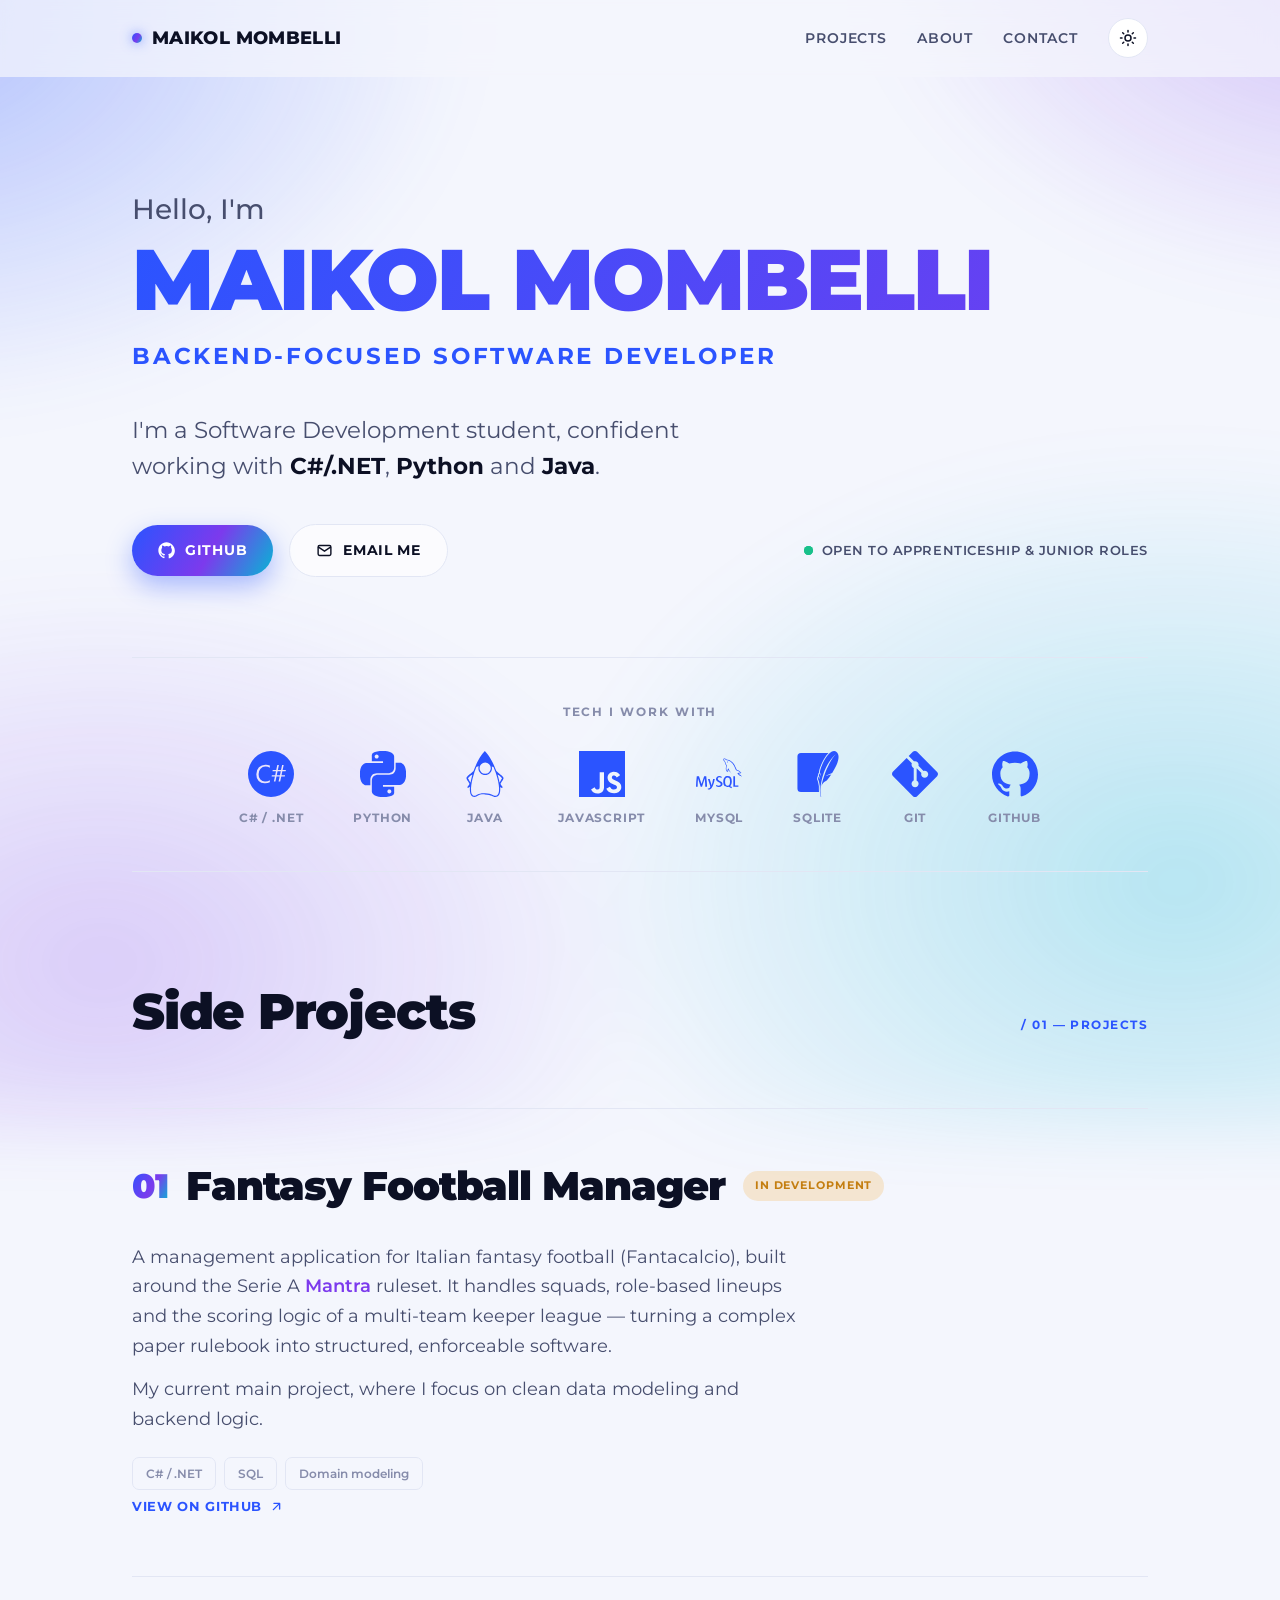
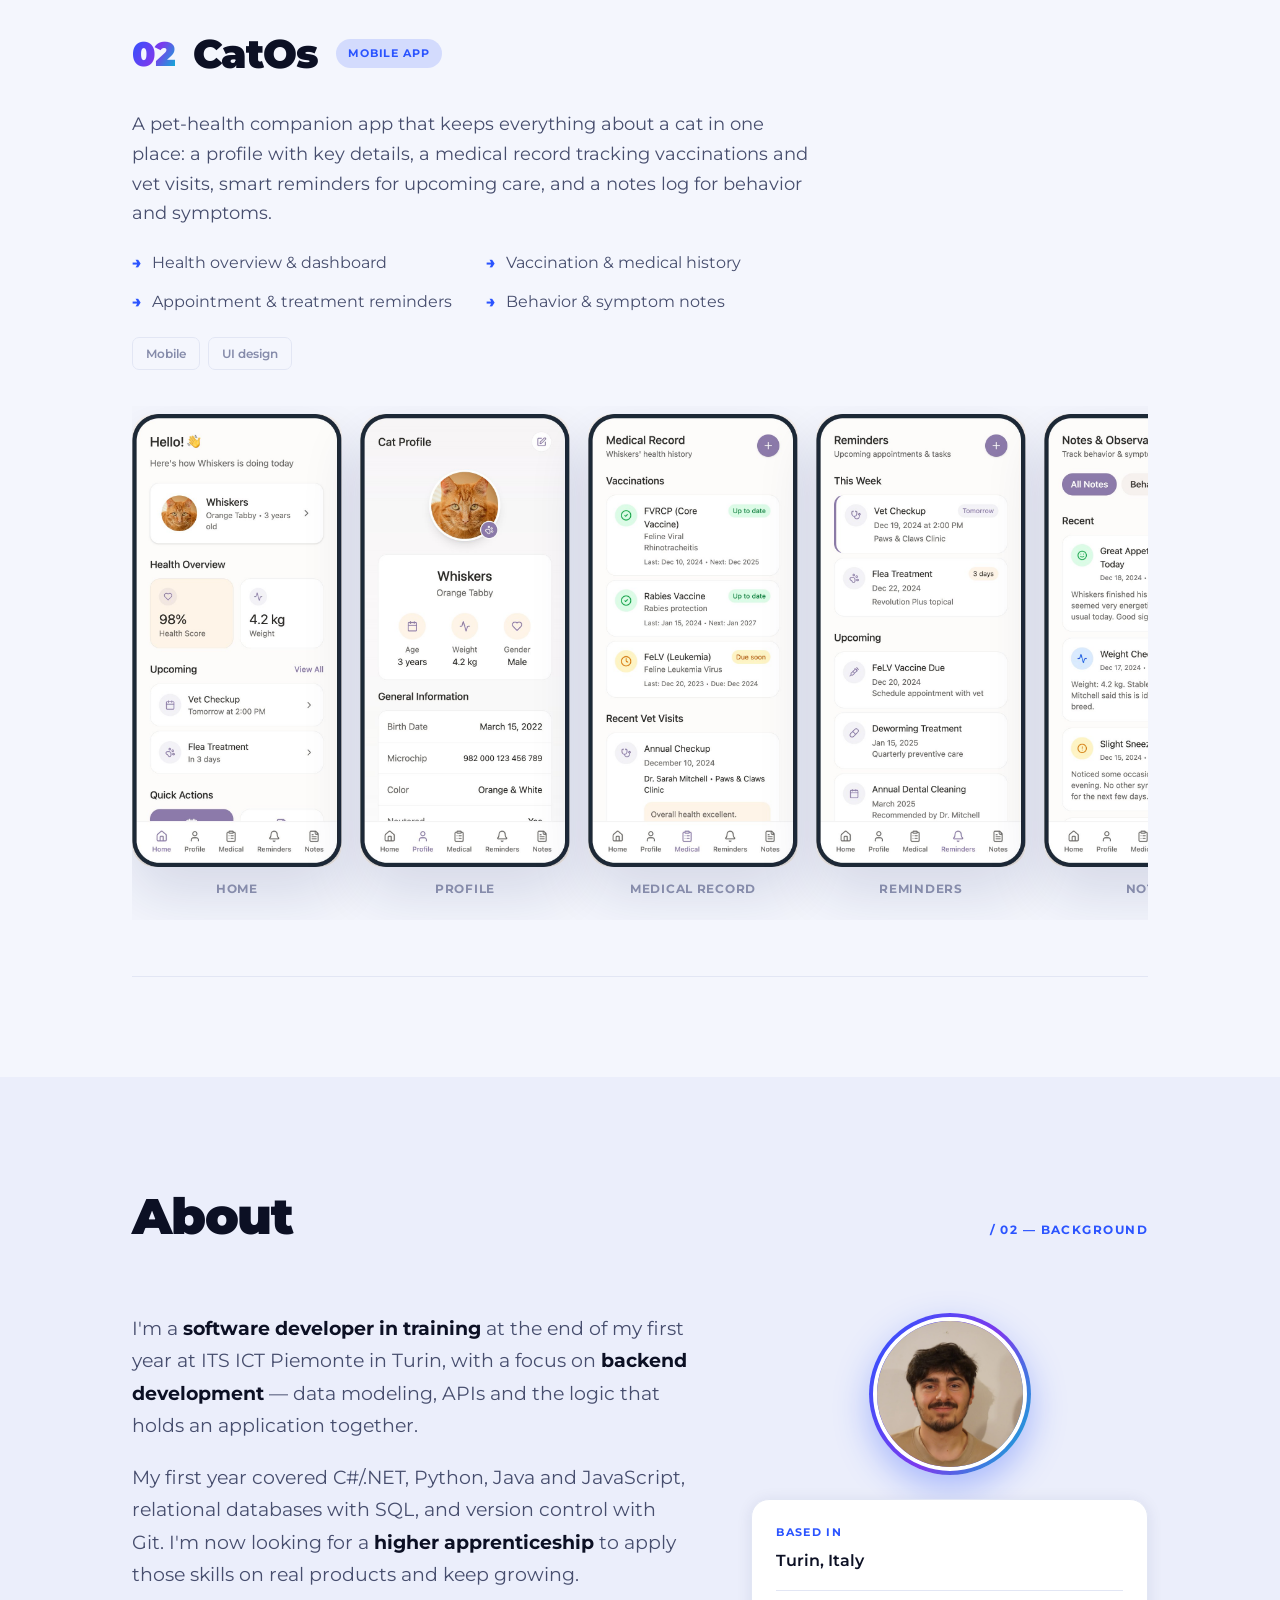
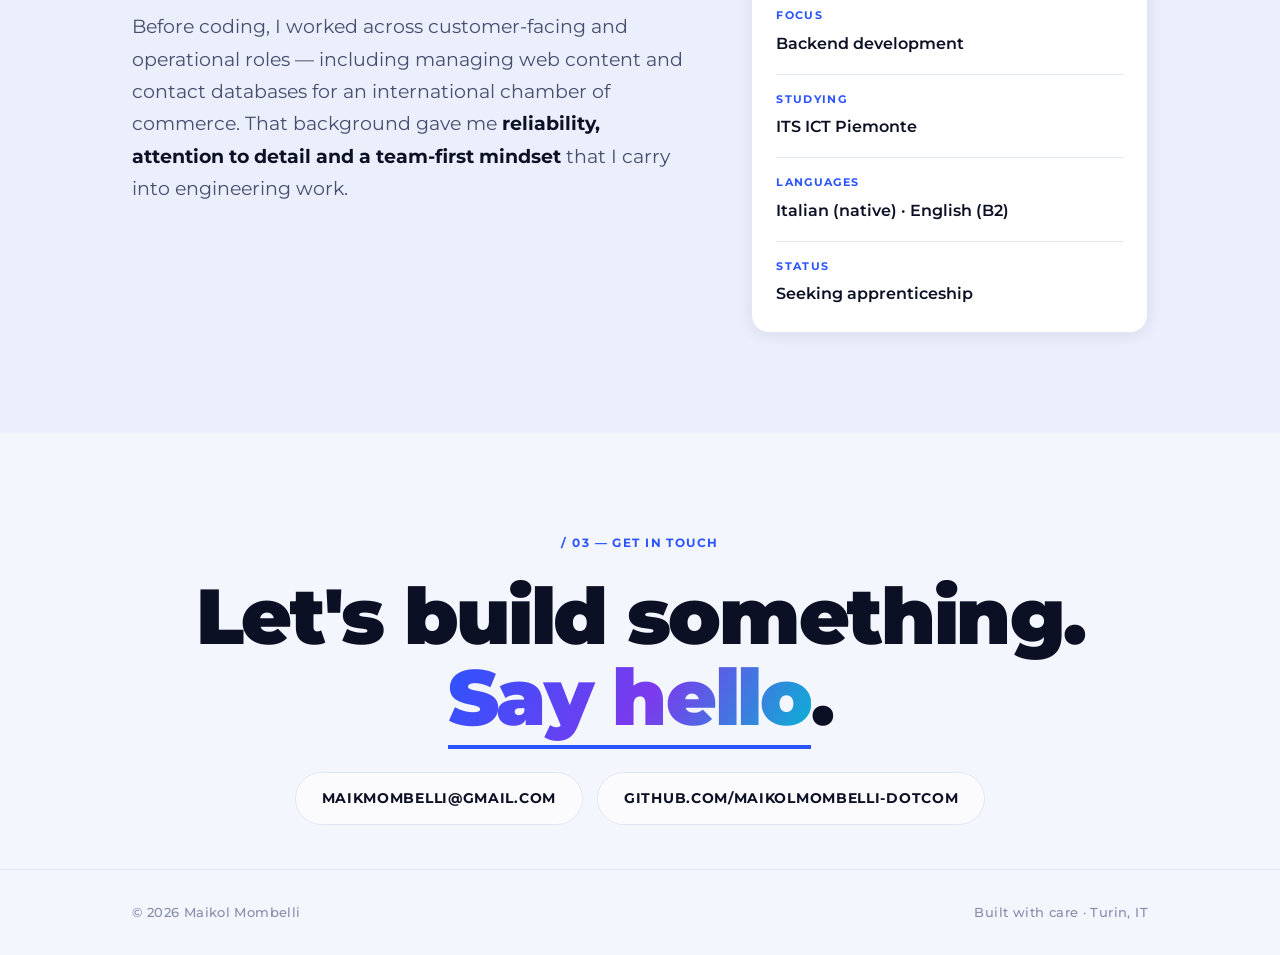
==== index.html @ 7348055e "Pagina Personale Divisione FIle" ====
<!DOCTYPE html>
<html lang="en" data-theme="light">
<head>
<meta charset="UTF-8">
<meta name="viewport" content="width=device-width, initial-scale=1.0">
<title>Maikol Mombelli — Software Developer</title>
<meta name="description" content="Maikol Mombelli — software development student focused on backend, working with C#/.NET, Python and Java.">
<link rel="preconnect" href="https://fonts.googleapis.com">
<link rel="preconnect" href="https://fonts.gstatic.com" crossorigin>
<link href="https://fonts.googleapis.com/css2?family=Montserrat:ital,wght@0,300;0,400;0,500;0,600;0,700;0,800;0,900;1,400&display=swap" rel="stylesheet">
<link rel="stylesheet" href="style.css">
<script src="script.js"></script>
</head>
<body>
<div class="atmosphere"></div>

<nav id="nav">
  <div class="nav-inner">
    <a href="#top" class="brand"><span class="dot"></span>Maikol Mombelli</a>
    <div class="nav-links">
      <a href="#work" class="menu-link">Projects</a>
      <a href="#about" class="menu-link">About</a>
      <a href="#contact" class="menu-link">Contact</a>
      <button class="toggle" id="themeToggle" aria-label="Toggle theme">
        <svg class="icon-sun" viewBox="0 0 24 24" fill="none" stroke="currentColor" stroke-width="2" stroke-linecap="round"><circle cx="12" cy="12" r="4"/><path d="M12 2v2M12 20v2M4.9 4.9l1.4 1.4M17.7 17.7l1.4 1.4M2 12h2M20 12h2M4.9 19.1l1.4-1.4M17.7 6.3l1.4-1.4"/></svg>
        <svg class="icon-moon" viewBox="0 0 24 24" fill="none" stroke="currentColor" stroke-width="2" stroke-linecap="round"><path d="M21 12.8A9 9 0 1 1 11.2 3a7 7 0 0 0 9.8 9.8z"/></svg>
      </button>
    </div>
  </div>
</nav>

<a id="top"></a>

<header>
  <div class="wrap hero-stagger">
    <div class="hello">Hello, I'm</div>
    <h1>Maikol Mombelli</h1>
    <div class="role">Backend-Focused Software Developer</div>
    <p class="lede">I'm a Software Development student, confident working with <strong>C#/.NET</strong>, <strong>Python</strong> and <strong>Java</strong>.</p>
    <div class="cta-row">
      <a class="btn btn-primary" href="https://github.com/maikolmombelli-dotcom" target="_blank" rel="noopener">
        <svg viewBox="0 0 24 24" fill="currentColor"><path d="M12 .5C5.7.5.5 5.7.5 12c0 5.1 3.3 9.4 7.9 10.9.6.1.8-.2.8-.6v-2c-3.2.7-3.9-1.5-3.9-1.5-.5-1.3-1.3-1.7-1.3-1.7-1.1-.7.1-.7.1-.7 1.2.1 1.8 1.2 1.8 1.2 1 1.8 2.7 1.3 3.4 1 .1-.8.4-1.3.7-1.6-2.6-.3-5.3-1.3-5.3-5.8 0-1.3.5-2.3 1.2-3.1-.1-.3-.5-1.5.1-3.1 0 0 1-.3 3.3 1.2a11.5 11.5 0 0 1 6 0C17.3 4.6 18.3 5 18.3 5c.6 1.6.2 2.8.1 3.1.8.8 1.2 1.8 1.2 3.1 0 4.5-2.7 5.5-5.3 5.8.4.4.8 1.1.8 2.2v3.3c0 .4.2.7.8.6 4.6-1.5 7.9-5.8 7.9-10.9C23.5 5.7 18.3.5 12 .5z"/></svg>
        GitHub
      </a>
      <a class="btn btn-ghost" href="mailto:maikmombelli@gmail.com">
        <svg viewBox="0 0 24 24" fill="none" stroke="currentColor" stroke-width="2"><rect x="3" y="5" width="18" height="14" rx="2"/><path d="m3 7 9 6 9-6"/></svg>
        Email me
      </a>
      <span class="avail"><span class="pulse"></span>Open to apprenticeship &amp; junior roles</span>
    </div>
  </div>
</header>

<div class="wrap">
  <div class="stack reveal">
    <span class="label">Tech I work with</span>
    <div class="logos">
      <div class="logo-item"><svg viewBox="0 0 24 24" role="img" aria-label="C# / .NET"><path d="M12 0A12 12 0 000 12a12 12 0 0012 12 12 12 0 0012-12A12 12 0 0012 0zM9.426 7.12a5.55 5.55 0 011.985.38v1.181a4.5 4.5 0 00-2.25-.566 3.439 3.439 0 00-2.625 1.087 4.099 4.099 0 00-1.012 2.906 3.9 3.9 0 00.945 2.754 3.217 3.217 0 002.482 1.023 4.657 4.657 0 002.464-.634l-.004 1.08a5.543 5.543 0 01-2.625.555 4.211 4.211 0 01-3.228-1.297 4.793 4.793 0 01-1.212-3.409 5.021 5.021 0 011.365-3.663 4.631 4.631 0 013.473-1.392 5.55 5.55 0 01.12-.004 5.55 5.55 0 01.122 0zm5.863.155h.836l-.555 2.652h1.661l.567-2.652h.81l-.555 2.652 1.732-.004-.15.697H17.91l-.412 1.98h1.852l-.176.698h-1.816l-.58 2.625h-.83l.567-2.625h-1.65l-.555 2.625h-.81l.555-2.625h-1.74l.131-.698h1.748l.401-1.976h-1.826l.138-.697h1.826zm.142 3.345L15 12.6h1.673l.423-1.98z"/></svg><span>C# / .NET</span></div>
      <div class="logo-item"><svg viewBox="0 0 24 24" role="img" aria-label="Python"><path d="M14.25.18l.9.2.73.26.59.3.45.32.34.34.25.34.16.33.1.3.04.26.02.2-.01.13V8.5l-.05.63-.13.55-.21.46-.26.38-.3.31-.33.25-.35.19-.35.14-.33.1-.3.07-.26.04-.21.02H8.77l-.69.05-.59.14-.5.22-.41.27-.33.32-.27.35-.2.36-.15.37-.1.35-.07.32-.04.27-.02.21v3.06H3.17l-.21-.03-.28-.07-.32-.12-.35-.18-.36-.26-.36-.36-.35-.46-.32-.59-.28-.73-.21-.88-.14-1.05-.05-1.23.06-1.22.16-1.04.24-.87.32-.71.36-.57.4-.44.42-.33.42-.24.4-.16.36-.1.32-.05.24-.01h.16l.06.01h8.16v-.83H6.18l-.01-2.75-.02-.37.05-.34.11-.31.17-.28.25-.26.31-.23.38-.2.44-.18.51-.15.58-.12.64-.1.71-.06.77-.04.84-.02 1.27.05zm-6.3 1.98l-.23.33-.08.41.08.41.23.34.33.22.41.09.41-.09.33-.22.23-.34.08-.41-.08-.41-.23-.33-.33-.22-.41-.09-.41.09zm13.09 3.95l.28.06.32.12.35.18.36.27.36.35.35.47.32.59.28.73.21.88.14 1.04.05 1.23-.06 1.23-.16 1.04-.24.86-.32.71-.36.57-.4.45-.42.33-.42.24-.4.16-.36.09-.32.05-.24.02-.16-.01h-8.22v.82h5.84l.01 2.76.02.36-.05.34-.11.31-.17.29-.25.25-.31.24-.38.2-.44.17-.51.15-.58.13-.64.09-.71.07-.77.04-.84.01-1.27-.04-1.07-.14-.9-.2-.73-.25-.59-.3-.45-.33-.34-.34-.25-.34-.16-.33-.1-.3-.04-.25-.02-.2.01-.13v-5.34l.05-.64.13-.54.21-.46.26-.38.3-.32.33-.24.35-.2.35-.14.33-.1.3-.06.26-.04.21-.02.13-.01h5.84l.69-.05.59-.14.5-.21.41-.28.33-.32.27-.35.2-.36.15-.36.1-.35.07-.32.04-.28.02-.21V6.07h2.09l.14.01zm-6.47 14.25l-.23.33-.08.41.08.41.23.33.33.23.41.08.41-.08.33-.23.23-.33.08-.41-.08-.41-.23-.33-.33-.23-.41-.08-.41.08z"/></svg><span>Python</span></div>
      <div class="logo-item"><svg viewBox="0 0 24 24" role="img" aria-label="Java"><path d="M11.915 0 11.7.215C9.515 2.4 7.47 6.39 6.046 10.483c-1.064 1.024-3.633 2.81-3.711 3.551-.093.87 1.746 2.611 1.55 3.235-.198.625-1.304 1.408-1.014 1.939.1.188.823.011 1.277-.491a13.389 13.389 0 0 0-.017 2.14c.076.906.27 1.668.643 2.232.372.563.956.911 1.667.911.397 0 .727-.114 1.024-.264.298-.149.571-.33.91-.5.68-.34 1.634-.666 3.53-.604 1.903.062 2.872.39 3.559.704.687.314 1.15.664 1.925.664.767 0 1.395-.336 1.807-.9.412-.563.631-1.33.72-2.24.06-.623.055-1.32 0-2.066.454.45 1.117.604 1.213.424.29-.53-.816-1.314-1.013-1.937-.198-.624 1.642-2.366 1.549-3.236-.08-.748-2.707-2.568-3.748-3.586C16.428 6.374 14.308 2.394 12.13.215zm.175 6.038a2.95 2.95 0 0 1 2.943 2.942 2.95 2.95 0 0 1-2.943 2.943A2.95 2.95 0 0 1 9.148 8.98a2.95 2.95 0 0 1 2.942-2.942zM8.685 7.983a3.515 3.515 0 0 0-.145.997c0 1.951 1.6 3.55 3.55 3.55 1.95 0 3.55-1.598 3.55-3.55 0-.329-.046-.648-.132-.951.334.095.64.208.915.336a42.699 42.699 0 0 1 2.042 5.829c.678 2.545 1.01 4.92.846 6.607-.082.844-.29 1.51-.606 1.94-.315.431-.713.651-1.315.651-.593 0-.932-.27-1.673-.61-.741-.338-1.825-.694-3.792-.758-1.974-.064-3.073.293-3.821.669-.375.188-.659.373-.911.5s-.466.2-.752.2c-.53 0-.876-.209-1.16-.64-.285-.43-.474-1.101-.545-1.948-.141-1.693.176-4.069.823-6.614a43.155 43.155 0 0 1 1.934-5.783c.348-.167.749-.31 1.192-.425zm-3.382 4.362a.216.216 0 0 1 .13.031c-.166.56-.323 1.116-.463 1.665a33.849 33.849 0 0 0-.547 2.555 3.9 3.9 0 0 0-.2-.39c-.58-1.012-.914-1.642-1.16-2.08.315-.24 1.679-1.755 2.24-1.781zm13.394.01c.562.027 1.926 1.543 2.24 1.783-.246.438-.58 1.068-1.16 2.08a4.428 4.428 0 0 0-.163.309 32.354 32.354 0 0 0-.562-2.49 40.579 40.579 0 0 0-.482-1.652.216.216 0 0 1 .127-.03z"/></svg><span>Java</span></div>
      <div class="logo-item"><svg viewBox="0 0 24 24" role="img" aria-label="JavaScript"><path d="M0 0h24v24H0V0zm22.034 18.276c-.175-1.095-.888-2.015-3.003-2.873-.736-.345-1.554-.585-1.797-1.14-.091-.33-.105-.51-.046-.705.15-.646.915-.84 1.515-.66.39.12.75.42.976.9 1.034-.676 1.034-.676 1.755-1.125-.27-.42-.404-.601-.586-.78-.63-.705-1.469-1.065-2.834-1.034l-.705.089c-.676.165-1.32.525-1.71 1.005-1.14 1.291-.811 3.541.569 4.471 1.365 1.02 3.361 1.244 3.616 2.205.24 1.17-.87 1.545-1.966 1.41-.811-.18-1.26-.586-1.755-1.336l-1.83 1.051c.21.48.45.689.81 1.109 1.74 1.756 6.09 1.666 6.871-1.004.029-.09.24-.705.074-1.65l.046.067zm-8.983-7.245h-2.248c0 1.938-.009 3.864-.009 5.805 0 1.232.063 2.363-.138 2.711-.33.689-1.18.601-1.566.48-.396-.196-.597-.466-.83-.855-.063-.105-.11-.196-.127-.196l-1.825 1.125c.305.63.75 1.172 1.324 1.517.855.51 2.004.675 3.207.405.783-.226 1.458-.691 1.811-1.411.51-.93.402-2.07.397-3.346.012-2.054 0-4.109 0-6.179l.004-.056z"/></svg><span>JavaScript</span></div>
      <div class="logo-item"><svg viewBox="0 0 24 24" role="img" aria-label="MySQL"><path d="M16.405 5.501c-.115 0-.193.014-.274.033v.013h.014c.054.104.146.18.214.273.054.107.1.214.154.32l.014-.015c.094-.066.14-.172.14-.333-.04-.047-.046-.094-.08-.14-.04-.067-.126-.1-.18-.153zM5.77 18.695h-.927a50.854 50.854 0 00-.27-4.41h-.008l-1.41 4.41H2.45l-1.4-4.41h-.01a72.892 72.892 0 00-.195 4.41H0c.055-1.966.192-3.81.41-5.53h1.15l1.335 4.064h.008l1.347-4.064h1.095c.242 2.015.384 3.86.428 5.53zm4.017-4.08c-.378 2.045-.876 3.533-1.492 4.46-.482.716-1.01 1.073-1.583 1.073-.153 0-.34-.046-.566-.138v-.494c.11.017.24.026.386.026.268 0 .483-.075.647-.222.197-.18.295-.382.295-.605 0-.155-.077-.47-.23-.944L6.23 14.615h.91l.727 2.36c.164.536.233.91.205 1.123.4-1.064.678-2.227.835-3.483zm12.325 4.08h-2.63v-5.53h.885v4.85h1.745zm-3.32.135l-1.016-.5c.09-.076.177-.158.255-.25.433-.506.648-1.258.648-2.253 0-1.83-.718-2.746-2.155-2.746-.704 0-1.254.232-1.65.697-.43.508-.646 1.256-.646 2.245 0 .972.19 1.686.574 2.14.35.41.877.615 1.583.615.264 0 .506-.033.725-.098l1.325.772.36-.622zM15.5 17.588c-.225-.36-.337-.94-.337-1.736 0-1.393.424-2.09 1.27-2.09.443 0 .77.167.977.5.224.362.336.936.336 1.723 0 1.404-.424 2.108-1.27 2.108-.445 0-.77-.167-.978-.5zm-1.658-.425c0 .47-.172.856-.516 1.156-.344.3-.803.45-1.384.45-.543 0-1.064-.172-1.573-.515l.237-.476c.438.22.833.328 1.19.328.332 0 .593-.073.783-.22a.754.754 0 00.3-.615c0-.33-.23-.61-.648-.845-.388-.213-1.163-.657-1.163-.657-.422-.307-.632-.636-.632-1.177 0-.45.157-.81.47-1.085.315-.278.72-.415 1.22-.415.512 0 .98.136 1.4.41l-.213.476a2.726 2.726 0 00-1.064-.23c-.283 0-.502.068-.654.206a.685.685 0 00-.248.524c0 .328.234.61.666.85.393.215 1.187.67 1.187.67.433.305.648.63.648 1.168zm9.382-5.852c-.535-.014-.95.04-1.297.188-.1.04-.26.04-.274.167.055.053.063.14.11.214.08.134.218.313.346.407.14.11.28.216.427.31.26.16.555.255.81.416.145.094.293.213.44.313.073.05.12.14.214.172v-.02c-.046-.06-.06-.147-.105-.214-.067-.067-.134-.127-.2-.193a3.223 3.223 0 00-.695-.675c-.214-.146-.682-.35-.77-.595l-.013-.014c.146-.013.32-.066.46-.106.227-.06.435-.047.67-.106.106-.027.213-.06.32-.094v-.06c-.12-.12-.21-.283-.334-.395a8.867 8.867 0 00-1.104-.823c-.21-.134-.476-.22-.697-.334-.08-.04-.214-.06-.26-.127-.12-.146-.19-.34-.275-.514a17.69 17.69 0 01-.547-1.163c-.12-.262-.193-.523-.34-.763-.69-1.137-1.437-1.826-2.586-2.5-.247-.14-.543-.2-.856-.274-.167-.008-.334-.02-.5-.027-.11-.047-.216-.174-.31-.235-.38-.24-1.364-.76-1.644-.072-.18.434.267.862.422 1.082.115.153.26.328.34.5.047.116.06.235.107.356.106.294.207.622.347.897.073.14.153.287.247.413.054.073.146.107.167.227-.094.136-.1.334-.154.5-.24.757-.146 1.693.194 2.25.107.166.362.534.703.393.3-.12.234-.5.32-.835.02-.08.007-.133.048-.187v.015c.094.188.188.367.274.555.206.328.566.668.867.895.16.12.287.328.487.402v-.02h-.015c-.043-.058-.1-.086-.154-.133a3.445 3.445 0 01-.35-.4 8.76 8.76 0 01-.747-1.218c-.11-.21-.202-.436-.29-.643-.04-.08-.04-.2-.107-.24-.1.146-.247.273-.32.453-.127.288-.14.642-.188 1.01-.027.007-.014 0-.027.014-.214-.052-.287-.274-.367-.46-.2-.475-.233-1.238-.06-1.785.047-.14.247-.582.167-.716-.042-.127-.174-.2-.247-.303a2.478 2.478 0 01-.24-.427c-.16-.374-.24-.788-.414-1.162-.08-.173-.22-.354-.334-.513-.127-.18-.267-.307-.368-.52-.033-.073-.08-.194-.027-.274.014-.054.042-.075.094-.09.088-.072.335.022.422.062.247.1.455.194.662.334.094.066.195.193.315.226h.14c.214.047.455.014.655.073.355.114.675.28.962.46a5.953 5.953 0 012.085 2.286c.08.154.115.295.188.455.14.33.313.663.455.982.14.315.275.636.476.897.1.14.502.213.682.286.133.06.34.115.46.188.23.14.454.3.67.454.11.076.443.243.463.378z"/></svg><span>MySQL</span></div>
      <div class="logo-item"><svg viewBox="0 0 24 24" role="img" aria-label="SQLite"><path d="M21.678.521c-1.032-.92-2.28-.55-3.513.544a8.71 8.71 0 0 0-.547.535c-2.109 2.237-4.066 6.38-4.674 9.544.237.48.422 1.093.544 1.561a13.044 13.044 0 0 1 .164.703s-.019-.071-.096-.296l-.05-.146a1.689 1.689 0 0 0-.033-.08c-.138-.32-.518-.995-.686-1.289-.143.423-.27.818-.376 1.176.484.884.778 2.4.778 2.4s-.025-.099-.147-.442c-.107-.303-.644-1.244-.772-1.464-.217.804-.304 1.346-.226 1.478.152.256.296.698.422 1.186.286 1.1.485 2.44.485 2.44l.017.224a22.41 22.41 0 0 0 .056 2.748c.095 1.146.273 2.13.5 2.657l.155-.084c-.334-1.038-.47-2.399-.41-3.967.09-2.398.642-5.29 1.661-8.304 1.723-4.55 4.113-8.201 6.3-9.945-1.993 1.8-4.692 7.63-5.5 9.788-.904 2.416-1.545 4.684-1.931 6.857.666-2.037 2.821-2.912 2.821-2.912s1.057-1.304 2.292-3.166c-.74.169-1.955.458-2.362.629-.6.251-.762.337-.762.337s1.945-1.184 3.613-1.72C21.695 7.9 24.195 2.767 21.678.521m-18.573.543A1.842 1.842 0 0 0 1.27 2.9v16.608a1.84 1.84 0 0 0 1.835 1.834h9.418a22.953 22.953 0 0 1-.052-2.707c-.006-.062-.011-.141-.016-.2a27.01 27.01 0 0 0-.473-2.378c-.121-.47-.275-.898-.369-1.057-.116-.197-.098-.31-.097-.432 0-.12.015-.245.037-.386a9.98 9.98 0 0 1 .234-1.045l.217-.028c-.017-.035-.014-.065-.031-.097l-.041-.381a32.8 32.8 0 0 1 .382-1.194l.2-.019c-.008-.016-.01-.038-.018-.053l-.043-.316c.63-3.28 2.587-7.443 4.8-9.791.066-.069.133-.128.198-.194Z"/></svg><span>SQLite</span></div>
      <div class="logo-item"><svg viewBox="0 0 24 24" role="img" aria-label="Git"><path d="M23.546 10.93L13.067.452c-.604-.603-1.582-.603-2.188 0L8.708 2.627l2.76 2.76c.645-.215 1.379-.07 1.889.441.516.515.658 1.258.438 1.9l2.658 2.66c.645-.223 1.387-.078 1.9.435.721.72.721 1.884 0 2.604-.719.719-1.881.719-2.6 0-.539-.541-.674-1.337-.404-1.996L12.86 8.955v6.525c.176.086.342.203.488.348.713.721.713 1.883 0 2.6-.719.721-1.889.721-2.609 0-.719-.719-.719-1.879 0-2.598.182-.18.387-.316.605-.406V8.835c-.217-.091-.424-.222-.6-.401-.545-.545-.676-1.342-.396-2.009L7.636 3.7.45 10.881c-.6.605-.6 1.584 0 2.189l10.48 10.477c.604.604 1.582.604 2.186 0l10.43-10.43c.605-.603.605-1.582 0-2.187"/></svg><span>Git</span></div>
      <div class="logo-item"><svg viewBox="0 0 24 24" role="img" aria-label="GitHub"><path d="M12 .297c-6.63 0-12 5.373-12 12 0 5.303 3.438 9.8 8.205 11.385.6.113.82-.258.82-.577 0-.285-.01-1.04-.015-2.04-3.338.724-4.042-1.61-4.042-1.61C4.422 18.07 3.633 17.7 3.633 17.7c-1.087-.744.084-.729.084-.729 1.205.084 1.838 1.236 1.838 1.236 1.07 1.835 2.809 1.305 3.495.998.108-.776.417-1.305.76-1.605-2.665-.3-5.466-1.332-5.466-5.93 0-1.31.465-2.38 1.235-3.22-.135-.303-.54-1.523.105-3.176 0 0 1.005-.322 3.3 1.23.96-.267 1.98-.399 3-.405 1.02.006 2.04.138 3 .405 2.28-1.552 3.285-1.23 3.285-1.23.645 1.653.24 2.873.12 3.176.765.84 1.23 1.91 1.23 3.22 0 4.61-2.805 5.625-5.475 5.92.42.36.81 1.096.81 2.22 0 1.606-.015 2.896-.015 3.286 0 .315.21.69.825.57C20.565 22.092 24 17.592 24 12.297c0-6.627-5.373-12-12-12"/></svg><span>GitHub</span></div>
    </div>
  </div>
</div>

<section id="work">
  <div class="wrap">
    <div class="sec-head reveal">
      <h2 class="sec-title">Side Projects</h2>
      <span class="sec-num">/ 01 — projects</span>
    </div>

    <div class="project reveal">
      <div>
        <div class="proj-head">
          <span class="proj-index">01</span>
          <h3 class="proj-title">Fantasy Football Manager</h3>
          <span class="proj-status status-wip">In development</span>
        </div>
      </div>
      <div>
        <p class="proj-desc">A management application for Italian fantasy football (Fantacalcio), built around the Serie A <em>Mantra</em> ruleset. It handles squads, role-based lineups and the scoring logic of a multi-team keeper league — turning a complex paper rulebook into structured, enforceable software.</p>
        <p class="proj-desc">My current main project, where I focus on clean data modeling and backend logic.</p>
        <div class="proj-meta">
          <div class="proj-tags">
            <span class="tag">C# / .NET</span>
            <span class="tag">SQL</span>
            <span class="tag">Domain modeling</span>
          </div>
        </div>
        <a class="proj-link" href="https://github.com/maikolmombelli-dotcom" target="_blank" rel="noopener">View on GitHub
          <svg viewBox="0 0 24 24" fill="none" stroke="currentColor" stroke-width="2.2" stroke-linecap="round" stroke-linejoin="round"><path d="M7 17 17 7M8 7h9v9"/></svg>
        </a>
      </div>
    </div>

    <div class="project reveal">
      <div>
        <div class="proj-head">
          <span class="proj-index">02</span>
          <h3 class="proj-title">CatOs</h3>
          <span class="proj-status status-done">Mobile app</span>
        </div>
      </div>
      <div>
        <p class="proj-desc">A pet-health companion app that keeps everything about a cat in one place: a profile with key details, a medical record tracking vaccinations and vet visits, smart reminders for upcoming care, and a notes log for behavior and symptoms.</p>
        <ul class="feature-list">
          <li>Health overview &amp; dashboard</li>
          <li>Vaccination &amp; medical history</li>
          <li>Appointment &amp; treatment reminders</li>
          <li>Behavior &amp; symptom notes</li>
        </ul>
        <div class="proj-meta">
          <div class="proj-tags">
            <span class="tag">Mobile</span>
            <span class="tag">UI design</span>
          </div>
        </div>
      </div>
      <div class="gallery" aria-label="CatOs app screens">
        <figure class="shot"><img src="assets/images/catos-home.jpg" alt="CatOs home screen with health overview"><figcaption class="cap">Home</figcaption></figure>
        <figure class="shot"><img src="assets/images/catos-profile.jpg" alt="CatOs cat profile screen"><figcaption class="cap">Profile</figcaption></figure>
        <figure class="shot"><img src="assets/images/catos-medical.jpg" alt="CatOs medical record screen"><figcaption class="cap">Medical Record</figcaption></figure>
        <figure class="shot"><img src="assets/images/catos-reminders.jpg" alt="CatOs reminders screen"><figcaption class="cap">Reminders</figcaption></figure>
        <figure class="shot"><img src="assets/images/catos-notes.jpg" alt="CatOs notes and observations screen"><figcaption class="cap">Notes</figcaption></figure>
      </div>
    </div>
  </div>
</section>

<section id="about">
  <div class="wrap">
    <div class="sec-head reveal">
      <h2 class="sec-title">About</h2>
      <span class="sec-num">/ 02 — background</span>
    </div>
    <div class="about-grid">
      <div class="about-body reveal">
        <p>I'm a <strong>software developer in training</strong> at the end of my first year at ITS ICT Piemonte in Turin, with a focus on <strong>backend development</strong> — data modeling, APIs and the logic that holds an application together.</p>
        <p>My first year covered C#/.NET, Python, Java and JavaScript, relational databases with SQL, and version control with Git. I'm now looking for a <strong>higher apprenticeship</strong> to apply those skills on real products and keep growing.</p>
        <p>Before coding, I worked across customer-facing and operational roles — including managing web content and contact databases for an international chamber of commerce. That background gave me <strong>reliability, attention to detail and a team-first mindset</strong> that I carry into engineering work.</p>
      </div>
      <div class="about-col reveal">
        <div class="avatar-ring"><img src="assets/images/maikol-portrait.jpg" alt="Maikol Mombelli — portrait"></div>
        <div class="about-side">
        <div class="row"><span class="k">Based in</span><span class="v">Turin, Italy</span></div>
        <div class="row"><span class="k">Focus</span><span class="v">Backend development</span></div>
        <div class="row"><span class="k">Studying</span><span class="v">ITS ICT Piemonte</span></div>
        <div class="row"><span class="k">Languages</span><span class="v">Italian (native) · English (B2)</span></div>
        <div class="row"><span class="k">Status</span><span class="v">Seeking apprenticeship</span></div>
        </div>
      </div>
    </div>
  </div>
</section>

<section id="contact" class="contact">
  <div class="wrap">
    <span class="sec-num reveal contact-eyebrow">/ 03 — get in touch</span>
    <p class="big reveal">Let's build something. <a href="mailto:maikmombelli@gmail.com">Say hello</a>.</p>
    <div class="social-row reveal">
      <a class="btn btn-ghost" href="mailto:maikmombelli@gmail.com">maikmombelli@gmail.com</a>
      <a class="btn btn-ghost" href="https://github.com/maikolmombelli-dotcom" target="_blank" rel="noopener">github.com/maikolmombelli-dotcom</a>
    </div>
  </div>
</section>

<footer>
  <div class="wrap foot-inner">
    <span>© 2026 Maikol Mombelli</span>
    <span>Built with care · Turin, IT</span>
  </div>
</footer>

<div class="lightbox" id="lightbox"><button class="close" id="lbClose" aria-label="Close">×</button><img id="lbImg" src="" alt=""></div>

</body>
</html>
---- style.css ----
:root {
    --bg: #f4f6fd;
    --surface: #ffffff;
    --panel: #ebeefb;
    --card: #ffffff;
    --ink: #0c1024;
    --ink-soft: #474e6e;
    --ink-faint: #868cab;
    --line: #e2e6f4;
    --accent: #2b54ff;
    --accent-2: #7c3aed;
    --accent-3: #06b6d4;
    --grad: linear-gradient(120deg, #2b54ff 0%, #7c3aed 55%, #06b6d4 100%);
    --blob: .55;
    --shadow: 0 26px 60px rgba(24, 36, 92, 0.14);
    --shadow-sm: 0 2px 16px rgba(24, 36, 92, 0.09);
  }
  [data-theme="dark"] {
    --bg: #070a16;
    --surface: #10142a;
    --panel: #0b0f20;
    --card: #11162e;
    --ink: #eef1ff;
    --ink-soft: #a6acce;
    --ink-faint: #6c7298;
    --line: #1f254a;
    --accent: #5274ff;
    --accent-2: #9d6bff;
    --accent-3: #2cd4ee;
    --grad: linear-gradient(120deg, #5274ff 0%, #9d6bff 55%, #2cd4ee 100%);
    --blob: .75;
    --shadow: 0 26px 70px rgba(0, 0, 0, 0.55);
    --shadow-sm: 0 2px 18px rgba(0, 0, 0, 0.45);
  }

  * { margin: 0; padding: 0; box-sizing: border-box; }
  html { scroll-behavior: smooth; }
  body {
    background: var(--bg);
    color: var(--ink);
    font-family: 'Montserrat', sans-serif;
    font-size: 18px; line-height: 1.6;
    -webkit-font-smoothing: antialiased;
    transition: background .5s ease, color .5s ease;
    overflow-x: hidden; position: relative;
  }

  /* colorful animated atmosphere */
  .atmosphere {
    position: fixed; inset: -25%; z-index: 0; pointer-events: none; opacity: var(--blob);
    background:
      radial-gradient(42% 42% at 12% 18%, color-mix(in srgb, var(--accent) 60%, transparent), transparent 70%),
      radial-gradient(38% 38% at 88% 12%, color-mix(in srgb, var(--accent-2) 55%, transparent), transparent 70%),
      radial-gradient(46% 46% at 78% 82%, color-mix(in srgb, var(--accent-3) 48%, transparent), transparent 70%),
      radial-gradient(40% 40% at 22% 88%, color-mix(in srgb, var(--accent-2) 40%, transparent), transparent 72%);
    filter: blur(36px);
    animation: drift 24s ease-in-out infinite alternate;
    transition: opacity .5s ease;
  }
  @keyframes drift {
    0%   { transform: translate(0,0) scale(1); }
    100% { transform: translate(-3%, 2.5%) scale(1.1); }
  }

  .wrap { max-width: 1080px; margin: 0 auto; padding: 0 32px; position: relative; z-index: 2; }
  a { color: inherit; text-decoration: none; }
  ::selection { background: var(--accent); color: #fff; }

  /* ---------- NAV ---------- */
  nav {
    position: sticky; top: 0; z-index: 50;
    backdrop-filter: blur(14px);
    background: color-mix(in srgb, var(--bg) 72%, transparent);
    border-bottom: 1px solid transparent;
    transition: border-color .3s ease, background .5s ease;
  }
  nav.scrolled { border-bottom-color: var(--line); }
  .nav-inner { max-width: 1080px; margin: 0 auto; padding: 18px 32px; display: flex; align-items: center; justify-content: space-between; }
  .brand { font-weight: 800; font-size: 18px; letter-spacing: .02em; display: flex; align-items: center; gap: 10px; text-transform: uppercase; }
  .brand .dot { width: 10px; height: 10px; border-radius: 50%; background: var(--grad); display: inline-block; box-shadow: 0 0 12px color-mix(in srgb, var(--accent) 60%, transparent); }
  .nav-links { display: flex; align-items: center; gap: 30px; }
  .nav-links a { font-size: 14px; color: var(--ink-soft); font-weight: 600; text-transform: uppercase; letter-spacing: .06em; position: relative; transition: color .25s ease; }
  .nav-links a:hover { color: var(--ink); }
  .nav-links a::after { content: ""; position: absolute; left: 0; bottom: -4px; height: 2px; width: 0; background: var(--grad); transition: width .3s ease; }
  .nav-links a:hover::after { width: 100%; }
  .toggle { width: 40px; height: 40px; border-radius: 50%; border: 1px solid var(--line); background: var(--surface); cursor: pointer; display: grid; place-items: center; color: var(--ink); transition: transform .4s cubic-bezier(.34,1.56,.64,1), border-color .3s, box-shadow .3s; }
  .toggle:hover { transform: rotate(20deg); border-color: var(--accent); box-shadow: 0 0 0 4px color-mix(in srgb, var(--accent) 14%, transparent); }
  .toggle svg { width: 18px; height: 18px; }
  .icon-moon { display: none; }
  [data-theme="dark"] .icon-sun { display: none; }
  [data-theme="dark"] .icon-moon { display: block; }

  /* ---------- HERO ---------- */
  header { padding: 110px 0 80px; }
  .hello { font-size: clamp(18px, 2.6vw, 28px); font-weight: 500; color: var(--ink-soft); margin-bottom: 6px; }
  h1 {
    font-weight: 900; text-transform: uppercase;
    font-size: clamp(42px, 8.5vw, 86px); line-height: .98; letter-spacing: -.025em;
    margin-bottom: 16px;
    background: var(--grad); background-size: 220% auto;
    -webkit-background-clip: text; background-clip: text;
    -webkit-text-fill-color: transparent; color: transparent;
    animation: shimmer 7s linear infinite;
  }
  @keyframes shimmer { to { background-position: 220% center; } }
  .role { font-size: clamp(15px, 2.3vw, 23px); font-weight: 700; letter-spacing: .12em; text-transform: uppercase; color: var(--accent); margin-bottom: 38px; }
  .lede { font-size: clamp(18px, 2.2vw, 23px); color: var(--ink-soft); max-width: 620px; line-height: 1.55; margin-bottom: 40px; font-weight: 400; }
  .lede strong { color: var(--ink); font-weight: 700; }
  .cta-row { display: flex; flex-wrap: wrap; align-items: center; gap: 16px; }
  .btn { display: inline-flex; align-items: center; gap: 10px; padding: 14px 26px; border-radius: 100px; font-size: 14px; font-weight: 700; text-transform: uppercase; letter-spacing: .05em; transition: transform .25s ease, box-shadow .25s ease, border-color .25s, color .25s; }
  .btn svg { width: 17px; height: 17px; }
  .btn-primary { background: var(--grad); color: #fff; box-shadow: 0 10px 26px color-mix(in srgb, var(--accent) 38%, transparent); }
  .btn-primary:hover { transform: translateY(-3px); box-shadow: 0 16px 38px color-mix(in srgb, var(--accent) 52%, transparent); }
  .btn-ghost { border: 1.5px solid var(--line); color: var(--ink); background: color-mix(in srgb, var(--surface) 60%, transparent); }
  .btn-ghost:hover { transform: translateY(-3px); border-color: var(--accent); color: var(--accent); }
  .avail { margin-left: auto; font-size: 13px; color: var(--ink-soft); display: flex; align-items: center; gap: 9px; font-weight: 600; text-transform: uppercase; letter-spacing: .04em; }
  .pulse { width: 9px; height: 9px; border-radius: 50%; background: #18c08a; position: relative; }
  .pulse::after { content: ""; position: absolute; inset: 0; border-radius: 50%; background: #18c08a; animation: ping 1.8s ease-out infinite; }
  @keyframes ping { 0% { transform: scale(1); opacity: .7; } 100% { transform: scale(3.2); opacity: 0; } }

    /* ---------- STACK LOGOS ---------- */
  .stack { border-top: 1px solid var(--line); border-bottom: 1px solid var(--line); padding: 44px 0; }
  .stack .label { display: block; text-align: center; font-size: 12px; font-weight: 700; letter-spacing: .16em; text-transform: uppercase; color: var(--ink-faint); margin-bottom: 30px; }
  .logos { display: flex; flex-wrap: wrap; justify-content: center; gap: 34px 50px; }
  .logo-item { display: flex; flex-direction: column; align-items: center; gap: 12px; color: var(--accent); transition: transform .3s cubic-bezier(.2,.7,.3,1); }
  .logo-item svg { width: 46px; height: 46px; fill: currentColor; transition: filter .3s ease; }
  .logo-item span { font-size: 11.5px; font-weight: 700; color: var(--ink-faint); text-transform: uppercase; letter-spacing: .07em; }
  .logo-item:hover { transform: translateY(-7px); }
  .logo-item:hover svg { filter: drop-shadow(0 8px 16px color-mix(in srgb, var(--accent) 45%, transparent)); }
  .logo-item:hover span { color: var(--accent); }
  @media (max-width: 760px) { .logos { gap: 28px 34px; } .logo-item svg { width: 40px; height: 40px; } }

  /* ---------- SECTIONS ---------- */
  section { padding: 100px 0; }
  #about { background: var(--panel); }
  .sec-head { display: flex; align-items: baseline; justify-content: space-between; margin-bottom: 56px; gap: 20px; flex-wrap: wrap; }
  .sec-title { font-weight: 900; font-size: clamp(32px, 5.5vw, 50px); letter-spacing: -.025em; }
  .sec-num { font-size: 12px; font-weight: 700; color: var(--accent); letter-spacing: .12em; text-transform: uppercase; }

  /* ---------- PROJECTS ---------- */
  .project { border-top: 1px solid var(--line); padding: 56px 0; display: grid; grid-template-columns: 1fr; gap: 36px; }
  .project:last-child { border-bottom: 1px solid var(--line); }
  .proj-head { display: flex; align-items: center; gap: 18px; flex-wrap: wrap; }
  .proj-index { font-weight: 900; font-size: 34px; line-height: 1; letter-spacing: -.03em; background: var(--grad); -webkit-background-clip: text; background-clip: text; -webkit-text-fill-color: transparent; color: transparent; }
  .proj-title { font-weight: 900; font-size: clamp(26px, 4vw, 40px); letter-spacing: -.025em; line-height: 1.04; }
  .proj-status { font-size: 11px; font-weight: 700; letter-spacing: .08em; text-transform: uppercase; padding: 6px 12px; border-radius: 100px; }
  .status-wip { background: color-mix(in srgb, #f5a524 20%, transparent); color: #c47e10; }
  [data-theme="dark"] .status-wip { color: #f7bd55; }
  .status-done { background: color-mix(in srgb, var(--accent) 16%, transparent); color: var(--accent); }
  .proj-desc { font-size: 18px; color: var(--ink-soft); max-width: 680px; line-height: 1.65; }
  .proj-desc em { color: var(--accent-2); font-style: normal; font-weight: 600; }
  .proj-desc + .proj-desc { margin-top: 14px; }
  .proj-meta { display: flex; flex-wrap: wrap; gap: 10px; align-items: center; margin-top: 22px; }
  .proj-tags { display: flex; flex-wrap: wrap; gap: 8px; }
  .tag { font-size: 12px; font-weight: 600; padding: 6px 13px; border: 1.5px solid var(--line); border-radius: 7px; color: var(--ink-faint); }
  .proj-link { display: inline-flex; align-items: center; gap: 7px; font-weight: 700; font-size: 13px; color: var(--accent); margin-top: 6px; text-transform: uppercase; letter-spacing: .05em; }
  .proj-link svg { width: 15px; height: 15px; transition: transform .25s ease; }
  .proj-link:hover svg { transform: translate(3px, -3px); }
  .feature-list { display: grid; grid-template-columns: repeat(2, 1fr); gap: 14px 28px; max-width: 680px; margin-top: 22px; }
  .feature-list li { list-style: none; display: flex; gap: 10px; font-size: 15.5px; color: var(--ink-soft); }
  .feature-list li::before { content: "→"; color: var(--accent); font-weight: 800; }

  /* ---------- GALLERY ---------- */
  .gallery { display: flex; gap: 18px; overflow-x: auto; padding: 8px 4px 22px; scroll-snap-type: x mandatory; -webkit-overflow-scrolling: touch; }
  .gallery::-webkit-scrollbar { height: 8px; }
  .gallery::-webkit-scrollbar-thumb { background: var(--grad); border-radius: 100px; }
  .gallery::-webkit-scrollbar-track { background: transparent; }
  .shot { scroll-snap-align: start; flex: 0 0 auto; width: 210px; cursor: zoom-in; }
  .shot img { width: 100%; display: block; border-radius: 22px; box-shadow: var(--shadow); transition: transform .35s cubic-bezier(.2,.7,.3,1); }
  .shot:hover img { transform: translateY(-8px) scale(1.015); }
  .shot .cap { font-size: 12px; font-weight: 700; color: var(--ink-faint); text-align: center; margin-top: 12px; letter-spacing: .06em; text-transform: uppercase; }
  .lightbox { position: fixed; inset: 0; z-index: 100; display: none; background: color-mix(in srgb, #05070f 86%, transparent); backdrop-filter: blur(8px); place-items: center; padding: 32px; animation: fade .3s ease; }
  .lightbox.open { display: grid; }
  .lightbox img { max-height: 86vh; max-width: 92vw; border-radius: 24px; box-shadow: 0 30px 80px rgba(0,0,0,.6); }
  .lightbox .close { position: absolute; top: 24px; right: 24px; width: 46px; height: 46px; border-radius: 50%; border: none; background: #fff; color: #0c1024; cursor: pointer; font-size: 22px; }
  @keyframes fade { from { opacity: 0; } to { opacity: 1; } }

  /* ---------- ABOUT ---------- */
  .about-grid { display: grid; grid-template-columns: 1.4fr 1fr; gap: 64px; align-items: start; }
  .about-body p { font-size: 19px; color: var(--ink-soft); margin-bottom: 20px; line-height: 1.7; }
  .about-body p strong { color: var(--ink); font-weight: 700; }
  .about-side { border: 1px solid var(--line); border-radius: 18px; padding: 8px 24px; background: var(--surface); box-shadow: var(--shadow-sm); }
  .about-side .row { padding: 16px 0; border-bottom: 1px solid var(--line); }
  .about-side .row:last-child { border-bottom: none; }
  .about-side .k { font-size: 11px; font-weight: 700; text-transform: uppercase; letter-spacing: .12em; color: var(--accent); display: block; margin-bottom: 4px; }
  .about-side .v { font-size: 16px; color: var(--ink); font-weight: 600; }
  .about-col { display: flex; flex-direction: column; gap: 24px; align-items: center; }
  .about-col .about-side { width: 100%; }
  .avatar-ring { width: 162px; height: 162px; border-radius: 50%; padding: 4px; background: var(--grad); box-shadow: 0 14px 34px color-mix(in srgb, var(--accent) 34%, transparent); flex: 0 0 auto; }
  .avatar-ring img { width: 100%; height: 100%; border-radius: 50%; object-fit: cover; object-position: center 18%; display: block; border: 4px solid var(--surface); }

  /* ---------- CONTACT ---------- */
  .contact { text-align: center; padding-bottom: 44px; }
  .contact-eyebrow { display: block; margin-bottom: 24px; }
  .contact .big { font-weight: 900; font-size: clamp(36px, 7.5vw, 78px); letter-spacing: -.03em; line-height: 1.04; margin-bottom: 34px; }
  .contact .big a { background: var(--grad); -webkit-background-clip: text; background-clip: text; -webkit-text-fill-color: transparent; color: transparent; border-bottom: 4px solid var(--accent); }
  .social-row { display: flex; justify-content: center; gap: 14px; flex-wrap: wrap; }
  footer { border-top: 1px solid var(--line); padding: 32px 0; }
  .foot-inner { display: flex; justify-content: space-between; align-items: center; flex-wrap: wrap; gap: 12px; }
  .foot-inner span { font-size: 13px; font-weight: 500; color: var(--ink-faint); letter-spacing: .03em; }

  /* ---------- REVEAL ---------- */
  .reveal { opacity: 0; transform: translateY(28px); transition: opacity .8s ease, transform .8s cubic-bezier(.2,.7,.3,1); }
  .reveal.in { opacity: 1; transform: none; }
  .hero-stagger > * { opacity: 0; transform: translateY(20px); animation: rise .9s cubic-bezier(.2,.7,.3,1) forwards; }
  .hero-stagger > *:nth-child(1) { animation-delay: .05s; }
  .hero-stagger > *:nth-child(2) { animation-delay: .14s; }
  .hero-stagger > *:nth-child(3) { animation-delay: .23s; }
  .hero-stagger > *:nth-child(4) { animation-delay: .32s; }
  .hero-stagger > *:nth-child(5) { animation-delay: .41s; }
  @keyframes rise { to { opacity: 1; transform: none; } }
  @media (prefers-reduced-motion: reduce) {
    * { animation: none !important; transition: none !important; }
    .reveal { opacity: 1; transform: none; }
    .hero-stagger > * { opacity: 1; transform: none; }
    h1, .proj-index, .contact .big a { animation: none; }
  }

  /* ---------- RESPONSIVE ---------- */
  @media (max-width: 760px) {
    body { font-size: 17px; }
    .wrap { padding: 0 22px; }
    .nav-inner { padding: 16px 22px; }
    .menu-link { display: none !important; }
    .avail { display: none; }
    header { padding: 70px 0 56px; }
    .about-grid { grid-template-columns: 1fr; gap: 32px; }
    .feature-list { grid-template-columns: 1fr; }
    section { padding: 76px 0; }
    .cta-row { gap: 12px; }
  }
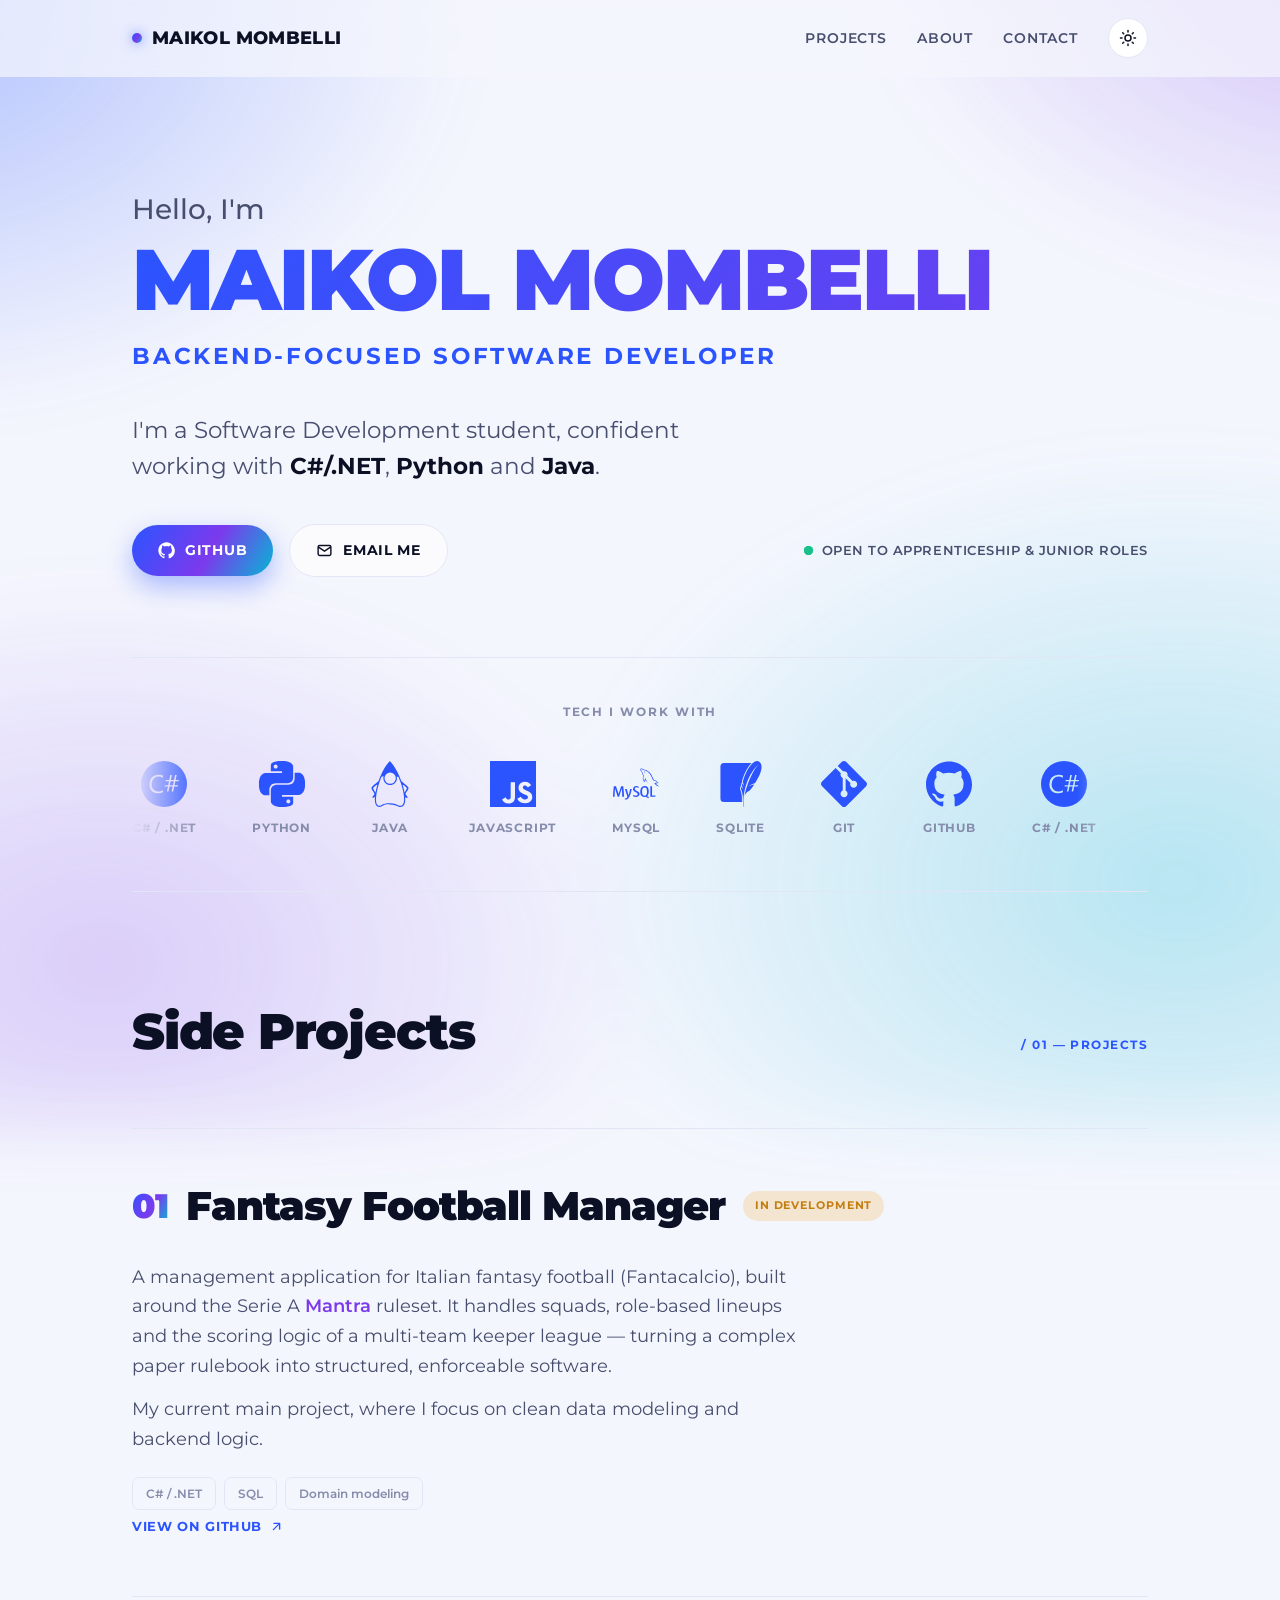
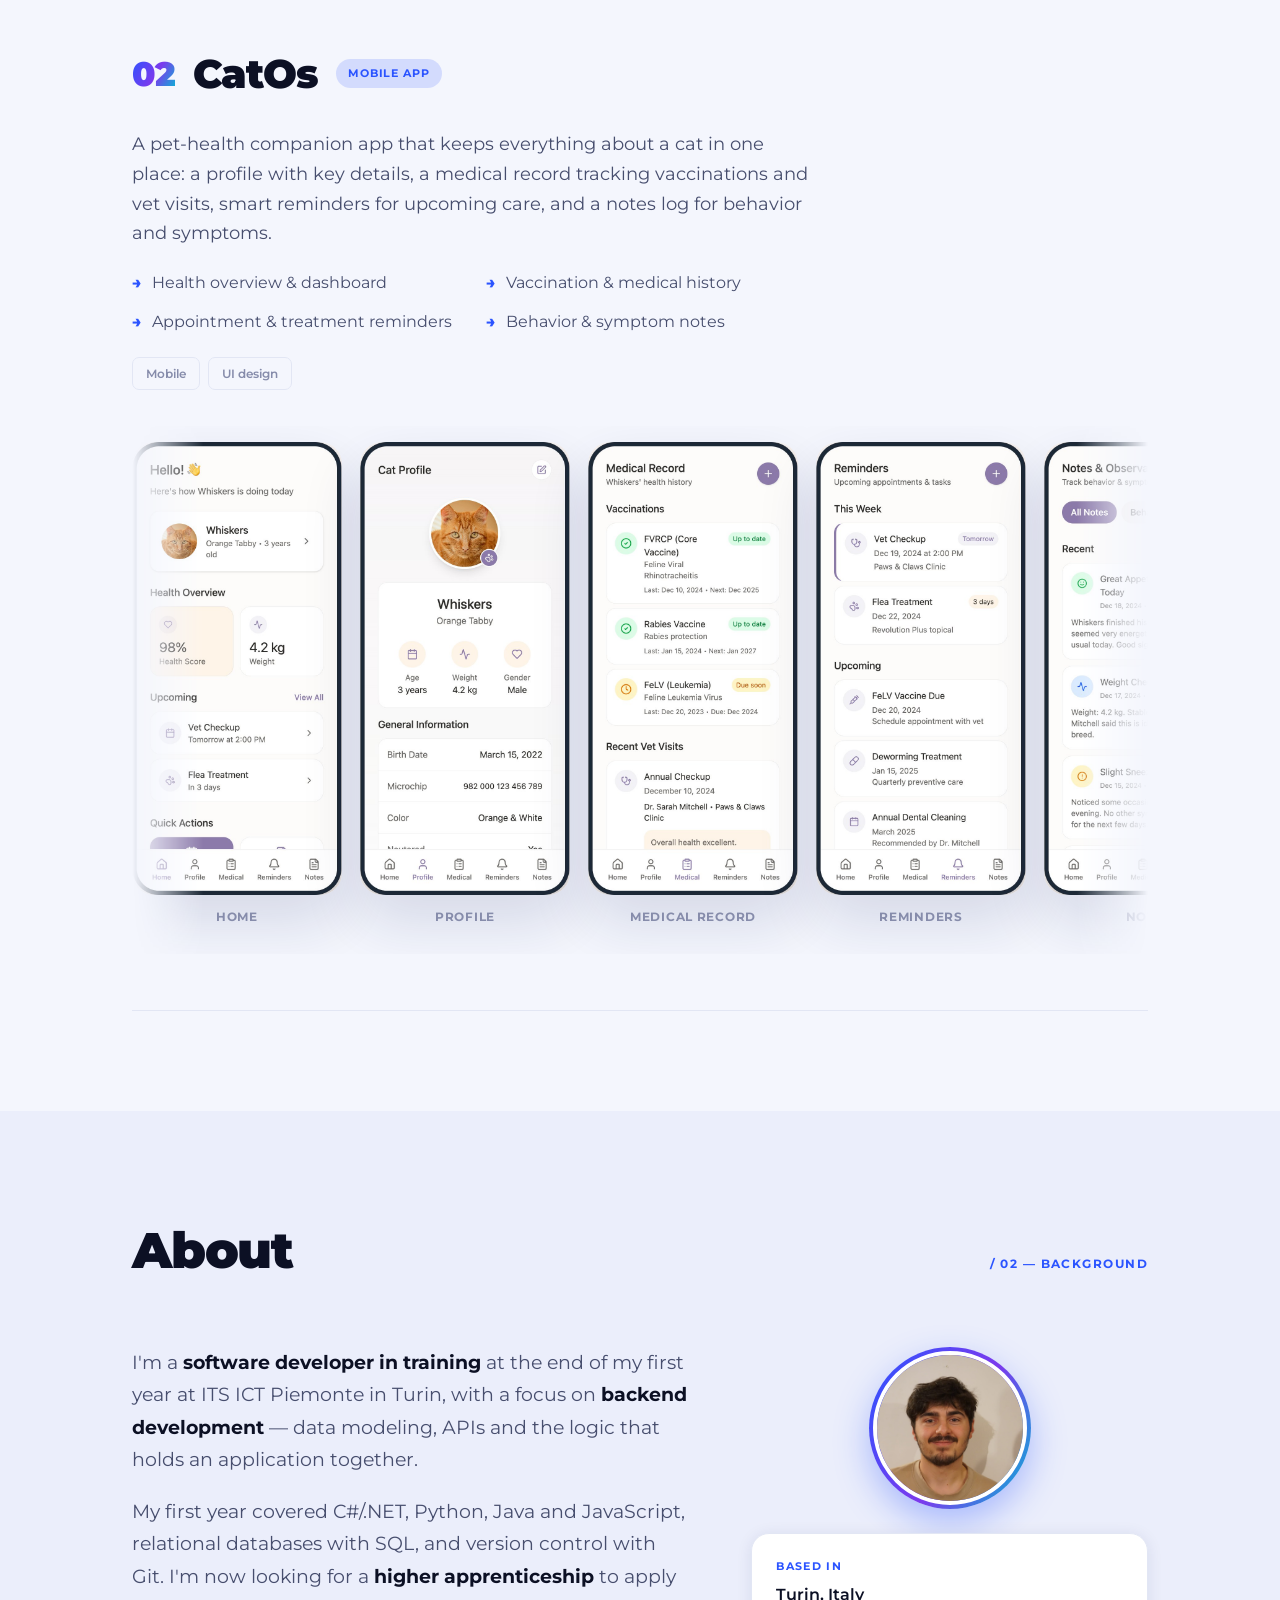
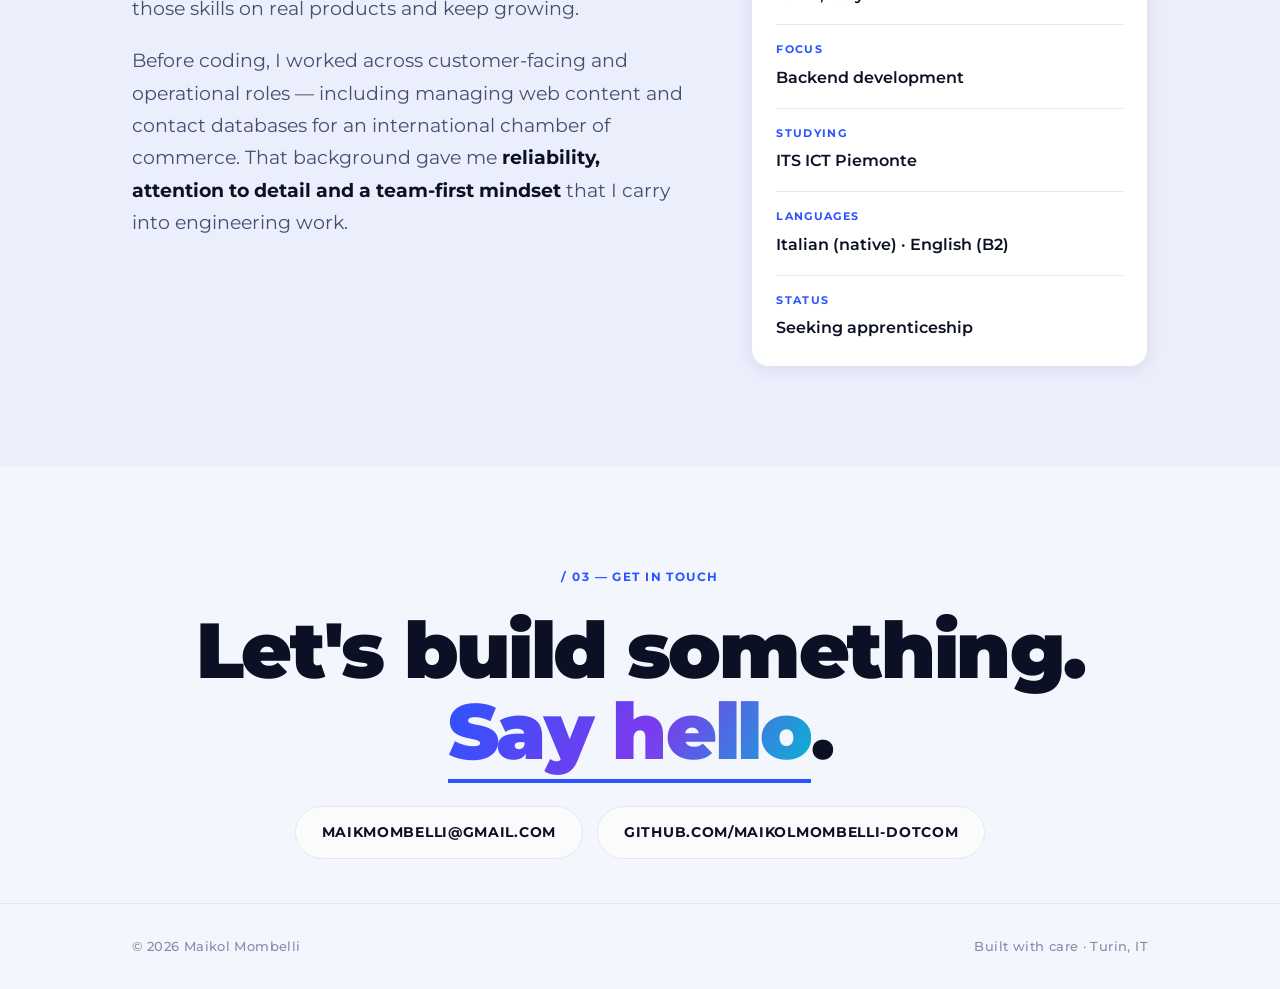
==== commit 6b990b6c: "implementazione icon e carosello" ====
--- a/index.html
+++ b/index.html
@@ -5,6 +5,8 @@
 <meta name="viewport" content="width=device-width, initial-scale=1.0">
 <title>Maikol Mombelli — Software Developer</title>
 <meta name="description" content="Maikol Mombelli — software development student focused on backend, working with C#/.NET, Python and Java.">
+<link rel="icon" type="image/svg+xml" href="assets/icon/favicon.svg">
+<meta name="theme-color" content="#2b54ff">
 <link rel="preconnect" href="https://fonts.googleapis.com">
 <link rel="preconnect" href="https://fonts.gstatic.com" crossorigin>
 <link href="https://fonts.googleapis.com/css2?family=Montserrat:ital,wght@0,300;0,400;0,500;0,600;0,700;0,800;0,900;1,400&display=swap" rel="stylesheet">
@@ -54,7 +56,8 @@
 <div class="wrap">
   <div class="stack reveal">
     <span class="label">Tech I work with</span>
-    <div class="logos">
+    <div class="logos logo-marquee marquee" data-marquee data-duration="34" aria-label="Technologies I work with">
+      <div class="marquee-track">
       <div class="logo-item"><svg viewBox="0 0 24 24" role="img" aria-label="C# / .NET"><path d="M12 0A12 12 0 000 12a12 12 0 0012 12 12 12 0 0012-12A12 12 0 0012 0zM9.426 7.12a5.55 5.55 0 011.985.38v1.181a4.5 4.5 0 00-2.25-.566 3.439 3.439 0 00-2.625 1.087 4.099 4.099 0 00-1.012 2.906 3.9 3.9 0 00.945 2.754 3.217 3.217 0 002.482 1.023 4.657 4.657 0 002.464-.634l-.004 1.08a5.543 5.543 0 01-2.625.555 4.211 4.211 0 01-3.228-1.297 4.793 4.793 0 01-1.212-3.409 5.021 5.021 0 011.365-3.663 4.631 4.631 0 013.473-1.392 5.55 5.55 0 01.12-.004 5.55 5.55 0 01.122 0zm5.863.155h.836l-.555 2.652h1.661l.567-2.652h.81l-.555 2.652 1.732-.004-.15.697H17.91l-.412 1.98h1.852l-.176.698h-1.816l-.58 2.625h-.83l.567-2.625h-1.65l-.555 2.625h-.81l.555-2.625h-1.74l.131-.698h1.748l.401-1.976h-1.826l.138-.697h1.826zm.142 3.345L15 12.6h1.673l.423-1.98z"/></svg><span>C# / .NET</span></div>
       <div class="logo-item"><svg viewBox="0 0 24 24" role="img" aria-label="Python"><path d="M14.25.18l.9.2.73.26.59.3.45.32.34.34.25.34.16.33.1.3.04.26.02.2-.01.13V8.5l-.05.63-.13.55-.21.46-.26.38-.3.31-.33.25-.35.19-.35.14-.33.1-.3.07-.26.04-.21.02H8.77l-.69.05-.59.14-.5.22-.41.27-.33.32-.27.35-.2.36-.15.37-.1.35-.07.32-.04.27-.02.21v3.06H3.17l-.21-.03-.28-.07-.32-.12-.35-.18-.36-.26-.36-.36-.35-.46-.32-.59-.28-.73-.21-.88-.14-1.05-.05-1.23.06-1.22.16-1.04.24-.87.32-.71.36-.57.4-.44.42-.33.42-.24.4-.16.36-.1.32-.05.24-.01h.16l.06.01h8.16v-.83H6.18l-.01-2.75-.02-.37.05-.34.11-.31.17-.28.25-.26.31-.23.38-.2.44-.18.51-.15.58-.12.64-.1.71-.06.77-.04.84-.02 1.27.05zm-6.3 1.98l-.23.33-.08.41.08.41.23.34.33.22.41.09.41-.09.33-.22.23-.34.08-.41-.08-.41-.23-.33-.33-.22-.41-.09-.41.09zm13.09 3.95l.28.06.32.12.35.18.36.27.36.35.35.47.32.59.28.73.21.88.14 1.04.05 1.23-.06 1.23-.16 1.04-.24.86-.32.71-.36.57-.4.45-.42.33-.42.24-.4.16-.36.09-.32.05-.24.02-.16-.01h-8.22v.82h5.84l.01 2.76.02.36-.05.34-.11.31-.17.29-.25.25-.31.24-.38.2-.44.17-.51.15-.58.13-.64.09-.71.07-.77.04-.84.01-1.27-.04-1.07-.14-.9-.2-.73-.25-.59-.3-.45-.33-.34-.34-.25-.34-.16-.33-.1-.3-.04-.25-.02-.2.01-.13v-5.34l.05-.64.13-.54.21-.46.26-.38.3-.32.33-.24.35-.2.35-.14.33-.1.3-.06.26-.04.21-.02.13-.01h5.84l.69-.05.59-.14.5-.21.41-.28.33-.32.27-.35.2-.36.15-.36.1-.35.07-.32.04-.28.02-.21V6.07h2.09l.14.01zm-6.47 14.25l-.23.33-.08.41.08.41.23.33.33.23.41.08.41-.08.33-.23.23-.33.08-.41-.08-.41-.23-.33-.33-.23-.41-.08-.41.08z"/></svg><span>Python</span></div>
       <div class="logo-item"><svg viewBox="0 0 24 24" role="img" aria-label="Java"><path d="M11.915 0 11.7.215C9.515 2.4 7.47 6.39 6.046 10.483c-1.064 1.024-3.633 2.81-3.711 3.551-.093.87 1.746 2.611 1.55 3.235-.198.625-1.304 1.408-1.014 1.939.1.188.823.011 1.277-.491a13.389 13.389 0 0 0-.017 2.14c.076.906.27 1.668.643 2.232.372.563.956.911 1.667.911.397 0 .727-.114 1.024-.264.298-.149.571-.33.91-.5.68-.34 1.634-.666 3.53-.604 1.903.062 2.872.39 3.559.704.687.314 1.15.664 1.925.664.767 0 1.395-.336 1.807-.9.412-.563.631-1.33.72-2.24.06-.623.055-1.32 0-2.066.454.45 1.117.604 1.213.424.29-.53-.816-1.314-1.013-1.937-.198-.624 1.642-2.366 1.549-3.236-.08-.748-2.707-2.568-3.748-3.586C16.428 6.374 14.308 2.394 12.13.215zm.175 6.038a2.95 2.95 0 0 1 2.943 2.942 2.95 2.95 0 0 1-2.943 2.943A2.95 2.95 0 0 1 9.148 8.98a2.95 2.95 0 0 1 2.942-2.942zM8.685 7.983a3.515 3.515 0 0 0-.145.997c0 1.951 1.6 3.55 3.55 3.55 1.95 0 3.55-1.598 3.55-3.55 0-.329-.046-.648-.132-.951.334.095.64.208.915.336a42.699 42.699 0 0 1 2.042 5.829c.678 2.545 1.01 4.92.846 6.607-.082.844-.29 1.51-.606 1.94-.315.431-.713.651-1.315.651-.593 0-.932-.27-1.673-.61-.741-.338-1.825-.694-3.792-.758-1.974-.064-3.073.293-3.821.669-.375.188-.659.373-.911.5s-.466.2-.752.2c-.53 0-.876-.209-1.16-.64-.285-.43-.474-1.101-.545-1.948-.141-1.693.176-4.069.823-6.614a43.155 43.155 0 0 1 1.934-5.783c.348-.167.749-.31 1.192-.425zm-3.382 4.362a.216.216 0 0 1 .13.031c-.166.56-.323 1.116-.463 1.665a33.849 33.849 0 0 0-.547 2.555 3.9 3.9 0 0 0-.2-.39c-.58-1.012-.914-1.642-1.16-2.08.315-.24 1.679-1.755 2.24-1.781zm13.394.01c.562.027 1.926 1.543 2.24 1.783-.246.438-.58 1.068-1.16 2.08a4.428 4.428 0 0 0-.163.309 32.354 32.354 0 0 0-.562-2.49 40.579 40.579 0 0 0-.482-1.652.216.216 0 0 1 .127-.03z"/></svg><span>Java</span></div>
@@ -63,6 +66,7 @@
       <div class="logo-item"><svg viewBox="0 0 24 24" role="img" aria-label="SQLite"><path d="M21.678.521c-1.032-.92-2.28-.55-3.513.544a8.71 8.71 0 0 0-.547.535c-2.109 2.237-4.066 6.38-4.674 9.544.237.48.422 1.093.544 1.561a13.044 13.044 0 0 1 .164.703s-.019-.071-.096-.296l-.05-.146a1.689 1.689 0 0 0-.033-.08c-.138-.32-.518-.995-.686-1.289-.143.423-.27.818-.376 1.176.484.884.778 2.4.778 2.4s-.025-.099-.147-.442c-.107-.303-.644-1.244-.772-1.464-.217.804-.304 1.346-.226 1.478.152.256.296.698.422 1.186.286 1.1.485 2.44.485 2.44l.017.224a22.41 22.41 0 0 0 .056 2.748c.095 1.146.273 2.13.5 2.657l.155-.084c-.334-1.038-.47-2.399-.41-3.967.09-2.398.642-5.29 1.661-8.304 1.723-4.55 4.113-8.201 6.3-9.945-1.993 1.8-4.692 7.63-5.5 9.788-.904 2.416-1.545 4.684-1.931 6.857.666-2.037 2.821-2.912 2.821-2.912s1.057-1.304 2.292-3.166c-.74.169-1.955.458-2.362.629-.6.251-.762.337-.762.337s1.945-1.184 3.613-1.72C21.695 7.9 24.195 2.767 21.678.521m-18.573.543A1.842 1.842 0 0 0 1.27 2.9v16.608a1.84 1.84 0 0 0 1.835 1.834h9.418a22.953 22.953 0 0 1-.052-2.707c-.006-.062-.011-.141-.016-.2a27.01 27.01 0 0 0-.473-2.378c-.121-.47-.275-.898-.369-1.057-.116-.197-.098-.31-.097-.432 0-.12.015-.245.037-.386a9.98 9.98 0 0 1 .234-1.045l.217-.028c-.017-.035-.014-.065-.031-.097l-.041-.381a32.8 32.8 0 0 1 .382-1.194l.2-.019c-.008-.016-.01-.038-.018-.053l-.043-.316c.63-3.28 2.587-7.443 4.8-9.791.066-.069.133-.128.198-.194Z"/></svg><span>SQLite</span></div>
       <div class="logo-item"><svg viewBox="0 0 24 24" role="img" aria-label="Git"><path d="M23.546 10.93L13.067.452c-.604-.603-1.582-.603-2.188 0L8.708 2.627l2.76 2.76c.645-.215 1.379-.07 1.889.441.516.515.658 1.258.438 1.9l2.658 2.66c.645-.223 1.387-.078 1.9.435.721.72.721 1.884 0 2.604-.719.719-1.881.719-2.6 0-.539-.541-.674-1.337-.404-1.996L12.86 8.955v6.525c.176.086.342.203.488.348.713.721.713 1.883 0 2.6-.719.721-1.889.721-2.609 0-.719-.719-.719-1.879 0-2.598.182-.18.387-.316.605-.406V8.835c-.217-.091-.424-.222-.6-.401-.545-.545-.676-1.342-.396-2.009L7.636 3.7.45 10.881c-.6.605-.6 1.584 0 2.189l10.48 10.477c.604.604 1.582.604 2.186 0l10.43-10.43c.605-.603.605-1.582 0-2.187"/></svg><span>Git</span></div>
       <div class="logo-item"><svg viewBox="0 0 24 24" role="img" aria-label="GitHub"><path d="M12 .297c-6.63 0-12 5.373-12 12 0 5.303 3.438 9.8 8.205 11.385.6.113.82-.258.82-.577 0-.285-.01-1.04-.015-2.04-3.338.724-4.042-1.61-4.042-1.61C4.422 18.07 3.633 17.7 3.633 17.7c-1.087-.744.084-.729.084-.729 1.205.084 1.838 1.236 1.838 1.236 1.07 1.835 2.809 1.305 3.495.998.108-.776.417-1.305.76-1.605-2.665-.3-5.466-1.332-5.466-5.93 0-1.31.465-2.38 1.235-3.22-.135-.303-.54-1.523.105-3.176 0 0 1.005-.322 3.3 1.23.96-.267 1.98-.399 3-.405 1.02.006 2.04.138 3 .405 2.28-1.552 3.285-1.23 3.285-1.23.645 1.653.24 2.873.12 3.176.765.84 1.23 1.91 1.23 3.22 0 4.61-2.805 5.625-5.475 5.92.42.36.81 1.096.81 2.22 0 1.606-.015 2.896-.015 3.286 0 .315.21.69.825.57C20.565 22.092 24 17.592 24 12.297c0-6.627-5.373-12-12-12"/></svg><span>GitHub</span></div>
+      </div>
     </div>
   </div>
 </div>
@@ -121,12 +125,14 @@
           </div>
         </div>
       </div>
-      <div class="gallery" aria-label="CatOs app screens">
+      <div class="gallery shot-marquee marquee" data-marquee data-duration="44" aria-label="CatOs app screens">
+        <div class="marquee-track">
         <figure class="shot"><img src="assets/images/catos-home.jpg" alt="CatOs home screen with health overview"><figcaption class="cap">Home</figcaption></figure>
         <figure class="shot"><img src="assets/images/catos-profile.jpg" alt="CatOs cat profile screen"><figcaption class="cap">Profile</figcaption></figure>
         <figure class="shot"><img src="assets/images/catos-medical.jpg" alt="CatOs medical record screen"><figcaption class="cap">Medical Record</figcaption></figure>
         <figure class="shot"><img src="assets/images/catos-reminders.jpg" alt="CatOs reminders screen"><figcaption class="cap">Reminders</figcaption></figure>
         <figure class="shot"><img src="assets/images/catos-notes.jpg" alt="CatOs notes and observations screen"><figcaption class="cap">Notes</figcaption></figure>
+        </div>
       </div>
     </div>
   </div>
--- a/style.css
+++ b/style.css
@@ -118,17 +118,31 @@
   .pulse::after { content: ""; position: absolute; inset: 0; border-radius: 50%; background: #18c08a; animation: ping 1.8s ease-out infinite; }
   @keyframes ping { 0% { transform: scale(1); opacity: .7; } 100% { transform: scale(3.2); opacity: 0; } }
 
-    /* ---------- STACK LOGOS ---------- */
+  /* ---------- INFINITE MARQUEE (carousel engine) ---------- */
+  .marquee { position: relative; overflow: hidden;
+    -webkit-mask-image: linear-gradient(90deg, transparent, #000 7%, #000 93%, transparent);
+            mask-image: linear-gradient(90deg, transparent, #000 7%, #000 93%, transparent); }
+  .marquee-track { display: flex; align-items: center; width: max-content; will-change: transform;
+    animation: marquee-scroll var(--marquee-duration, 36s) linear infinite; }
+  .marquee:hover .marquee-track,
+  .marquee:focus-within .marquee-track { animation-play-state: paused; }
+  @keyframes marquee-scroll { from { transform: translateX(0); } to { transform: translateX(-50%); } }
+  @media (prefers-reduced-motion: reduce) {
+    .marquee { overflow-x: auto; -webkit-mask-image: none; mask-image: none; }
+    .marquee-track { animation: none; }
+  }
+
+  /* ---------- STACK LOGOS (infinite marquee) ---------- */
   .stack { border-top: 1px solid var(--line); border-bottom: 1px solid var(--line); padding: 44px 0; }
   .stack .label { display: block; text-align: center; font-size: 12px; font-weight: 700; letter-spacing: .16em; text-transform: uppercase; color: var(--ink-faint); margin-bottom: 30px; }
-  .logos { display: flex; flex-wrap: wrap; justify-content: center; gap: 34px 50px; }
-  .logo-item { display: flex; flex-direction: column; align-items: center; gap: 12px; color: var(--accent); transition: transform .3s cubic-bezier(.2,.7,.3,1); }
+  .logo-marquee { padding: 10px 0; }
+  .logo-item { display: flex; flex-direction: column; align-items: center; gap: 12px; flex: 0 0 auto; margin-right: 56px; color: var(--accent); transition: transform .3s cubic-bezier(.2,.7,.3,1); }
   .logo-item svg { width: 46px; height: 46px; fill: currentColor; transition: filter .3s ease; }
-  .logo-item span { font-size: 11.5px; font-weight: 700; color: var(--ink-faint); text-transform: uppercase; letter-spacing: .07em; }
+  .logo-item span { font-size: 11.5px; font-weight: 700; color: var(--ink-faint); text-transform: uppercase; letter-spacing: .07em; white-space: nowrap; }
   .logo-item:hover { transform: translateY(-7px); }
   .logo-item:hover svg { filter: drop-shadow(0 8px 16px color-mix(in srgb, var(--accent) 45%, transparent)); }
   .logo-item:hover span { color: var(--accent); }
-  @media (max-width: 760px) { .logos { gap: 28px 34px; } .logo-item svg { width: 40px; height: 40px; } }
+  @media (max-width: 760px) { .logo-item { margin-right: 38px; } .logo-item svg { width: 40px; height: 40px; } }
 
   /* ---------- SECTIONS ---------- */
   section { padding: 100px 0; }
@@ -160,12 +174,10 @@
   .feature-list li { list-style: none; display: flex; gap: 10px; font-size: 15.5px; color: var(--ink-soft); }
   .feature-list li::before { content: "→"; color: var(--accent); font-weight: 800; }
 
-  /* ---------- GALLERY ---------- */
-  .gallery { display: flex; gap: 18px; overflow-x: auto; padding: 8px 4px 22px; scroll-snap-type: x mandatory; -webkit-overflow-scrolling: touch; }
-  .gallery::-webkit-scrollbar { height: 8px; }
-  .gallery::-webkit-scrollbar-thumb { background: var(--grad); border-radius: 100px; }
-  .gallery::-webkit-scrollbar-track { background: transparent; }
-  .shot { scroll-snap-align: start; flex: 0 0 auto; width: 210px; cursor: zoom-in; }
+  /* ---------- GALLERY (infinite marquee) ---------- */
+  .gallery.shot-marquee { padding: 16px 0 28px; }
+  .gallery .marquee-track { align-items: flex-start; }
+  .shot { flex: 0 0 auto; width: 210px; margin-right: 18px; cursor: zoom-in; }
   .shot img { width: 100%; display: block; border-radius: 22px; box-shadow: var(--shadow); transition: transform .35s cubic-bezier(.2,.7,.3,1); }
   .shot:hover img { transform: translateY(-8px) scale(1.015); }
   .shot .cap { font-size: 12px; font-weight: 700; color: var(--ink-faint); text-align: center; margin-top: 12px; letter-spacing: .06em; text-transform: uppercase; }
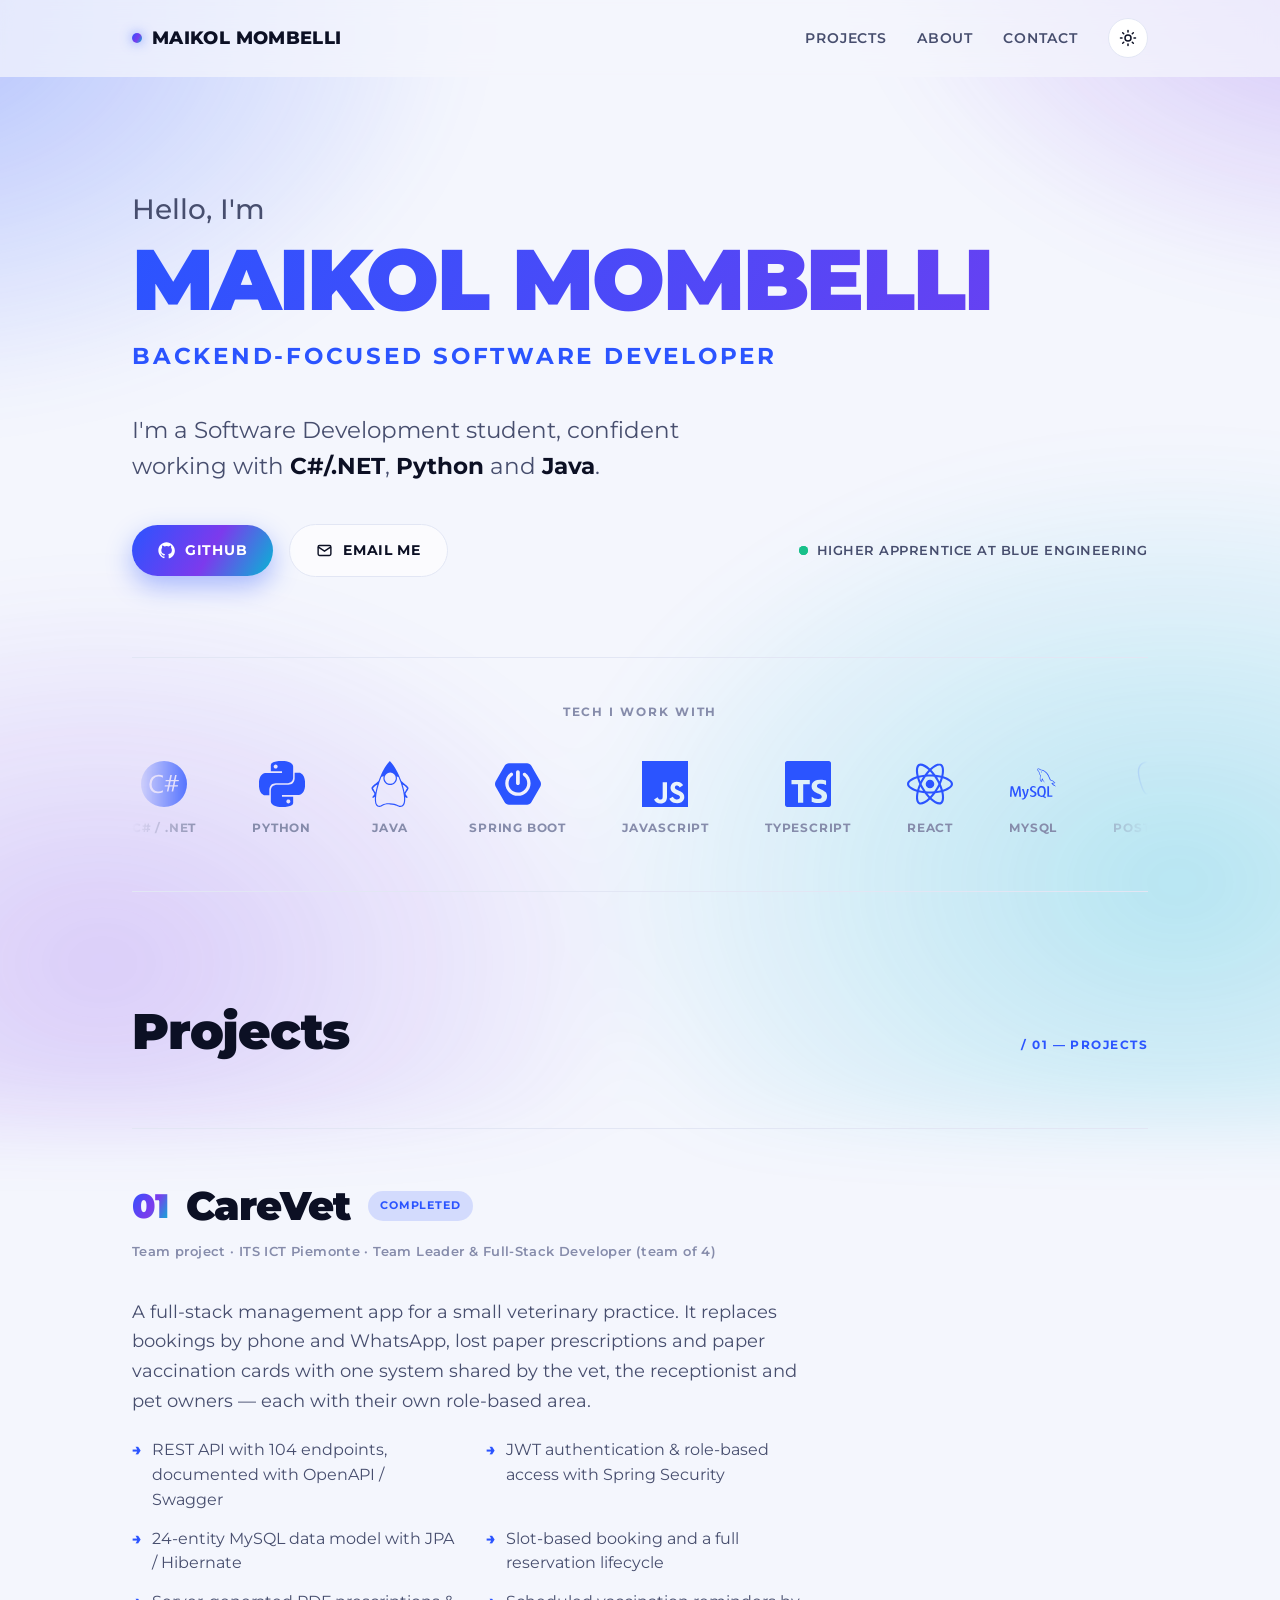
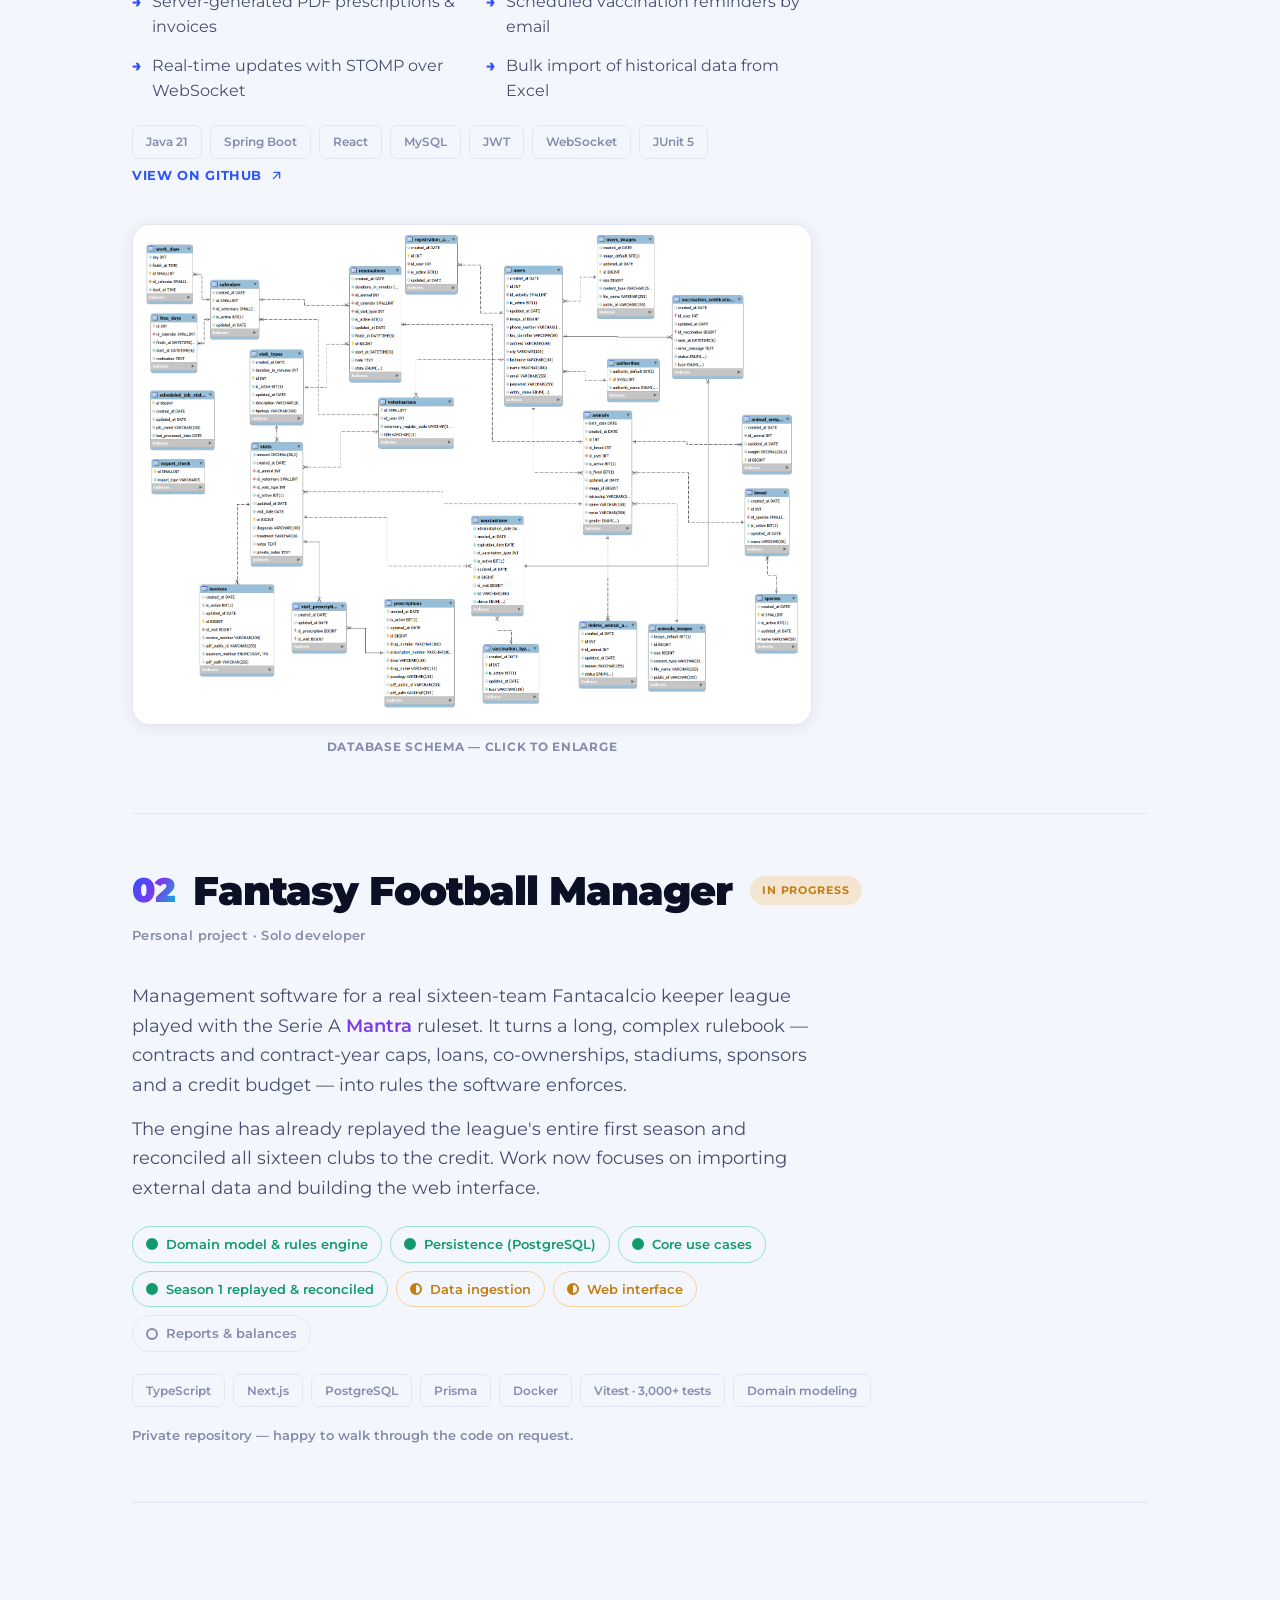
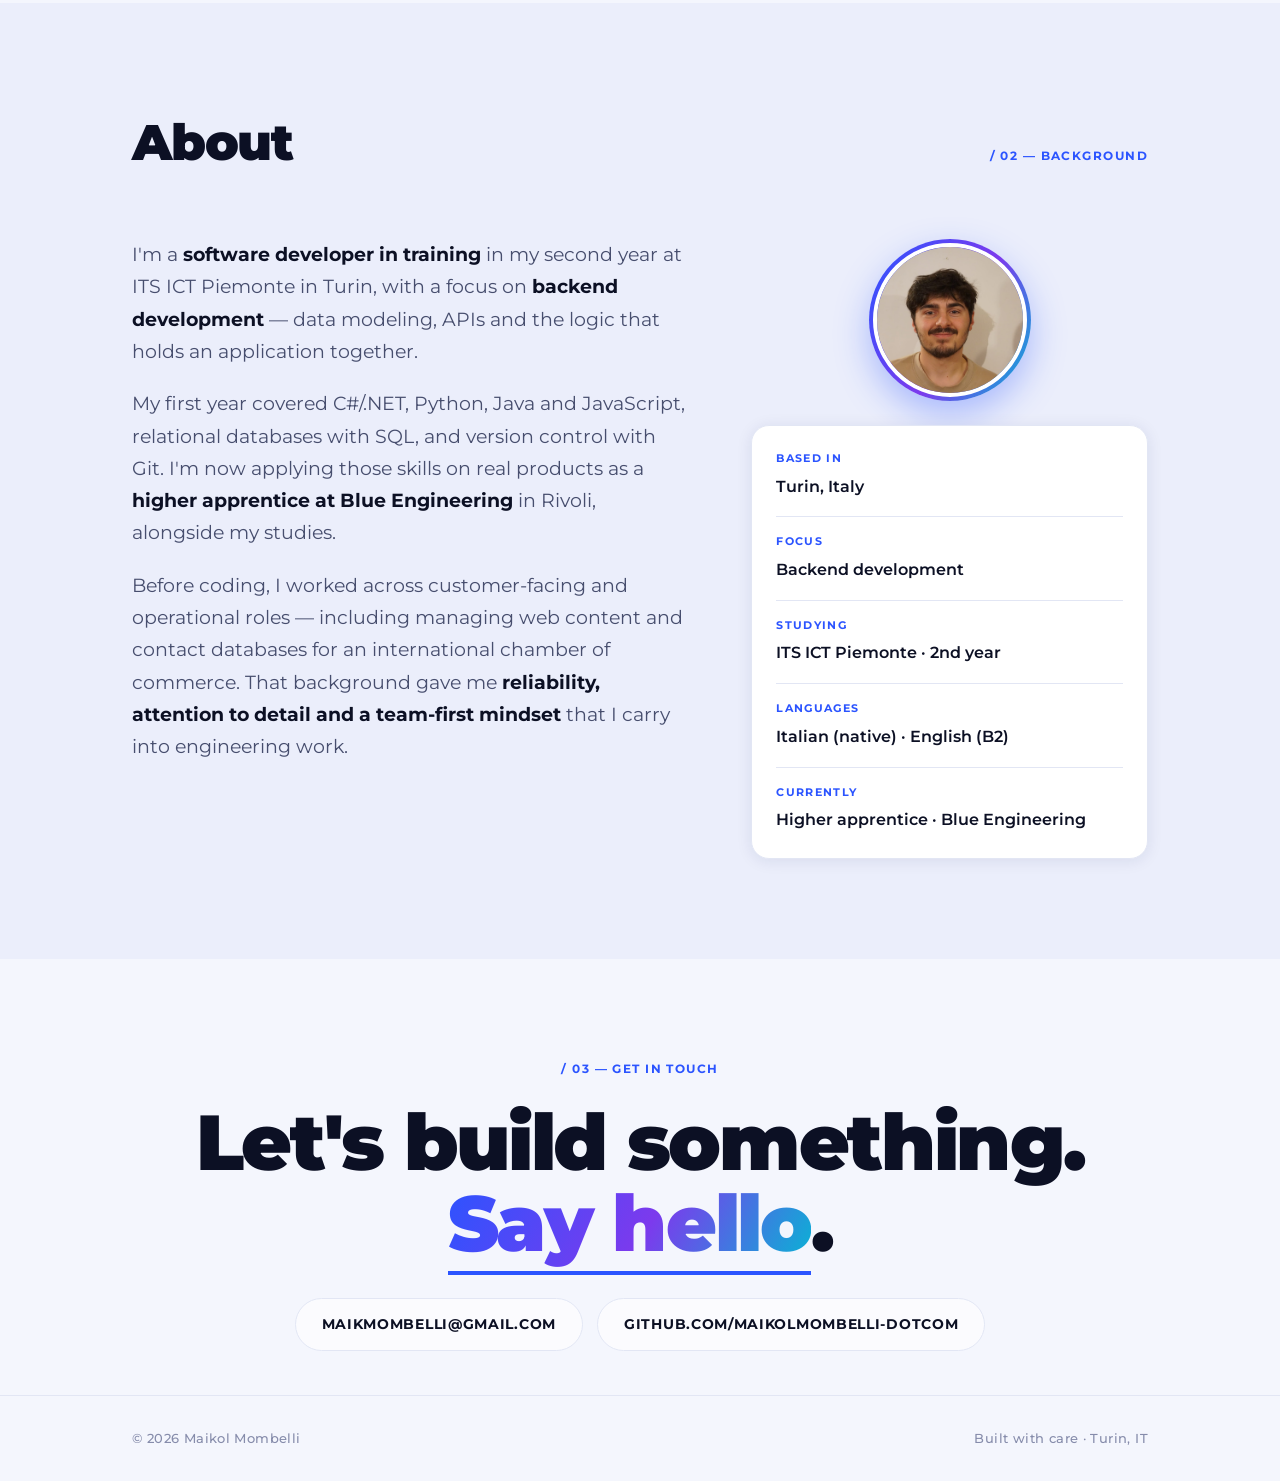
==== commit f1fe18aa: "Update projects, add CareVet, technical fixes" ====
--- a/index.html
+++ b/index.html
@@ -4,12 +4,27 @@
 <meta charset="UTF-8">
 <meta name="viewport" content="width=device-width, initial-scale=1.0">
 <title>Maikol Mombelli — Software Developer</title>
-<meta name="description" content="Maikol Mombelli — software development student focused on backend, working with C#/.NET, Python and Java.">
+<meta name="description" content="Maikol Mombelli — software development student focused on backend, working with Java/Spring Boot, TypeScript, C#/.NET and SQL.">
+<link rel="canonical" href="https://maikolmombelli-dotcom.github.io/">
 <link rel="icon" type="image/svg+xml" href="assets/icon/favicon.svg">
 <meta name="theme-color" content="#2b54ff">
+
+<!-- Link previews (LinkedIn, WhatsApp, Slack, X…) -->
+<meta property="og:type" content="website">
+<meta property="og:site_name" content="Maikol Mombelli">
+<meta property="og:title" content="Maikol Mombelli — Backend-Focused Software Developer">
+<meta property="og:description" content="Backend-focused software development student at ITS ICT Piemonte (Turin), higher apprentice at Blue Engineering. Java/Spring Boot, TypeScript, C#/.NET, SQL.">
+<meta property="og:url" content="https://maikolmombelli-dotcom.github.io/">
+<meta property="og:image" content="https://maikolmombelli-dotcom.github.io/assets/images/og-image.png">
+<meta property="og:image:width" content="1200">
+<meta property="og:image:height" content="630">
+<meta property="og:image:alt" content="Maikol Mombelli — Backend-Focused Software Developer">
+<meta property="og:locale" content="en_US">
+<meta name="twitter:card" content="summary_large_image">
+
 <link rel="preconnect" href="https://fonts.googleapis.com">
 <link rel="preconnect" href="https://fonts.gstatic.com" crossorigin>
-<link href="https://fonts.googleapis.com/css2?family=Montserrat:ital,wght@0,300;0,400;0,500;0,600;0,700;0,800;0,900;1,400&display=swap" rel="stylesheet">
+<link href="https://fonts.googleapis.com/css2?family=Montserrat:wght@400;500;600;700;800;900&display=swap" rel="stylesheet">
 <link rel="stylesheet" href="style.css">
 <script src="script.js"></script>
 </head>
@@ -20,9 +35,15 @@
   <div class="nav-inner">
     <a href="#top" class="brand"><span class="dot"></span>Maikol Mombelli</a>
     <div class="nav-links">
-      <a href="#work" class="menu-link">Projects</a>
-      <a href="#about" class="menu-link">About</a>
-      <a href="#contact" class="menu-link">Contact</a>
+      <div class="menu" id="menu">
+        <a href="#work" class="menu-link">Projects</a>
+        <a href="#about" class="menu-link">About</a>
+        <a href="#contact" class="menu-link">Contact</a>
+      </div>
+      <button class="toggle menu-toggle" id="menuToggle" aria-label="Open menu" aria-expanded="false" aria-controls="menu">
+        <svg class="icon-menu" viewBox="0 0 24 24" fill="none" stroke="currentColor" stroke-width="2" stroke-linecap="round"><path d="M4 7h16M4 12h16M4 17h16"/></svg>
+        <svg class="icon-close" viewBox="0 0 24 24" fill="none" stroke="currentColor" stroke-width="2" stroke-linecap="round"><path d="M6 6l12 12M18 6 6 18"/></svg>
+      </button>
       <button class="toggle" id="themeToggle" aria-label="Toggle theme">
         <svg class="icon-sun" viewBox="0 0 24 24" fill="none" stroke="currentColor" stroke-width="2" stroke-linecap="round"><circle cx="12" cy="12" r="4"/><path d="M12 2v2M12 20v2M4.9 4.9l1.4 1.4M17.7 17.7l1.4 1.4M2 12h2M20 12h2M4.9 19.1l1.4-1.4M17.7 6.3l1.4-1.4"/></svg>
         <svg class="icon-moon" viewBox="0 0 24 24" fill="none" stroke="currentColor" stroke-width="2" stroke-linecap="round"><path d="M21 12.8A9 9 0 1 1 11.2 3a7 7 0 0 0 9.8 9.8z"/></svg>
@@ -48,7 +69,7 @@
         <svg viewBox="0 0 24 24" fill="none" stroke="currentColor" stroke-width="2"><rect x="3" y="5" width="18" height="14" rx="2"/><path d="m3 7 9 6 9-6"/></svg>
         Email me
       </a>
-      <span class="avail"><span class="pulse"></span>Open to apprenticeship &amp; junior roles</span>
+      <span class="avail"><span class="pulse"></span>Higher apprentice at Blue Engineering</span>
     </div>
   </div>
 </header>
@@ -61,9 +82,14 @@
       <div class="logo-item"><svg viewBox="0 0 24 24" role="img" aria-label="C# / .NET"><path d="M12 0A12 12 0 000 12a12 12 0 0012 12 12 12 0 0012-12A12 12 0 0012 0zM9.426 7.12a5.55 5.55 0 011.985.38v1.181a4.5 4.5 0 00-2.25-.566 3.439 3.439 0 00-2.625 1.087 4.099 4.099 0 00-1.012 2.906 3.9 3.9 0 00.945 2.754 3.217 3.217 0 002.482 1.023 4.657 4.657 0 002.464-.634l-.004 1.08a5.543 5.543 0 01-2.625.555 4.211 4.211 0 01-3.228-1.297 4.793 4.793 0 01-1.212-3.409 5.021 5.021 0 011.365-3.663 4.631 4.631 0 013.473-1.392 5.55 5.55 0 01.12-.004 5.55 5.55 0 01.122 0zm5.863.155h.836l-.555 2.652h1.661l.567-2.652h.81l-.555 2.652 1.732-.004-.15.697H17.91l-.412 1.98h1.852l-.176.698h-1.816l-.58 2.625h-.83l.567-2.625h-1.65l-.555 2.625h-.81l.555-2.625h-1.74l.131-.698h1.748l.401-1.976h-1.826l.138-.697h1.826zm.142 3.345L15 12.6h1.673l.423-1.98z"/></svg><span>C# / .NET</span></div>
       <div class="logo-item"><svg viewBox="0 0 24 24" role="img" aria-label="Python"><path d="M14.25.18l.9.2.73.26.59.3.45.32.34.34.25.34.16.33.1.3.04.26.02.2-.01.13V8.5l-.05.63-.13.55-.21.46-.26.38-.3.31-.33.25-.35.19-.35.14-.33.1-.3.07-.26.04-.21.02H8.77l-.69.05-.59.14-.5.22-.41.27-.33.32-.27.35-.2.36-.15.37-.1.35-.07.32-.04.27-.02.21v3.06H3.17l-.21-.03-.28-.07-.32-.12-.35-.18-.36-.26-.36-.36-.35-.46-.32-.59-.28-.73-.21-.88-.14-1.05-.05-1.23.06-1.22.16-1.04.24-.87.32-.71.36-.57.4-.44.42-.33.42-.24.4-.16.36-.1.32-.05.24-.01h.16l.06.01h8.16v-.83H6.18l-.01-2.75-.02-.37.05-.34.11-.31.17-.28.25-.26.31-.23.38-.2.44-.18.51-.15.58-.12.64-.1.71-.06.77-.04.84-.02 1.27.05zm-6.3 1.98l-.23.33-.08.41.08.41.23.34.33.22.41.09.41-.09.33-.22.23-.34.08-.41-.08-.41-.23-.33-.33-.22-.41-.09-.41.09zm13.09 3.95l.28.06.32.12.35.18.36.27.36.35.35.47.32.59.28.73.21.88.14 1.04.05 1.23-.06 1.23-.16 1.04-.24.86-.32.71-.36.57-.4.45-.42.33-.42.24-.4.16-.36.09-.32.05-.24.02-.16-.01h-8.22v.82h5.84l.01 2.76.02.36-.05.34-.11.31-.17.29-.25.25-.31.24-.38.2-.44.17-.51.15-.58.13-.64.09-.71.07-.77.04-.84.01-1.27-.04-1.07-.14-.9-.2-.73-.25-.59-.3-.45-.33-.34-.34-.25-.34-.16-.33-.1-.3-.04-.25-.02-.2.01-.13v-5.34l.05-.64.13-.54.21-.46.26-.38.3-.32.33-.24.35-.2.35-.14.33-.1.3-.06.26-.04.21-.02.13-.01h5.84l.69-.05.59-.14.5-.21.41-.28.33-.32.27-.35.2-.36.15-.36.1-.35.07-.32.04-.28.02-.21V6.07h2.09l.14.01zm-6.47 14.25l-.23.33-.08.41.08.41.23.33.33.23.41.08.41-.08.33-.23.23-.33.08-.41-.08-.41-.23-.33-.33-.23-.41-.08-.41.08z"/></svg><span>Python</span></div>
       <div class="logo-item"><svg viewBox="0 0 24 24" role="img" aria-label="Java"><path d="M11.915 0 11.7.215C9.515 2.4 7.47 6.39 6.046 10.483c-1.064 1.024-3.633 2.81-3.711 3.551-.093.87 1.746 2.611 1.55 3.235-.198.625-1.304 1.408-1.014 1.939.1.188.823.011 1.277-.491a13.389 13.389 0 0 0-.017 2.14c.076.906.27 1.668.643 2.232.372.563.956.911 1.667.911.397 0 .727-.114 1.024-.264.298-.149.571-.33.91-.5.68-.34 1.634-.666 3.53-.604 1.903.062 2.872.39 3.559.704.687.314 1.15.664 1.925.664.767 0 1.395-.336 1.807-.9.412-.563.631-1.33.72-2.24.06-.623.055-1.32 0-2.066.454.45 1.117.604 1.213.424.29-.53-.816-1.314-1.013-1.937-.198-.624 1.642-2.366 1.549-3.236-.08-.748-2.707-2.568-3.748-3.586C16.428 6.374 14.308 2.394 12.13.215zm.175 6.038a2.95 2.95 0 0 1 2.943 2.942 2.95 2.95 0 0 1-2.943 2.943A2.95 2.95 0 0 1 9.148 8.98a2.95 2.95 0 0 1 2.942-2.942zM8.685 7.983a3.515 3.515 0 0 0-.145.997c0 1.951 1.6 3.55 3.55 3.55 1.95 0 3.55-1.598 3.55-3.55 0-.329-.046-.648-.132-.951.334.095.64.208.915.336a42.699 42.699 0 0 1 2.042 5.829c.678 2.545 1.01 4.92.846 6.607-.082.844-.29 1.51-.606 1.94-.315.431-.713.651-1.315.651-.593 0-.932-.27-1.673-.61-.741-.338-1.825-.694-3.792-.758-1.974-.064-3.073.293-3.821.669-.375.188-.659.373-.911.5s-.466.2-.752.2c-.53 0-.876-.209-1.16-.64-.285-.43-.474-1.101-.545-1.948-.141-1.693.176-4.069.823-6.614a43.155 43.155 0 0 1 1.934-5.783c.348-.167.749-.31 1.192-.425zm-3.382 4.362a.216.216 0 0 1 .13.031c-.166.56-.323 1.116-.463 1.665a33.849 33.849 0 0 0-.547 2.555 3.9 3.9 0 0 0-.2-.39c-.58-1.012-.914-1.642-1.16-2.08.315-.24 1.679-1.755 2.24-1.781zm13.394.01c.562.027 1.926 1.543 2.24 1.783-.246.438-.58 1.068-1.16 2.08a4.428 4.428 0 0 0-.163.309 32.354 32.354 0 0 0-.562-2.49 40.579 40.579 0 0 0-.482-1.652.216.216 0 0 1 .127-.03z"/></svg><span>Java</span></div>
+      <div class="logo-item"><svg viewBox="0 0 24 24" role="img" aria-label="Spring Boot"><path d="m23.693 10.7058-4.73-8.1844c-.4094-.7106-1.4166-1.2942-2.2402-1.2942H7.2725c-.819 0-1.8308.5836-2.2402 1.2942L.307 10.7058c-.4095.7106-.4095 1.873 0 2.5837l4.7252 8.189c.4094.7107 1.4166 1.2943 2.2402 1.2943h9.455c.819 0 1.826-.5836 2.2402-1.2942l4.7252-8.189c.4095-.7107.4095-1.8732 0-2.5838zM10.9763 5.7547c0-.5365.4377-.9742.9742-.9742s.9742.4377.9742.9742v5.8217c0 .5366-.4377.9742-.9742.9742s-.9742-.4376-.9742-.9742zm.9742 12.4294c-3.6427 0-6.6077-2.965-6.6077-6.6077.0047-2.0896.993-4.0521 2.6685-5.304a.8657.8657 0 0 1 1.2142.1788.8657.8657 0 0 1-.1788 1.2143c-2.1602 1.6048-2.612 4.6592-1.0072 6.8194 1.6049 2.1603 4.6593 2.612 6.8195 1.0072 1.2378-.9177 1.9673-2.372 1.9673-3.9157a4.8972 4.8972 0 0 0-1.9861-3.925c-.386-.2824-.466-.8284-.1836-1.2143.2824-.386.8283-.466 1.2143-.1835 1.6895 1.2471 2.6826 3.2238 2.6873 5.3228 0 3.6474-2.965 6.6077-6.6077 6.6077z"/></svg><span>Spring Boot</span></div>
       <div class="logo-item"><svg viewBox="0 0 24 24" role="img" aria-label="JavaScript"><path d="M0 0h24v24H0V0zm22.034 18.276c-.175-1.095-.888-2.015-3.003-2.873-.736-.345-1.554-.585-1.797-1.14-.091-.33-.105-.51-.046-.705.15-.646.915-.84 1.515-.66.39.12.75.42.976.9 1.034-.676 1.034-.676 1.755-1.125-.27-.42-.404-.601-.586-.78-.63-.705-1.469-1.065-2.834-1.034l-.705.089c-.676.165-1.32.525-1.71 1.005-1.14 1.291-.811 3.541.569 4.471 1.365 1.02 3.361 1.244 3.616 2.205.24 1.17-.87 1.545-1.966 1.41-.811-.18-1.26-.586-1.755-1.336l-1.83 1.051c.21.48.45.689.81 1.109 1.74 1.756 6.09 1.666 6.871-1.004.029-.09.24-.705.074-1.65l.046.067zm-8.983-7.245h-2.248c0 1.938-.009 3.864-.009 5.805 0 1.232.063 2.363-.138 2.711-.33.689-1.18.601-1.566.48-.396-.196-.597-.466-.83-.855-.063-.105-.11-.196-.127-.196l-1.825 1.125c.305.63.75 1.172 1.324 1.517.855.51 2.004.675 3.207.405.783-.226 1.458-.691 1.811-1.411.51-.93.402-2.07.397-3.346.012-2.054 0-4.109 0-6.179l.004-.056z"/></svg><span>JavaScript</span></div>
+      <div class="logo-item"><svg viewBox="0 0 24 24" role="img" aria-label="TypeScript"><path d="M1.125 0C.502 0 0 .502 0 1.125v21.75C0 23.498.502 24 1.125 24h21.75c.623 0 1.125-.502 1.125-1.125V1.125C24 .502 23.498 0 22.875 0zm17.363 9.75c.612 0 1.154.037 1.627.111a6.38 6.38 0 0 1 1.306.34v2.458a3.95 3.95 0 0 0-.643-.361 5.093 5.093 0 0 0-.717-.26 5.453 5.453 0 0 0-1.426-.2c-.3 0-.573.028-.819.086a2.1 2.1 0 0 0-.623.242c-.17.104-.3.229-.393.374a.888.888 0 0 0-.14.49c0 .196.053.373.156.529.104.156.252.304.443.444s.423.276.696.41c.273.135.582.274.926.416.47.197.892.407 1.266.628.374.222.695.473.963.753.268.279.472.598.614.957.142.359.214.776.214 1.253 0 .657-.125 1.21-.373 1.656a3.033 3.033 0 0 1-1.012 1.085 4.38 4.38 0 0 1-1.487.596c-.566.12-1.163.18-1.79.18a9.916 9.916 0 0 1-1.84-.164 5.544 5.544 0 0 1-1.512-.493v-2.63a5.033 5.033 0 0 0 3.237 1.2c.333 0 .624-.03.872-.09.249-.06.456-.144.623-.25.166-.108.29-.234.373-.38a1.023 1.023 0 0 0-.074-1.089 2.12 2.12 0 0 0-.537-.5 5.597 5.597 0 0 0-.807-.444 27.72 27.72 0 0 0-1.007-.436c-.918-.383-1.602-.852-2.053-1.405-.45-.553-.676-1.222-.676-2.005 0-.614.123-1.141.369-1.582.246-.441.58-.804 1.004-1.089a4.494 4.494 0 0 1 1.47-.629 7.536 7.536 0 0 1 1.77-.201zm-15.113.188h9.563v2.166H9.506v9.646H6.789v-9.646H3.375z"/></svg><span>TypeScript</span></div>
+      <div class="logo-item"><svg viewBox="0 0 24 24" role="img" aria-label="React"><path d="M14.23 12.004a2.236 2.236 0 0 1-2.235 2.236 2.236 2.236 0 0 1-2.236-2.236 2.236 2.236 0 0 1 2.235-2.236 2.236 2.236 0 0 1 2.236 2.236zm2.648-10.69c-1.346 0-3.107.96-4.888 2.622-1.78-1.653-3.542-2.602-4.887-2.602-.41 0-.783.093-1.106.278-1.375.793-1.683 3.264-.973 6.365C1.98 8.917 0 10.42 0 12.004c0 1.59 1.99 3.097 5.043 4.03-.704 3.113-.39 5.588.988 6.38.32.187.69.275 1.102.275 1.345 0 3.107-.96 4.888-2.624 1.78 1.654 3.542 2.603 4.887 2.603.41 0 .783-.09 1.106-.275 1.374-.792 1.683-3.263.973-6.365C22.02 15.096 24 13.59 24 12.004c0-1.59-1.99-3.097-5.043-4.032.704-3.11.39-5.587-.988-6.38-.318-.184-.688-.277-1.092-.278zm-.005 1.09v.006c.225 0 .406.044.558.127.666.382.955 1.835.73 3.704-.054.46-.142.945-.25 1.44-.96-.236-2.006-.417-3.107-.534-.66-.905-1.345-1.727-2.035-2.447 1.592-1.48 3.087-2.292 4.105-2.295zm-9.77.02c1.012 0 2.514.808 4.11 2.28-.686.72-1.37 1.537-2.02 2.442-1.107.117-2.154.298-3.113.538-.112-.49-.195-.964-.254-1.42-.23-1.868.054-3.32.714-3.707.19-.09.4-.127.563-.132zm4.882 3.05c.455.468.91.992 1.36 1.564-.44-.02-.89-.034-1.345-.034-.46 0-.915.01-1.36.034.44-.572.895-1.096 1.345-1.565zM12 8.1c.74 0 1.477.034 2.202.093.406.582.802 1.203 1.183 1.86.372.64.71 1.29 1.018 1.946-.308.655-.646 1.31-1.013 1.95-.38.66-.773 1.288-1.18 1.87-.728.063-1.466.098-2.21.098-.74 0-1.477-.035-2.202-.093-.406-.582-.802-1.204-1.183-1.86-.372-.64-.71-1.29-1.018-1.946.303-.657.646-1.313 1.013-1.954.38-.66.773-1.286 1.18-1.868.728-.064 1.466-.098 2.21-.098zm-3.635.254c-.24.377-.48.763-.704 1.16-.225.39-.435.782-.635 1.174-.265-.656-.49-1.31-.676-1.947.64-.15 1.315-.283 2.015-.386zm7.26 0c.695.103 1.365.23 2.006.387-.18.632-.405 1.282-.66 1.933-.2-.39-.41-.783-.64-1.174-.225-.392-.465-.774-.705-1.146zm3.063.675c.484.15.944.317 1.375.498 1.732.74 2.852 1.708 2.852 2.476-.005.768-1.125 1.74-2.857 2.475-.42.18-.88.342-1.355.493-.28-.958-.646-1.956-1.1-2.98.45-1.017.81-2.01 1.085-2.964zm-13.395.004c.278.96.645 1.957 1.1 2.98-.45 1.017-.812 2.01-1.086 2.964-.484-.15-.944-.318-1.37-.5-1.732-.737-2.852-1.706-2.852-2.474 0-.768 1.12-1.742 2.852-2.476.42-.18.88-.342 1.356-.494zm11.678 4.28c.265.657.49 1.312.676 1.948-.64.157-1.316.29-2.016.39.24-.375.48-.762.705-1.158.225-.39.435-.788.636-1.18zm-9.945.02c.2.392.41.783.64 1.175.23.39.465.772.705 1.143-.695-.102-1.365-.23-2.006-.386.18-.63.406-1.282.66-1.933zM17.92 16.32c.112.493.2.968.254 1.423.23 1.868-.054 3.32-.714 3.708-.147.09-.338.128-.563.128-1.012 0-2.514-.807-4.11-2.28.686-.72 1.37-1.536 2.02-2.44 1.107-.118 2.154-.3 3.113-.54zm-11.83.01c.96.234 2.006.415 3.107.532.66.905 1.345 1.727 2.035 2.446-1.595 1.483-3.092 2.295-4.11 2.295-.22-.005-.406-.05-.553-.132-.666-.38-.955-1.834-.73-3.703.054-.46.142-.944.25-1.438zm4.56.64c.44.02.89.034 1.345.034.46 0 .915-.01 1.36-.034-.44.572-.895 1.095-1.345 1.565-.455-.47-.91-.993-1.36-1.565z"/></svg><span>React</span></div>
       <div class="logo-item"><svg viewBox="0 0 24 24" role="img" aria-label="MySQL"><path d="M16.405 5.501c-.115 0-.193.014-.274.033v.013h.014c.054.104.146.18.214.273.054.107.1.214.154.32l.014-.015c.094-.066.14-.172.14-.333-.04-.047-.046-.094-.08-.14-.04-.067-.126-.1-.18-.153zM5.77 18.695h-.927a50.854 50.854 0 00-.27-4.41h-.008l-1.41 4.41H2.45l-1.4-4.41h-.01a72.892 72.892 0 00-.195 4.41H0c.055-1.966.192-3.81.41-5.53h1.15l1.335 4.064h.008l1.347-4.064h1.095c.242 2.015.384 3.86.428 5.53zm4.017-4.08c-.378 2.045-.876 3.533-1.492 4.46-.482.716-1.01 1.073-1.583 1.073-.153 0-.34-.046-.566-.138v-.494c.11.017.24.026.386.026.268 0 .483-.075.647-.222.197-.18.295-.382.295-.605 0-.155-.077-.47-.23-.944L6.23 14.615h.91l.727 2.36c.164.536.233.91.205 1.123.4-1.064.678-2.227.835-3.483zm12.325 4.08h-2.63v-5.53h.885v4.85h1.745zm-3.32.135l-1.016-.5c.09-.076.177-.158.255-.25.433-.506.648-1.258.648-2.253 0-1.83-.718-2.746-2.155-2.746-.704 0-1.254.232-1.65.697-.43.508-.646 1.256-.646 2.245 0 .972.19 1.686.574 2.14.35.41.877.615 1.583.615.264 0 .506-.033.725-.098l1.325.772.36-.622zM15.5 17.588c-.225-.36-.337-.94-.337-1.736 0-1.393.424-2.09 1.27-2.09.443 0 .77.167.977.5.224.362.336.936.336 1.723 0 1.404-.424 2.108-1.27 2.108-.445 0-.77-.167-.978-.5zm-1.658-.425c0 .47-.172.856-.516 1.156-.344.3-.803.45-1.384.45-.543 0-1.064-.172-1.573-.515l.237-.476c.438.22.833.328 1.19.328.332 0 .593-.073.783-.22a.754.754 0 00.3-.615c0-.33-.23-.61-.648-.845-.388-.213-1.163-.657-1.163-.657-.422-.307-.632-.636-.632-1.177 0-.45.157-.81.47-1.085.315-.278.72-.415 1.22-.415.512 0 .98.136 1.4.41l-.213.476a2.726 2.726 0 00-1.064-.23c-.283 0-.502.068-.654.206a.685.685 0 00-.248.524c0 .328.234.61.666.85.393.215 1.187.67 1.187.67.433.305.648.63.648 1.168zm9.382-5.852c-.535-.014-.95.04-1.297.188-.1.04-.26.04-.274.167.055.053.063.14.11.214.08.134.218.313.346.407.14.11.28.216.427.31.26.16.555.255.81.416.145.094.293.213.44.313.073.05.12.14.214.172v-.02c-.046-.06-.06-.147-.105-.214-.067-.067-.134-.127-.2-.193a3.223 3.223 0 00-.695-.675c-.214-.146-.682-.35-.77-.595l-.013-.014c.146-.013.32-.066.46-.106.227-.06.435-.047.67-.106.106-.027.213-.06.32-.094v-.06c-.12-.12-.21-.283-.334-.395a8.867 8.867 0 00-1.104-.823c-.21-.134-.476-.22-.697-.334-.08-.04-.214-.06-.26-.127-.12-.146-.19-.34-.275-.514a17.69 17.69 0 01-.547-1.163c-.12-.262-.193-.523-.34-.763-.69-1.137-1.437-1.826-2.586-2.5-.247-.14-.543-.2-.856-.274-.167-.008-.334-.02-.5-.027-.11-.047-.216-.174-.31-.235-.38-.24-1.364-.76-1.644-.072-.18.434.267.862.422 1.082.115.153.26.328.34.5.047.116.06.235.107.356.106.294.207.622.347.897.073.14.153.287.247.413.054.073.146.107.167.227-.094.136-.1.334-.154.5-.24.757-.146 1.693.194 2.25.107.166.362.534.703.393.3-.12.234-.5.32-.835.02-.08.007-.133.048-.187v.015c.094.188.188.367.274.555.206.328.566.668.867.895.16.12.287.328.487.402v-.02h-.015c-.043-.058-.1-.086-.154-.133a3.445 3.445 0 01-.35-.4 8.76 8.76 0 01-.747-1.218c-.11-.21-.202-.436-.29-.643-.04-.08-.04-.2-.107-.24-.1.146-.247.273-.32.453-.127.288-.14.642-.188 1.01-.027.007-.014 0-.027.014-.214-.052-.287-.274-.367-.46-.2-.475-.233-1.238-.06-1.785.047-.14.247-.582.167-.716-.042-.127-.174-.2-.247-.303a2.478 2.478 0 01-.24-.427c-.16-.374-.24-.788-.414-1.162-.08-.173-.22-.354-.334-.513-.127-.18-.267-.307-.368-.52-.033-.073-.08-.194-.027-.274.014-.054.042-.075.094-.09.088-.072.335.022.422.062.247.1.455.194.662.334.094.066.195.193.315.226h.14c.214.047.455.014.655.073.355.114.675.28.962.46a5.953 5.953 0 012.085 2.286c.08.154.115.295.188.455.14.33.313.663.455.982.14.315.275.636.476.897.1.14.502.213.682.286.133.06.34.115.46.188.23.14.454.3.67.454.11.076.443.243.463.378z"/></svg><span>MySQL</span></div>
+      <div class="logo-item"><svg viewBox="0 0 24 24" role="img" aria-label="PostgreSQL"><path d="M23.5594 14.7228a.5269.5269 0 0 0-.0563-.1191c-.139-.2632-.4768-.3418-1.0074-.2321-1.6533.3411-2.2935.1312-2.5256-.0191 1.342-2.0482 2.445-4.522 3.0411-6.8297.2714-1.0507.7982-3.5237.1222-4.7316a1.5641 1.5641 0 0 0-.1509-.235C21.6931.9086 19.8007.0248 17.5099.0005c-1.4947-.0158-2.7705.3461-3.1161.4794a9.449 9.449 0 0 0-.5159-.0816 8.044 8.044 0 0 0-1.3114-.1278c-1.1822-.0184-2.2038.2642-3.0498.8406-.8573-.3211-4.7888-1.645-7.2219.0788C.9359 2.1526.3086 3.8733.4302 6.3043c.0409.818.5069 3.334 1.2423 5.7436.4598 1.5065.9387 2.7019 1.4334 3.582.553.9942 1.1259 1.5933 1.7143 1.7895.4474.1491 1.1327.1441 1.8581-.7279.8012-.9635 1.5903-1.8258 1.9446-2.2069.4351.2355.9064.3625 1.39.3772a.0569.0569 0 0 0 .0004.0041 11.0312 11.0312 0 0 0-.2472.3054c-.3389.4302-.4094.5197-1.5002.7443-.3102.064-1.1344.2339-1.1464.8115-.0025.1224.0329.2309.0919.3268.2269.4231.9216.6097 1.015.6331 1.3345.3335 2.5044.092 3.3714-.6787-.017 2.231.0775 4.4174.3454 5.0874.2212.5529.7618 1.9045 2.4692 1.9043.2505 0 .5263-.0291.8296-.0941 1.7819-.3821 2.5557-1.1696 2.855-2.9059.1503-.8707.4016-2.8753.5388-4.1012.0169-.0703.0357-.1207.057-.1362.0007-.0005.0697-.0471.4272.0307a.3673.3673 0 0 0 .0443.0068l.2539.0223.0149.001c.8468.0384 1.9114-.1426 2.5312-.4308.6438-.2988 1.8057-1.0323 1.5951-1.6698zM2.371 11.8765c-.7435-2.4358-1.1779-4.8851-1.2123-5.5719-.1086-2.1714.4171-3.6829 1.5623-4.4927 1.8367-1.2986 4.8398-.5408 6.108-.13-.0032.0032-.0066.0061-.0098.0094-2.0238 2.044-1.9758 5.536-1.9708 5.7495-.0002.0823.0066.1989.0162.3593.0348.5873.0996 1.6804-.0735 2.9184-.1609 1.1504.1937 2.2764.9728 3.0892.0806.0841.1648.1631.2518.2374-.3468.3714-1.1004 1.1926-1.9025 2.1576-.5677.6825-.9597.5517-1.0886.5087-.3919-.1307-.813-.5871-1.2381-1.3223-.4796-.839-.9635-2.0317-1.4155-3.5126zm6.0072 5.0871c-.1711-.0428-.3271-.1132-.4322-.1772.0889-.0394.2374-.0902.4833-.1409 1.2833-.2641 1.4815-.4506 1.9143-1.0002.0992-.126.2116-.2687.3673-.4426a.3549.3549 0 0 0 .0737-.1298c.1708-.1513.2724-.1099.4369-.0417.156.0646.3078.26.3695.4752.0291.1016.0619.2945-.0452.4444-.9043 1.2658-2.2216 1.2494-3.1676 1.0128zm2.094-3.988-.0525.141c-.133.3566-.2567.6881-.3334 1.003-.6674-.0021-1.3168-.2872-1.8105-.8024-.6279-.6551-.9131-1.5664-.7825-2.5004.1828-1.3079.1153-2.4468.079-3.0586-.005-.0857-.0095-.1607-.0122-.2199.2957-.2621 1.6659-.9962 2.6429-.7724.4459.1022.7176.4057.8305.928.5846 2.7038.0774 3.8307-.3302 4.7363-.084.1866-.1633.3629-.2311.5454zm7.3637 4.5725c-.0169.1768-.0358.376-.0618.5959l-.146.4383a.3547.3547 0 0 0-.0182.1077c-.0059.4747-.054.6489-.115.8693-.0634.2292-.1353.4891-.1794 1.0575-.11 1.4143-.8782 2.2267-2.4172 2.5565-1.5155.3251-1.7843-.4968-2.0212-1.2217a6.5824 6.5824 0 0 0-.0769-.2266c-.2154-.5858-.1911-1.4119-.1574-2.5551.0165-.5612-.0249-1.9013-.3302-2.6462.0044-.2932.0106-.5909.019-.8918a.3529.3529 0 0 0-.0153-.1126 1.4927 1.4927 0 0 0-.0439-.208c-.1226-.4283-.4213-.7866-.7797-.9351-.1424-.059-.4038-.1672-.7178-.0869.067-.276.1831-.5875.309-.9249l.0529-.142c.0595-.16.134-.3257.213-.5012.4265-.9476 1.0106-2.2453.3766-5.1772-.2374-1.0981-1.0304-1.6343-2.2324-1.5098-.7207.0746-1.3799.3654-1.7088.5321a5.6716 5.6716 0 0 0-.1958.1041c.0918-1.1064.4386-3.1741 1.7357-4.4823a4.0306 4.0306 0 0 1 .3033-.276.3532.3532 0 0 0 .1447-.0644c.7524-.5706 1.6945-.8506 2.802-.8325.4091.0067.8017.0339 1.1742.081 1.939.3544 3.2439 1.4468 4.0359 2.3827.8143.9623 1.2552 1.9315 1.4312 2.4543-1.3232-.1346-2.2234.1268-2.6797.779-.9926 1.4189.543 4.1729 1.2811 5.4964.1353.2426.2522.4522.2889.5413.2403.5825.5515.9713.7787 1.2552.0696.087.1372.1714.1885.245-.4008.1155-1.1208.3825-1.0552 1.717-.0123.1563-.0423.4469-.0834.8148-.0461.2077-.0702.4603-.0994.7662zm.8905-1.6211c-.0405-.8316.2691-.9185.5967-1.0105a2.8566 2.8566 0 0 0 .135-.0406 1.202 1.202 0 0 0 .1342.103c.5703.3765 1.5823.4213 3.0068.1344-.2016.1769-.5189.3994-.9533.6011-.4098.1903-1.0957.333-1.7473.3636-.7197.0336-1.0859-.0807-1.1721-.151zm.5695-9.2712c-.0059.3508-.0542.6692-.1054 1.0017-.055.3576-.112.7274-.1264 1.1762-.0142.4368.0404.8909.0932 1.3301.1066.887.216 1.8003-.2075 2.7014a3.5272 3.5272 0 0 1-.1876-.3856c-.0527-.1276-.1669-.3326-.3251-.6162-.6156-1.1041-2.0574-3.6896-1.3193-4.7446.3795-.5427 1.3408-.5661 2.1781-.463zm.2284 7.0137a12.3762 12.3762 0 0 0-.0853-.1074l-.0355-.0444c.7262-1.1995.5842-2.3862.4578-3.4385-.0519-.4318-.1009-.8396-.0885-1.2226.0129-.4061.0666-.7543.1185-1.0911.0639-.415.1288-.8443.1109-1.3505.0134-.0531.0188-.1158.0118-.1902-.0457-.4855-.5999-1.938-1.7294-3.253-.6076-.7073-1.4896-1.4972-2.6889-2.0395.5251-.1066 1.2328-.2035 2.0244-.1859 2.0515.0456 3.6746.8135 4.8242 2.2824a.908.908 0 0 1 .0667.1002c.7231 1.3556-.2762 6.2751-2.9867 10.5405zm-8.8166-6.1162c-.025.1794-.3089.4225-.6211.4225a.5821.5821 0 0 1-.0809-.0056c-.1873-.026-.3765-.144-.5059-.3156-.0458-.0605-.1203-.178-.1055-.2844.0055-.0401.0261-.0985.0925-.1488.1182-.0894.3518-.1226.6096-.0867.3163.0441.6426.1938.6113.4186zm7.9305-.4114c.0111.0792-.049.201-.1531.3102-.0683.0717-.212.1961-.4079.2232a.5456.5456 0 0 1-.075.0052c-.2935 0-.5414-.2344-.5607-.3717-.024-.1765.2641-.3106.5611-.352.297-.0414.6111.0088.6356.1851z"/></svg><span>PostgreSQL</span></div>
       <div class="logo-item"><svg viewBox="0 0 24 24" role="img" aria-label="SQLite"><path d="M21.678.521c-1.032-.92-2.28-.55-3.513.544a8.71 8.71 0 0 0-.547.535c-2.109 2.237-4.066 6.38-4.674 9.544.237.48.422 1.093.544 1.561a13.044 13.044 0 0 1 .164.703s-.019-.071-.096-.296l-.05-.146a1.689 1.689 0 0 0-.033-.08c-.138-.32-.518-.995-.686-1.289-.143.423-.27.818-.376 1.176.484.884.778 2.4.778 2.4s-.025-.099-.147-.442c-.107-.303-.644-1.244-.772-1.464-.217.804-.304 1.346-.226 1.478.152.256.296.698.422 1.186.286 1.1.485 2.44.485 2.44l.017.224a22.41 22.41 0 0 0 .056 2.748c.095 1.146.273 2.13.5 2.657l.155-.084c-.334-1.038-.47-2.399-.41-3.967.09-2.398.642-5.29 1.661-8.304 1.723-4.55 4.113-8.201 6.3-9.945-1.993 1.8-4.692 7.63-5.5 9.788-.904 2.416-1.545 4.684-1.931 6.857.666-2.037 2.821-2.912 2.821-2.912s1.057-1.304 2.292-3.166c-.74.169-1.955.458-2.362.629-.6.251-.762.337-.762.337s1.945-1.184 3.613-1.72C21.695 7.9 24.195 2.767 21.678.521m-18.573.543A1.842 1.842 0 0 0 1.27 2.9v16.608a1.84 1.84 0 0 0 1.835 1.834h9.418a22.953 22.953 0 0 1-.052-2.707c-.006-.062-.011-.141-.016-.2a27.01 27.01 0 0 0-.473-2.378c-.121-.47-.275-.898-.369-1.057-.116-.197-.098-.31-.097-.432 0-.12.015-.245.037-.386a9.98 9.98 0 0 1 .234-1.045l.217-.028c-.017-.035-.014-.065-.031-.097l-.041-.381a32.8 32.8 0 0 1 .382-1.194l.2-.019c-.008-.016-.01-.038-.018-.053l-.043-.316c.63-3.28 2.587-7.443 4.8-9.791.066-.069.133-.128.198-.194Z"/></svg><span>SQLite</span></div>
+      <div class="logo-item"><svg viewBox="0 0 24 24" role="img" aria-label="Docker"><path d="M13.983 11.078h2.119a.186.186 0 00.186-.185V9.006a.186.186 0 00-.186-.186h-2.119a.185.185 0 00-.185.185v1.888c0 .102.083.185.185.185m-2.954-5.43h2.118a.186.186 0 00.186-.186V3.574a.186.186 0 00-.186-.185h-2.118a.185.185 0 00-.185.185v1.888c0 .102.082.185.185.185m0 2.716h2.118a.187.187 0 00.186-.186V6.29a.186.186 0 00-.186-.185h-2.118a.185.185 0 00-.185.185v1.887c0 .102.082.185.185.186m-2.93 0h2.12a.186.186 0 00.184-.186V6.29a.185.185 0 00-.185-.185H8.1a.185.185 0 00-.185.185v1.887c0 .102.083.185.185.186m-2.964 0h2.119a.186.186 0 00.185-.186V6.29a.185.185 0 00-.185-.185H5.136a.186.186 0 00-.186.185v1.887c0 .102.084.185.186.186m5.893 2.715h2.118a.186.186 0 00.186-.185V9.006a.186.186 0 00-.186-.186h-2.118a.185.185 0 00-.185.185v1.888c0 .102.082.185.185.185m-2.93 0h2.12a.185.185 0 00.184-.185V9.006a.185.185 0 00-.184-.186h-2.12a.185.185 0 00-.184.185v1.888c0 .102.083.185.185.185m-2.964 0h2.119a.185.185 0 00.185-.185V9.006a.185.185 0 00-.184-.186h-2.12a.186.186 0 00-.186.186v1.887c0 .102.084.185.186.185m-2.92 0h2.12a.185.185 0 00.184-.185V9.006a.185.185 0 00-.184-.186h-2.12a.185.185 0 00-.184.185v1.888c0 .102.082.185.185.185M23.763 9.89c-.065-.051-.672-.51-1.954-.51-.338.001-.676.03-1.01.087-.248-1.7-1.653-2.53-1.716-2.566l-.344-.199-.226.327c-.284.438-.49.922-.612 1.43-.23.97-.09 1.882.403 2.661-.595.332-1.55.413-1.744.42H.751a.751.751 0 00-.75.748 11.376 11.376 0 00.692 4.062c.545 1.428 1.355 2.48 2.41 3.124 1.18.723 3.1 1.137 5.275 1.137.983.003 1.963-.086 2.93-.266a12.248 12.248 0 003.823-1.389c.98-.567 1.86-1.288 2.61-2.136 1.252-1.418 1.998-2.997 2.553-4.4h.221c1.372 0 2.215-.549 2.68-1.009.309-.293.55-.65.707-1.046l.098-.288Z"/></svg><span>Docker</span></div>
       <div class="logo-item"><svg viewBox="0 0 24 24" role="img" aria-label="Git"><path d="M23.546 10.93L13.067.452c-.604-.603-1.582-.603-2.188 0L8.708 2.627l2.76 2.76c.645-.215 1.379-.07 1.889.441.516.515.658 1.258.438 1.9l2.658 2.66c.645-.223 1.387-.078 1.9.435.721.72.721 1.884 0 2.604-.719.719-1.881.719-2.6 0-.539-.541-.674-1.337-.404-1.996L12.86 8.955v6.525c.176.086.342.203.488.348.713.721.713 1.883 0 2.6-.719.721-1.889.721-2.609 0-.719-.719-.719-1.879 0-2.598.182-.18.387-.316.605-.406V8.835c-.217-.091-.424-.222-.6-.401-.545-.545-.676-1.342-.396-2.009L7.636 3.7.45 10.881c-.6.605-.6 1.584 0 2.189l10.48 10.477c.604.604 1.582.604 2.186 0l10.43-10.43c.605-.603.605-1.582 0-2.187"/></svg><span>Git</span></div>
       <div class="logo-item"><svg viewBox="0 0 24 24" role="img" aria-label="GitHub"><path d="M12 .297c-6.63 0-12 5.373-12 12 0 5.303 3.438 9.8 8.205 11.385.6.113.82-.258.82-.577 0-.285-.01-1.04-.015-2.04-3.338.724-4.042-1.61-4.042-1.61C4.422 18.07 3.633 17.7 3.633 17.7c-1.087-.744.084-.729.084-.729 1.205.084 1.838 1.236 1.838 1.236 1.07 1.835 2.809 1.305 3.495.998.108-.776.417-1.305.76-1.605-2.665-.3-5.466-1.332-5.466-5.93 0-1.31.465-2.38 1.235-3.22-.135-.303-.54-1.523.105-3.176 0 0 1.005-.322 3.3 1.23.96-.267 1.98-.399 3-.405 1.02.006 2.04.138 3 .405 2.28-1.552 3.285-1.23 3.285-1.23.645 1.653.24 2.873.12 3.176.765.84 1.23 1.91 1.23 3.22 0 4.61-2.805 5.625-5.475 5.92.42.36.81 1.096.81 2.22 0 1.606-.015 2.896-.015 3.286 0 .315.21.69.825.57C20.565 22.092 24 17.592 24 12.297c0-6.627-5.373-12-12-12"/></svg><span>GitHub</span></div>
       </div>
@@ -74,7 +100,7 @@
 <section id="work">
   <div class="wrap">
     <div class="sec-head reveal">
-      <h2 class="sec-title">Side Projects</h2>
+      <h2 class="sec-title">Projects</h2>
       <span class="sec-num">/ 01 — projects</span>
     </div>
 
@@ -82,57 +108,79 @@
       <div>
         <div class="proj-head">
           <span class="proj-index">01</span>
-          <h3 class="proj-title">Fantasy Football Manager</h3>
-          <span class="proj-status status-wip">In development</span>
-        </div>
-      </div>
-      <div>
-        <p class="proj-desc">A management application for Italian fantasy football (Fantacalcio), built around the Serie A <em>Mantra</em> ruleset. It handles squads, role-based lineups and the scoring logic of a multi-team keeper league — turning a complex paper rulebook into structured, enforceable software.</p>
-        <p class="proj-desc">My current main project, where I focus on clean data modeling and backend logic.</p>
-        <div class="proj-meta">
-          <div class="proj-tags">
-            <span class="tag">C# / .NET</span>
-            <span class="tag">SQL</span>
-            <span class="tag">Domain modeling</span>
-          </div>
-        </div>
-        <a class="proj-link" href="https://github.com/maikolmombelli-dotcom" target="_blank" rel="noopener">View on GitHub
-          <svg viewBox="0 0 24 24" fill="none" stroke="currentColor" stroke-width="2.2" stroke-linecap="round" stroke-linejoin="round"><path d="M7 17 17 7M8 7h9v9"/></svg>
-        </a>
-      </div>
-    </div>
-
-    <div class="project reveal">
-      <div>
-        <div class="proj-head">
-          <span class="proj-index">02</span>
-          <h3 class="proj-title">CatOs</h3>
-          <span class="proj-status status-done">Mobile app</span>
-        </div>
-      </div>
-      <div>
-        <p class="proj-desc">A pet-health companion app that keeps everything about a cat in one place: a profile with key details, a medical record tracking vaccinations and vet visits, smart reminders for upcoming care, and a notes log for behavior and symptoms.</p>
+          <h3 class="proj-title">CareVet</h3>
+          <span class="proj-status status-done">Completed</span>
+        </div>
+        <p class="proj-role">Team project · ITS ICT Piemonte · Team Leader &amp; Full-Stack Developer (team of 4)</p>
+      </div>
+      <div>
+        <p class="proj-desc">A full-stack management app for a small veterinary practice. It replaces bookings by phone and WhatsApp, lost paper prescriptions and paper vaccination cards with one system shared by the vet, the receptionist and pet owners — each with their own role-based area.</p>
         <ul class="feature-list">
-          <li>Health overview &amp; dashboard</li>
-          <li>Vaccination &amp; medical history</li>
-          <li>Appointment &amp; treatment reminders</li>
-          <li>Behavior &amp; symptom notes</li>
+          <li>REST API with 104 endpoints, documented with OpenAPI / Swagger</li>
+          <li>JWT authentication &amp; role-based access with Spring Security</li>
+          <li>24-entity MySQL data model with JPA / Hibernate</li>
+          <li>Slot-based booking and a full reservation lifecycle</li>
+          <li>Server-generated PDF prescriptions &amp; invoices</li>
+          <li>Scheduled vaccination reminders by email</li>
+          <li>Real-time updates with STOMP over WebSocket</li>
+          <li>Bulk import of historical data from Excel</li>
         </ul>
         <div class="proj-meta">
           <div class="proj-tags">
-            <span class="tag">Mobile</span>
-            <span class="tag">UI design</span>
+            <span class="tag">Java 21</span>
+            <span class="tag">Spring Boot</span>
+            <span class="tag">React</span>
+            <span class="tag">MySQL</span>
+            <span class="tag">JWT</span>
+            <span class="tag">WebSocket</span>
+            <span class="tag">JUnit 5</span>
           </div>
         </div>
-      </div>
-      <div class="gallery shot-marquee marquee" data-marquee data-duration="44" aria-label="CatOs app screens">
-        <div class="marquee-track">
-        <figure class="shot"><img src="assets/images/catos-home.jpg" alt="CatOs home screen with health overview"><figcaption class="cap">Home</figcaption></figure>
-        <figure class="shot"><img src="assets/images/catos-profile.jpg" alt="CatOs cat profile screen"><figcaption class="cap">Profile</figcaption></figure>
-        <figure class="shot"><img src="assets/images/catos-medical.jpg" alt="CatOs medical record screen"><figcaption class="cap">Medical Record</figcaption></figure>
-        <figure class="shot"><img src="assets/images/catos-reminders.jpg" alt="CatOs reminders screen"><figcaption class="cap">Reminders</figcaption></figure>
-        <figure class="shot"><img src="assets/images/catos-notes.jpg" alt="CatOs notes and observations screen"><figcaption class="cap">Notes</figcaption></figure>
-        </div>
+        <a class="proj-link" href="https://github.com/maikolmombelli-dotcom/carevet" target="_blank" rel="noopener">View on GitHub
+          <svg viewBox="0 0 24 24" fill="none" stroke="currentColor" stroke-width="2.2" stroke-linecap="round" stroke-linejoin="round"><path d="M7 17 17 7M8 7h9v9"/></svg>
+        </a>
+      </div>
+      <figure class="diagram">
+        <button class="zoom" type="button" aria-label="Enlarge the CareVet database diagram">
+          <img src="assets/images/carevet-db-diagram.png" alt="CareVet database diagram: users, animals, visits, reservations, vaccinations, prescriptions, invoices and related tables" width="1863" height="1356" loading="lazy" decoding="async">
+        </button>
+        <figcaption class="cap">Database schema — click to enlarge</figcaption>
+      </figure>
+    </div>
+
+    <div class="project reveal">
+      <div>
+        <div class="proj-head">
+          <span class="proj-index">02</span>
+          <h3 class="proj-title">Fantasy Football Manager</h3>
+          <span class="proj-status status-wip">In progress</span>
+        </div>
+        <p class="proj-role">Personal project · Solo developer</p>
+      </div>
+      <div>
+        <p class="proj-desc">Management software for a real sixteen-team Fantacalcio keeper league played with the Serie A <em>Mantra</em> ruleset. It turns a long, complex rulebook — contracts and contract-year caps, loans, co-ownerships, stadiums, sponsors and a credit budget — into rules the software enforces.</p>
+        <p class="proj-desc">The engine has already replayed the league's entire first season and reconciled all sixteen clubs to the credit. Work now focuses on importing external data and building the web interface.</p>
+        <ul class="progress" aria-label="Project status">
+          <li class="done">Domain model &amp; rules engine</li>
+          <li class="done">Persistence (PostgreSQL)</li>
+          <li class="done">Core use cases</li>
+          <li class="done">Season 1 replayed &amp; reconciled</li>
+          <li class="wip">Data ingestion</li>
+          <li class="wip">Web interface</li>
+          <li class="todo">Reports &amp; balances</li>
+        </ul>
+        <div class="proj-meta">
+          <div class="proj-tags">
+            <span class="tag">TypeScript</span>
+            <span class="tag">Next.js</span>
+            <span class="tag">PostgreSQL</span>
+            <span class="tag">Prisma</span>
+            <span class="tag">Docker</span>
+            <span class="tag">Vitest · 3,000+ tests</span>
+            <span class="tag">Domain modeling</span>
+          </div>
+        </div>
+        <p class="proj-note">Private repository — happy to walk through the code on request.</p>
       </div>
     </div>
   </div>
@@ -146,18 +194,18 @@
     </div>
     <div class="about-grid">
       <div class="about-body reveal">
-        <p>I'm a <strong>software developer in training</strong> at the end of my first year at ITS ICT Piemonte in Turin, with a focus on <strong>backend development</strong> — data modeling, APIs and the logic that holds an application together.</p>
-        <p>My first year covered C#/.NET, Python, Java and JavaScript, relational databases with SQL, and version control with Git. I'm now looking for a <strong>higher apprenticeship</strong> to apply those skills on real products and keep growing.</p>
+        <p>I'm a <strong>software developer in training</strong> in my second year at ITS ICT Piemonte in Turin, with a focus on <strong>backend development</strong> — data modeling, APIs and the logic that holds an application together.</p>
+        <p>My first year covered C#/.NET, Python, Java and JavaScript, relational databases with SQL, and version control with Git. I'm now applying those skills on real products as a <strong>higher apprentice at Blue Engineering</strong> in Rivoli, alongside my studies.</p>
         <p>Before coding, I worked across customer-facing and operational roles — including managing web content and contact databases for an international chamber of commerce. That background gave me <strong>reliability, attention to detail and a team-first mindset</strong> that I carry into engineering work.</p>
       </div>
       <div class="about-col reveal">
-        <div class="avatar-ring"><img src="assets/images/maikol-portrait.jpg" alt="Maikol Mombelli — portrait"></div>
+        <div class="avatar-ring"><img src="assets/images/maikol-portrait.jpg" alt="Maikol Mombelli — portrait" width="1365" height="2048" loading="lazy" decoding="async"></div>
         <div class="about-side">
         <div class="row"><span class="k">Based in</span><span class="v">Turin, Italy</span></div>
         <div class="row"><span class="k">Focus</span><span class="v">Backend development</span></div>
-        <div class="row"><span class="k">Studying</span><span class="v">ITS ICT Piemonte</span></div>
+        <div class="row"><span class="k">Studying</span><span class="v">ITS ICT Piemonte · 2nd year</span></div>
         <div class="row"><span class="k">Languages</span><span class="v">Italian (native) · English (B2)</span></div>
-        <div class="row"><span class="k">Status</span><span class="v">Seeking apprenticeship</span></div>
+        <div class="row"><span class="k">Currently</span><span class="v">Higher apprentice · Blue Engineering</span></div>
         </div>
       </div>
     </div>
@@ -182,7 +230,7 @@
   </div>
 </footer>
 
-<div class="lightbox" id="lightbox"><button class="close" id="lbClose" aria-label="Close">×</button><img id="lbImg" src="" alt=""></div>
+<div class="lightbox" id="lightbox" role="dialog" aria-modal="true" aria-label="Enlarged image" hidden><button class="close" id="lbClose" aria-label="Close">×</button><img id="lbImg" src="" alt=""></div>
 
 </body>
 </html>
--- a/style.css
+++ b/style.css
@@ -35,6 +35,7 @@
 
   * { margin: 0; padding: 0; box-sizing: border-box; }
   html { scroll-behavior: smooth; }
+  section, #top { scroll-margin-top: 76px; }
   body {
     background: var(--bg);
     color: var(--ink);
@@ -79,6 +80,7 @@
   .brand { font-weight: 800; font-size: 18px; letter-spacing: .02em; display: flex; align-items: center; gap: 10px; text-transform: uppercase; }
   .brand .dot { width: 10px; height: 10px; border-radius: 50%; background: var(--grad); display: inline-block; box-shadow: 0 0 12px color-mix(in srgb, var(--accent) 60%, transparent); }
   .nav-links { display: flex; align-items: center; gap: 30px; }
+  .menu { display: flex; align-items: center; gap: 30px; }
   .nav-links a { font-size: 14px; color: var(--ink-soft); font-weight: 600; text-transform: uppercase; letter-spacing: .06em; position: relative; transition: color .25s ease; }
   .nav-links a:hover { color: var(--ink); }
   .nav-links a::after { content: ""; position: absolute; left: 0; bottom: -4px; height: 2px; width: 0; background: var(--grad); transition: width .3s ease; }
@@ -86,6 +88,10 @@
   .toggle { width: 40px; height: 40px; border-radius: 50%; border: 1px solid var(--line); background: var(--surface); cursor: pointer; display: grid; place-items: center; color: var(--ink); transition: transform .4s cubic-bezier(.34,1.56,.64,1), border-color .3s, box-shadow .3s; }
   .toggle:hover { transform: rotate(20deg); border-color: var(--accent); box-shadow: 0 0 0 4px color-mix(in srgb, var(--accent) 14%, transparent); }
   .toggle svg { width: 18px; height: 18px; }
+  .menu-toggle { display: none; }
+  .icon-close { display: none; }
+  .menu-open .icon-menu { display: none; }
+  .menu-open .icon-close { display: block; }
   .icon-moon { display: none; }
   [data-theme="dark"] .icon-sun { display: none; }
   [data-theme="dark"] .icon-moon { display: block; }
@@ -127,10 +133,6 @@
   .marquee:hover .marquee-track,
   .marquee:focus-within .marquee-track { animation-play-state: paused; }
   @keyframes marquee-scroll { from { transform: translateX(0); } to { transform: translateX(-50%); } }
-  @media (prefers-reduced-motion: reduce) {
-    .marquee { overflow-x: auto; -webkit-mask-image: none; mask-image: none; }
-    .marquee-track { animation: none; }
-  }
 
   /* ---------- STACK LOGOS (infinite marquee) ---------- */
   .stack { border-top: 1px solid var(--line); border-bottom: 1px solid var(--line); padding: 44px 0; }
@@ -174,16 +176,29 @@
   .feature-list li { list-style: none; display: flex; gap: 10px; font-size: 15.5px; color: var(--ink-soft); }
   .feature-list li::before { content: "→"; color: var(--accent); font-weight: 800; }
 
-  /* ---------- GALLERY (infinite marquee) ---------- */
-  .gallery.shot-marquee { padding: 16px 0 28px; }
-  .gallery .marquee-track { align-items: flex-start; }
-  .shot { flex: 0 0 auto; width: 210px; margin-right: 18px; cursor: zoom-in; }
-  .shot img { width: 100%; display: block; border-radius: 22px; box-shadow: var(--shadow); transition: transform .35s cubic-bezier(.2,.7,.3,1); }
-  .shot:hover img { transform: translateY(-8px) scale(1.015); }
-  .shot .cap { font-size: 12px; font-weight: 700; color: var(--ink-faint); text-align: center; margin-top: 12px; letter-spacing: .06em; text-transform: uppercase; }
+  .proj-role { margin-top: 14px; font-size: 13px; font-weight: 600; color: var(--ink-faint); letter-spacing: .03em; }
+  .proj-note { margin-top: 18px; font-size: 13px; font-weight: 600; color: var(--ink-faint); }
+  .progress { display: flex; flex-wrap: wrap; gap: 8px; max-width: 680px; margin-top: 22px; list-style: none; }
+  .progress li { display: inline-flex; align-items: center; gap: 8px; font-size: 13px; font-weight: 600; padding: 7px 13px; border-radius: 100px; border: 1.5px solid var(--line); color: var(--ink-soft); }
+  .progress li::before { content: ""; width: 8px; height: 8px; border-radius: 50%; border: 2px solid currentColor; flex: 0 0 auto; }
+  .progress .done { color: #12996e; border-color: color-mix(in srgb, #18c08a 40%, transparent); }
+  .progress .done::before { background: currentColor; }
+  .progress .wip { color: #c47e10; border-color: color-mix(in srgb, #f5a524 45%, transparent); }
+  .progress .wip::before { background: linear-gradient(90deg, currentColor 50%, transparent 50%); }
+  .progress .todo { color: var(--ink-faint); }
+  [data-theme="dark"] .progress .done { color: #3ddba6; }
+  [data-theme="dark"] .progress .wip { color: #f7bd55; }
+
+  /* ---------- DIAGRAM + LIGHTBOX ---------- */
+  .diagram { max-width: 680px; }
+  .zoom { display: block; width: 100%; padding: 10px; border: 1px solid var(--line); border-radius: 18px; background: #fff; box-shadow: var(--shadow-sm); cursor: zoom-in; transition: transform .35s cubic-bezier(.2,.7,.3,1), box-shadow .35s ease; }
+  .zoom:hover { transform: translateY(-4px); box-shadow: var(--shadow); }
+  .zoom:focus-visible { outline: 3px solid var(--accent); outline-offset: 3px; }
+  .zoom img { display: block; width: 100%; height: auto; border-radius: 10px; }
+  .diagram .cap { font-size: 12px; font-weight: 700; color: var(--ink-faint); text-align: center; margin-top: 12px; letter-spacing: .06em; text-transform: uppercase; }
   .lightbox { position: fixed; inset: 0; z-index: 100; display: none; background: color-mix(in srgb, #05070f 86%, transparent); backdrop-filter: blur(8px); place-items: center; padding: 32px; animation: fade .3s ease; }
   .lightbox.open { display: grid; }
-  .lightbox img { max-height: 86vh; max-width: 92vw; border-radius: 24px; box-shadow: 0 30px 80px rgba(0,0,0,.6); }
+  .lightbox img { max-height: 86vh; max-width: 92vw; border-radius: 16px; background: #fff; box-shadow: 0 30px 80px rgba(0,0,0,.6); }
   .lightbox .close { position: absolute; top: 24px; right: 24px; width: 46px; height: 46px; border-radius: 50%; border: none; background: #fff; color: #0c1024; cursor: pointer; font-size: 22px; }
   @keyframes fade { from { opacity: 0; } to { opacity: 1; } }
 
@@ -226,6 +241,8 @@
     .reveal { opacity: 1; transform: none; }
     .hero-stagger > * { opacity: 1; transform: none; }
     h1, .proj-index, .contact .big a { animation: none; }
+    .marquee { -webkit-mask-image: none; mask-image: none; }
+    .marquee-track { width: auto; flex-wrap: wrap; justify-content: center; row-gap: 28px; }
   }
 
   /* ---------- RESPONSIVE ---------- */
@@ -233,7 +250,14 @@
     body { font-size: 17px; }
     .wrap { padding: 0 22px; }
     .nav-inner { padding: 16px 22px; }
-    .menu-link { display: none !important; }
+    .menu-toggle { display: grid; }
+    .nav-links { gap: 10px; }
+    .menu { display: none; position: absolute; top: 100%; left: 0; right: 0; flex-direction: column; align-items: stretch; gap: 0;
+      padding: 8px 22px 16px; background: var(--bg); border-bottom: 1px solid var(--line); box-shadow: var(--shadow-sm); }
+    .menu-open .menu { display: flex; }
+    .menu a { padding: 14px 0; font-size: 15px; border-bottom: 1px solid var(--line); }
+    .menu a:last-child { border-bottom: none; }
+    .menu a::after { display: none; }
     .avail { display: none; }
     header { padding: 70px 0 56px; }
     .about-grid { grid-template-columns: 1fr; gap: 32px; }
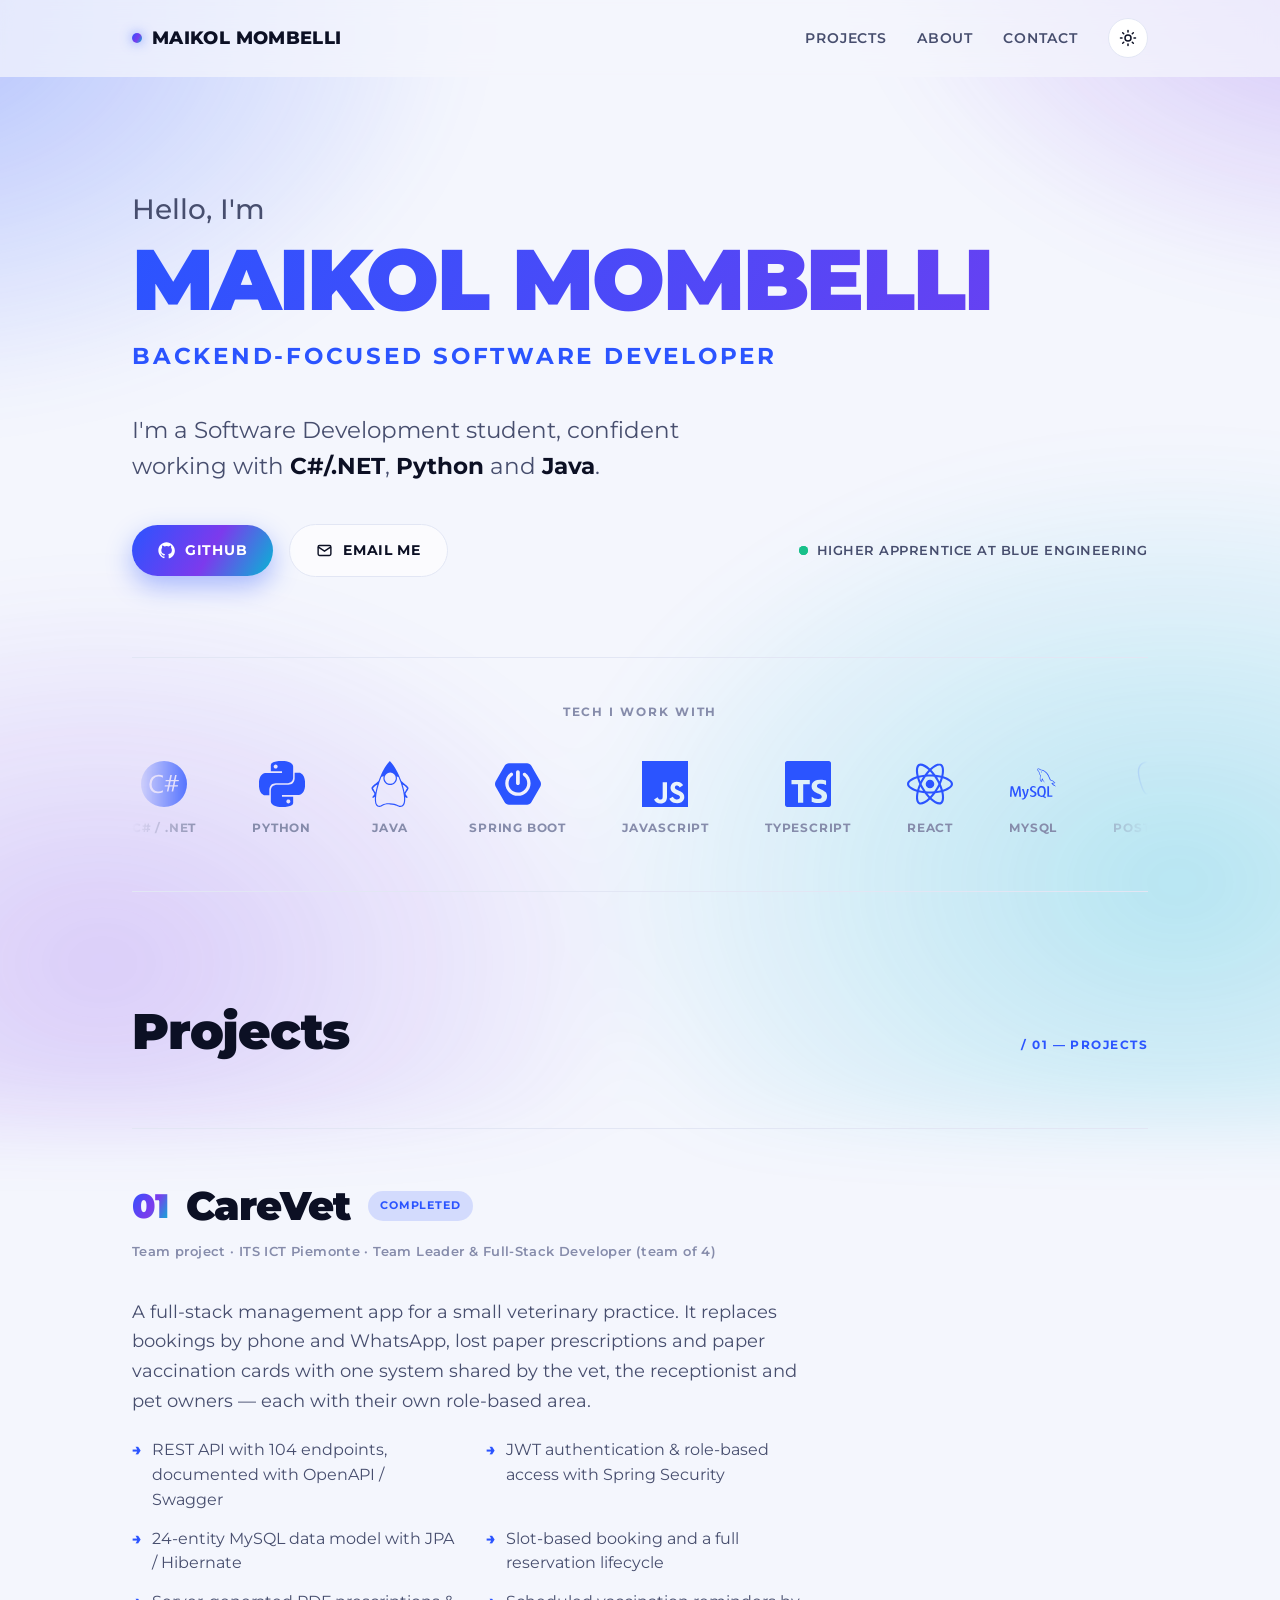
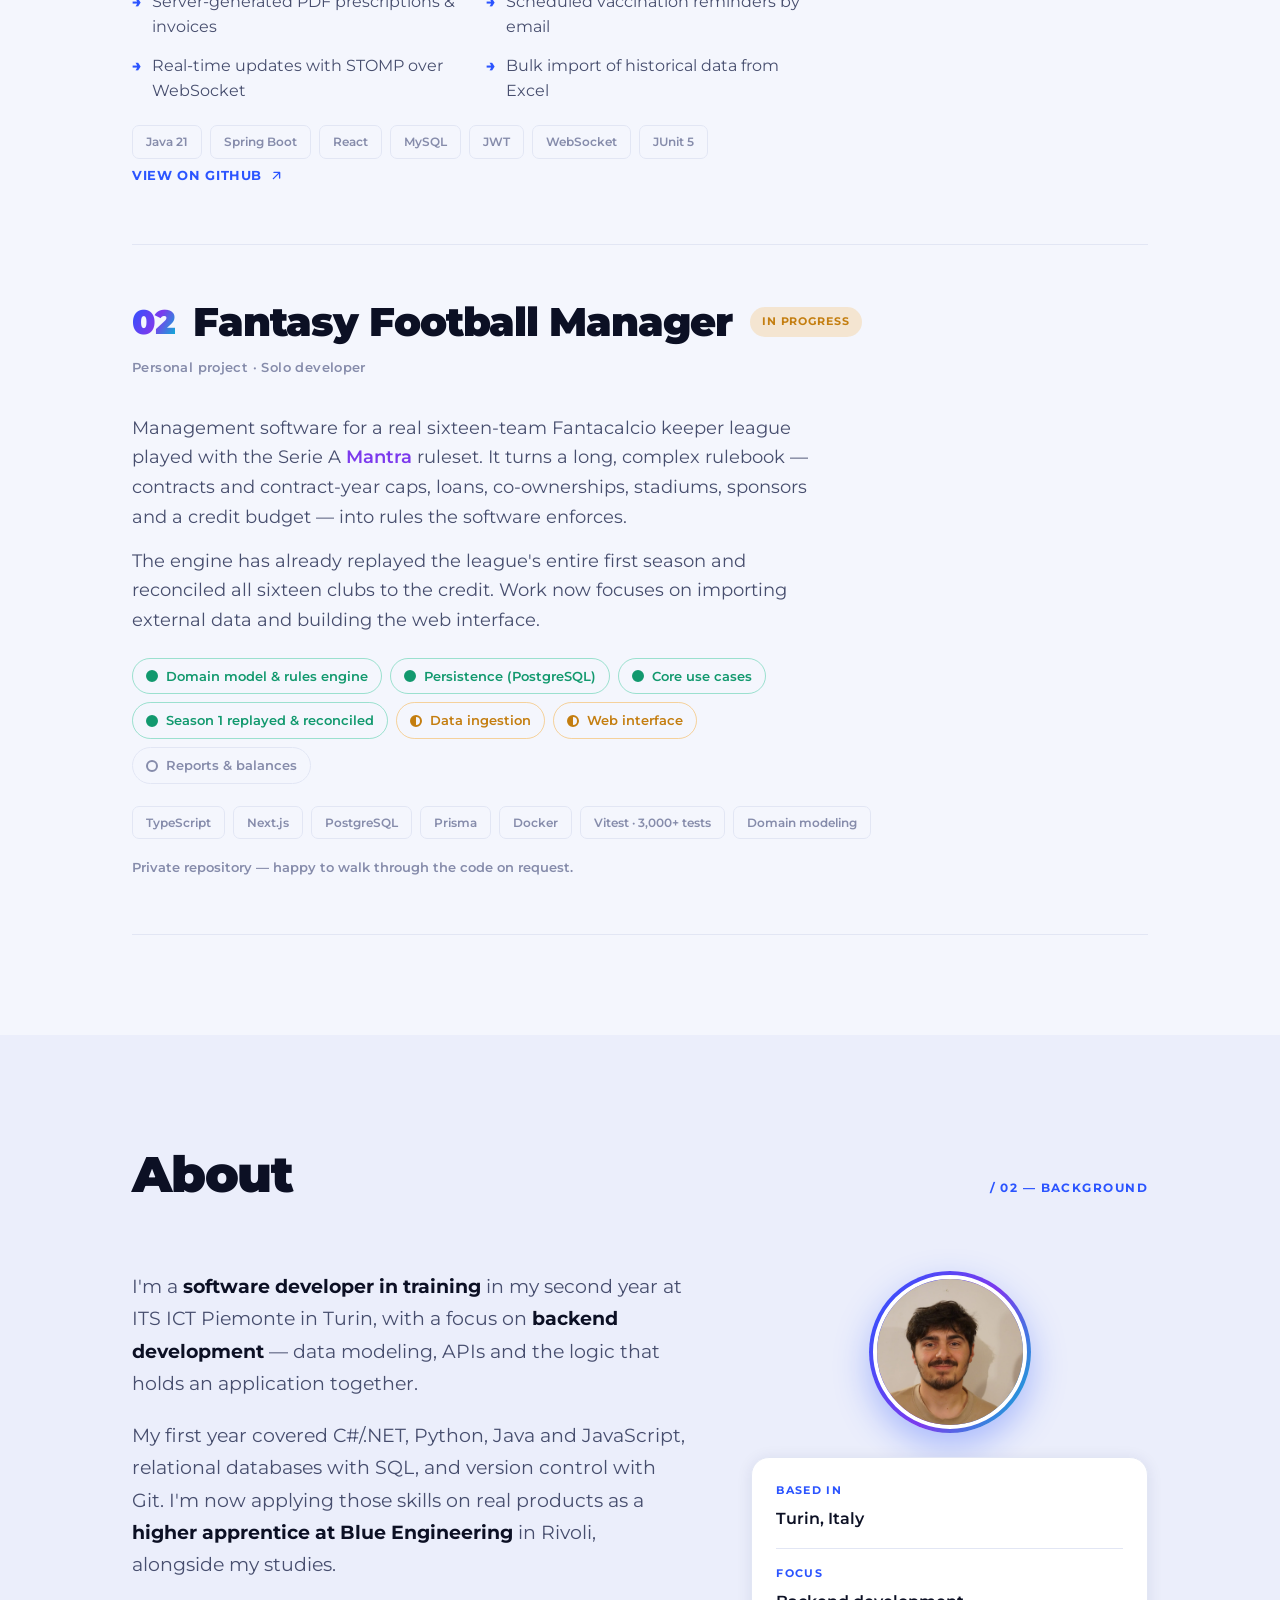
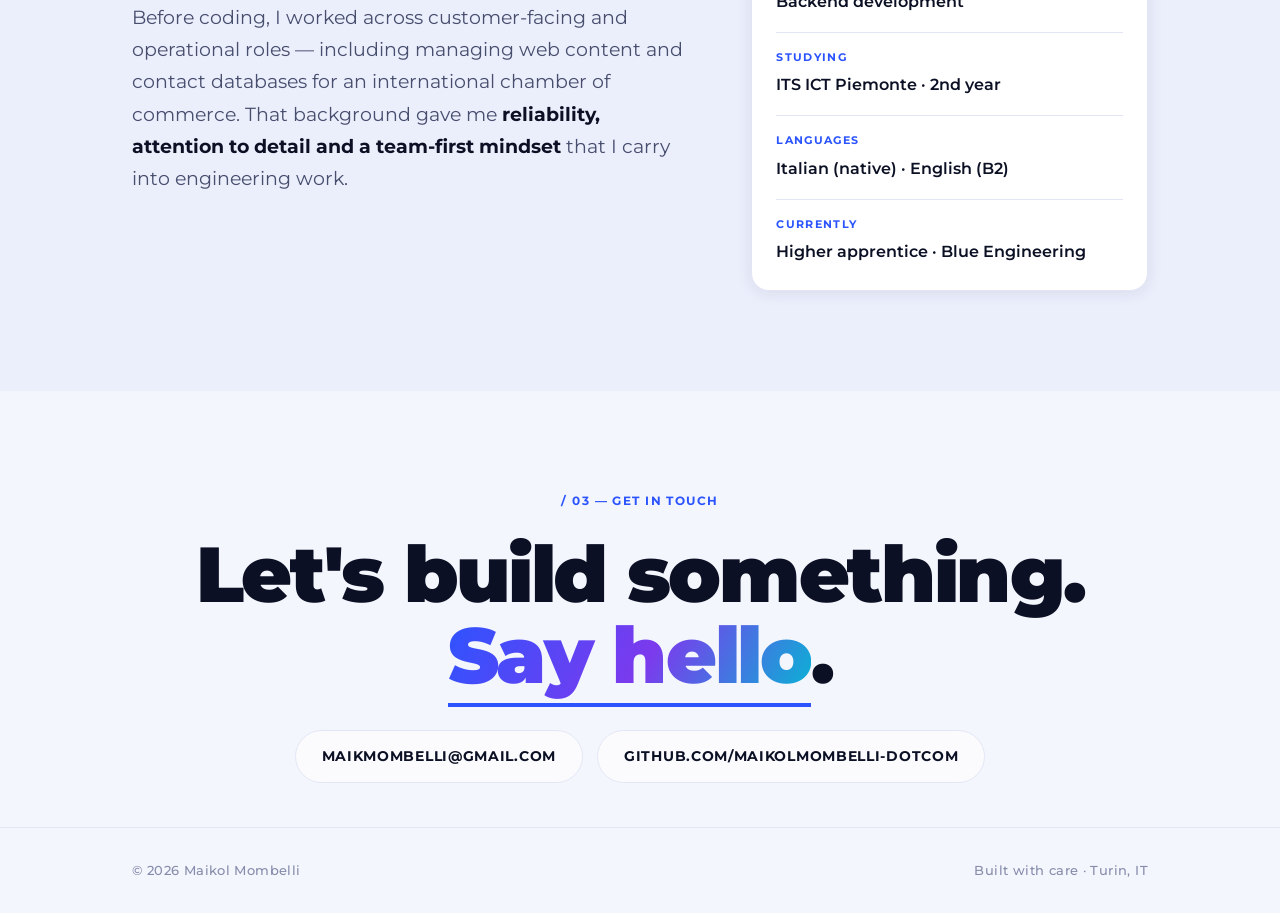
==== commit 88a0d539: "Remove CareVet database diagram" ====
--- a/index.html
+++ b/index.html
@@ -140,12 +140,6 @@
           <svg viewBox="0 0 24 24" fill="none" stroke="currentColor" stroke-width="2.2" stroke-linecap="round" stroke-linejoin="round"><path d="M7 17 17 7M8 7h9v9"/></svg>
         </a>
       </div>
-      <figure class="diagram">
-        <button class="zoom" type="button" aria-label="Enlarge the CareVet database diagram">
-          <img src="assets/images/carevet-db-diagram.png" alt="CareVet database diagram: users, animals, visits, reservations, vaccinations, prescriptions, invoices and related tables" width="1863" height="1356" loading="lazy" decoding="async">
-        </button>
-        <figcaption class="cap">Database schema — click to enlarge</figcaption>
-      </figure>
     </div>
 
     <div class="project reveal">
@@ -230,7 +224,6 @@
   </div>
 </footer>
 
-<div class="lightbox" id="lightbox" role="dialog" aria-modal="true" aria-label="Enlarged image" hidden><button class="close" id="lbClose" aria-label="Close">×</button><img id="lbImg" src="" alt=""></div>
 
 </body>
 </html>
--- a/style.css
+++ b/style.css
@@ -189,19 +189,6 @@
   [data-theme="dark"] .progress .done { color: #3ddba6; }
   [data-theme="dark"] .progress .wip { color: #f7bd55; }
 
-  /* ---------- DIAGRAM + LIGHTBOX ---------- */
-  .diagram { max-width: 680px; }
-  .zoom { display: block; width: 100%; padding: 10px; border: 1px solid var(--line); border-radius: 18px; background: #fff; box-shadow: var(--shadow-sm); cursor: zoom-in; transition: transform .35s cubic-bezier(.2,.7,.3,1), box-shadow .35s ease; }
-  .zoom:hover { transform: translateY(-4px); box-shadow: var(--shadow); }
-  .zoom:focus-visible { outline: 3px solid var(--accent); outline-offset: 3px; }
-  .zoom img { display: block; width: 100%; height: auto; border-radius: 10px; }
-  .diagram .cap { font-size: 12px; font-weight: 700; color: var(--ink-faint); text-align: center; margin-top: 12px; letter-spacing: .06em; text-transform: uppercase; }
-  .lightbox { position: fixed; inset: 0; z-index: 100; display: none; background: color-mix(in srgb, #05070f 86%, transparent); backdrop-filter: blur(8px); place-items: center; padding: 32px; animation: fade .3s ease; }
-  .lightbox.open { display: grid; }
-  .lightbox img { max-height: 86vh; max-width: 92vw; border-radius: 16px; background: #fff; box-shadow: 0 30px 80px rgba(0,0,0,.6); }
-  .lightbox .close { position: absolute; top: 24px; right: 24px; width: 46px; height: 46px; border-radius: 50%; border: none; background: #fff; color: #0c1024; cursor: pointer; font-size: 22px; }
-  @keyframes fade { from { opacity: 0; } to { opacity: 1; } }
-
   /* ---------- ABOUT ---------- */
   .about-grid { display: grid; grid-template-columns: 1.4fr 1fr; gap: 64px; align-items: start; }
   .about-body p { font-size: 19px; color: var(--ink-soft); margin-bottom: 20px; line-height: 1.7; }
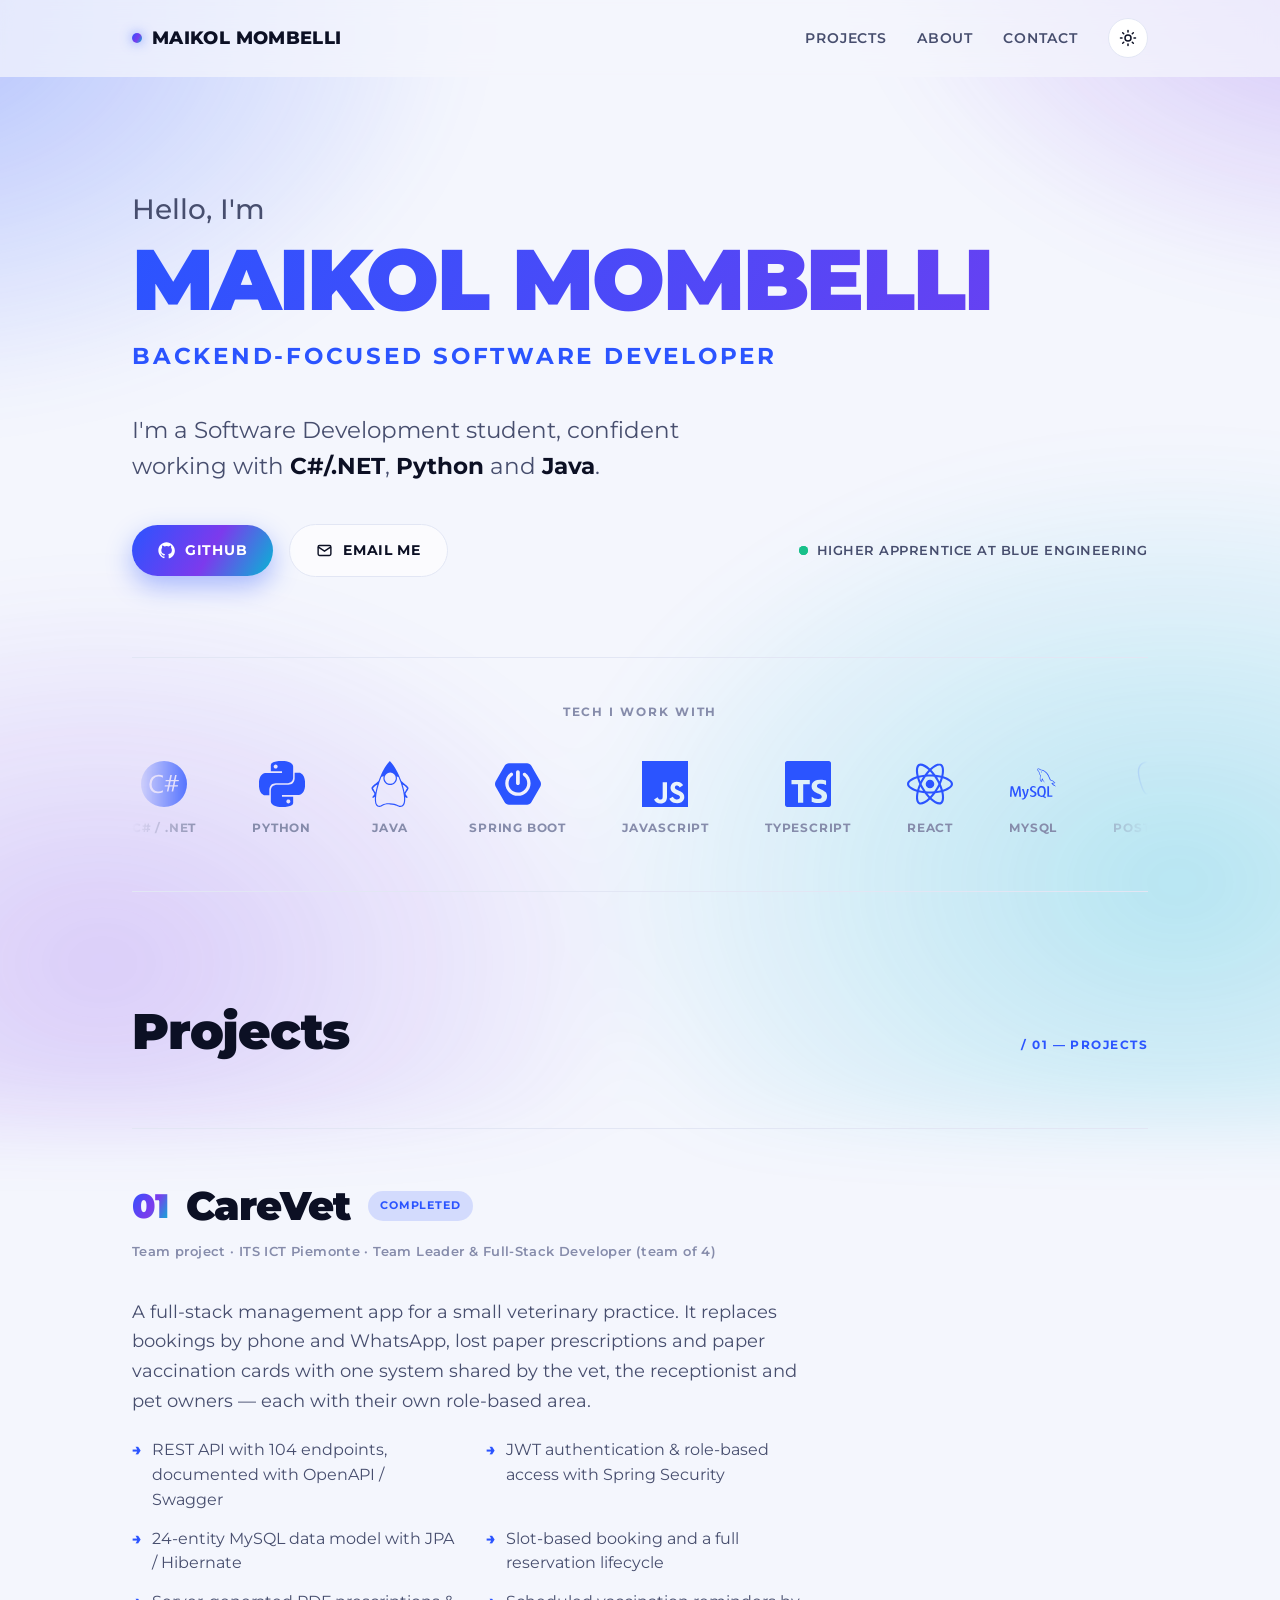
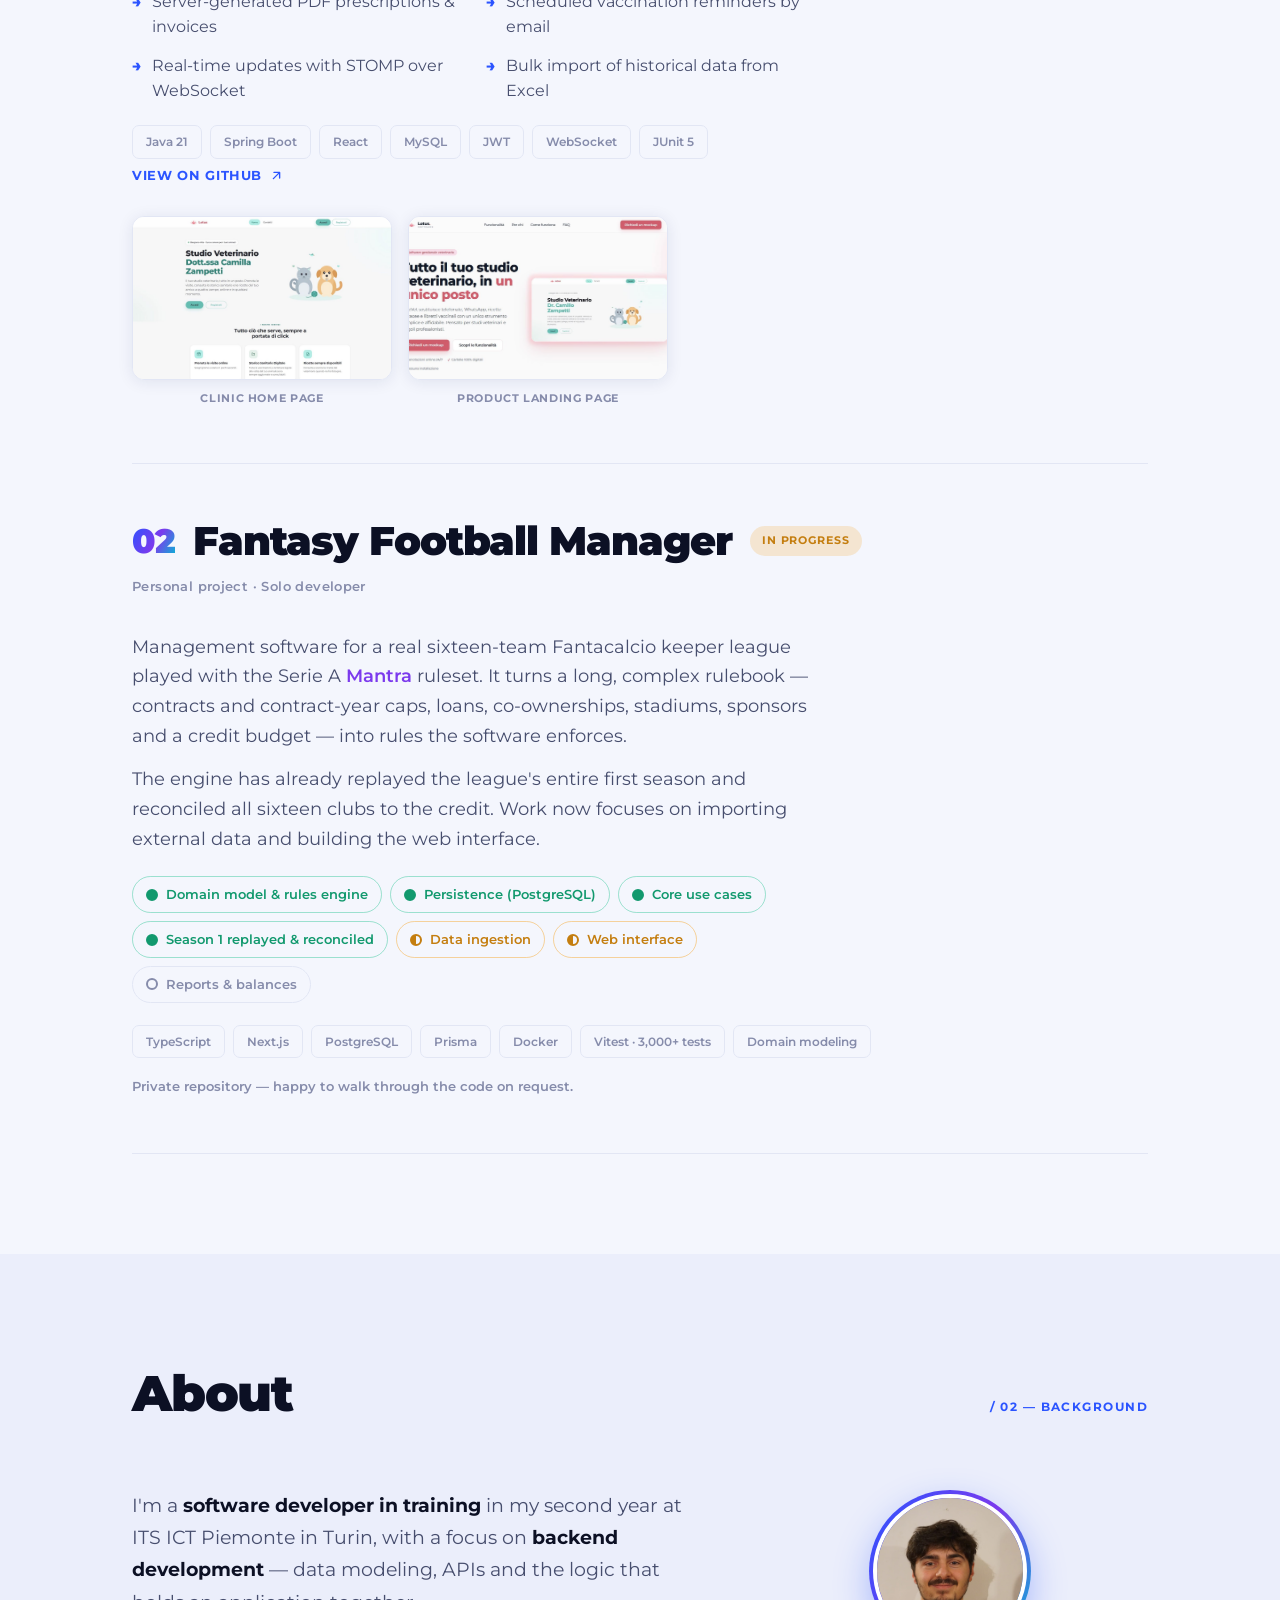
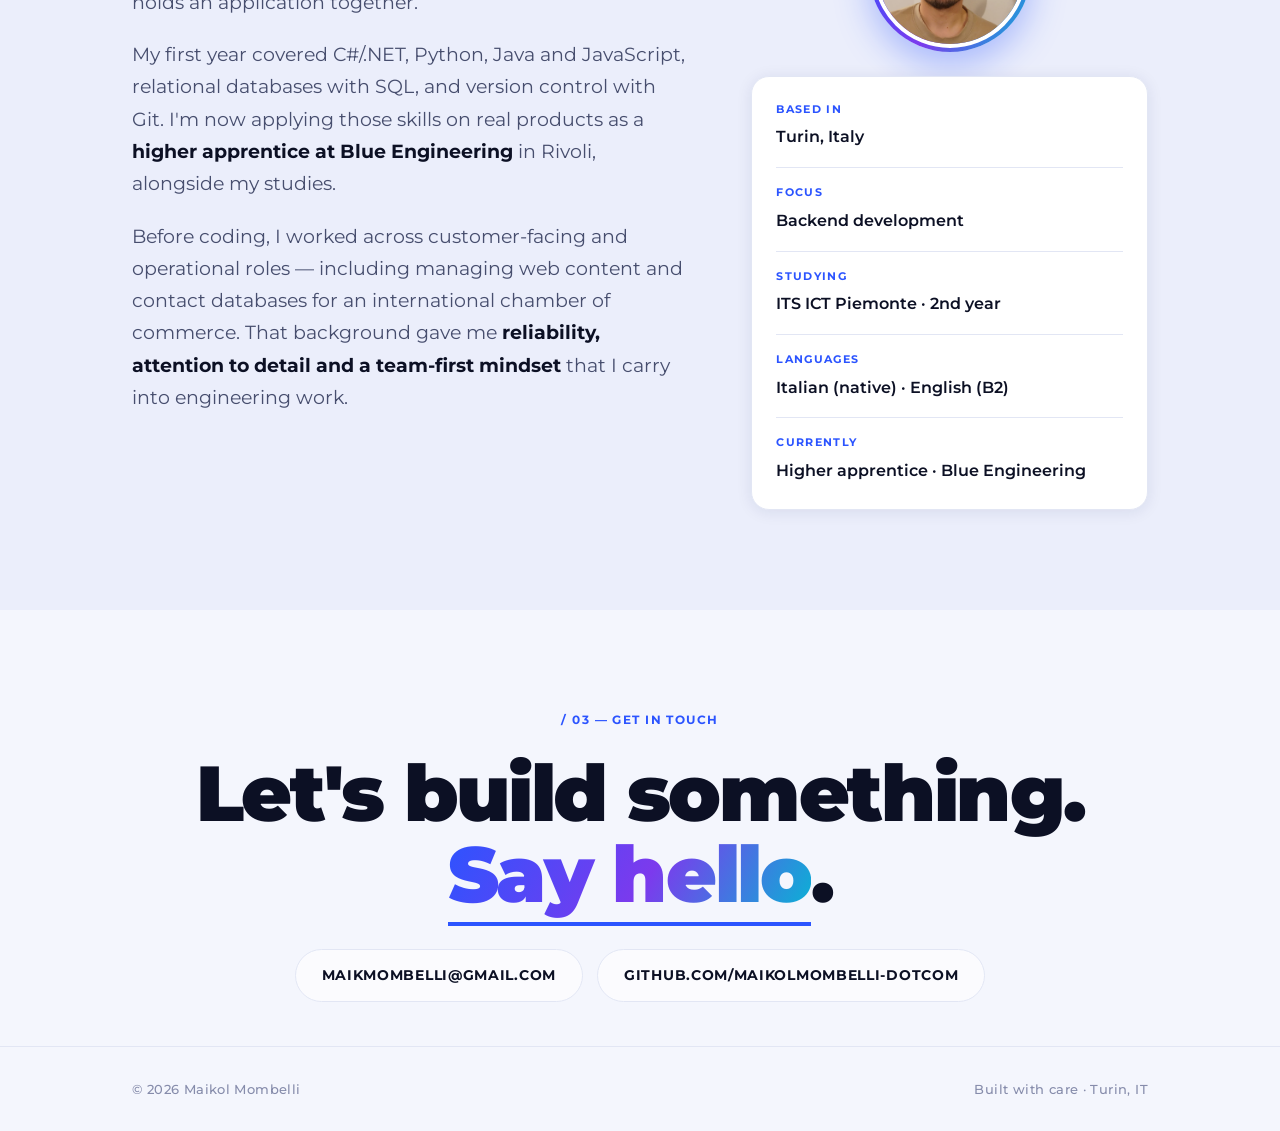
==== commit 4ca35f80: "Add CareVet screenshots" ====
--- a/index.html
+++ b/index.html
@@ -139,6 +139,20 @@
         <a class="proj-link" href="https://github.com/maikolmombelli-dotcom/carevet" target="_blank" rel="noopener">View on GitHub
           <svg viewBox="0 0 24 24" fill="none" stroke="currentColor" stroke-width="2.2" stroke-linecap="round" stroke-linejoin="round"><path d="M7 17 17 7M8 7h9v9"/></svg>
         </a>
+        <div class="shots">
+          <figure class="shot">
+            <button class="zoom" type="button" aria-label="Enlarge: CareVet clinic home page">
+              <img src="assets/images/carevet-clinic-home.jpg" alt="CareVet clinic home page with login, registration and the services offered to pet owners" width="1280" height="879" loading="lazy" decoding="async">
+            </button>
+            <figcaption>Clinic home page</figcaption>
+          </figure>
+          <figure class="shot">
+            <button class="zoom" type="button" aria-label="Enlarge: CareVet product landing page">
+              <img src="assets/images/carevet-landing.jpg" alt="CareVet product landing page: the whole veterinary practice in one place" width="1280" height="726" loading="lazy" decoding="async">
+            </button>
+            <figcaption>Product landing page</figcaption>
+          </figure>
+        </div>
       </div>
     </div>
 
@@ -225,5 +239,7 @@
 </footer>
 
 
+<div class="lightbox" id="lightbox" role="dialog" aria-modal="true" aria-label="Enlarged image" hidden><button class="close" id="lbClose" aria-label="Close">×</button><img id="lbImg" src="" alt=""></div>
+
 </body>
 </html>
--- a/style.css
+++ b/style.css
@@ -189,6 +189,20 @@
   [data-theme="dark"] .progress .done { color: #3ddba6; }
   [data-theme="dark"] .progress .wip { color: #f7bd55; }
 
+  /* ---------- SCREENSHOTS + LIGHTBOX ---------- */
+  .shots { display: grid; grid-template-columns: repeat(2, minmax(0, 260px)); gap: 16px; margin-top: 28px; }
+  .shot figcaption { font-size: 11px; font-weight: 700; color: var(--ink-faint); text-align: center; margin-top: 10px; letter-spacing: .06em; text-transform: uppercase; }
+  .zoom { display: block; width: 100%; padding: 0; border: 1px solid var(--line); border-radius: 12px; overflow: hidden; background: var(--surface); box-shadow: var(--shadow-sm); cursor: zoom-in; transition: transform .3s cubic-bezier(.2,.7,.3,1), box-shadow .3s ease; }
+  .zoom:hover { transform: translateY(-4px); box-shadow: var(--shadow); }
+  .zoom:focus-visible { outline: 3px solid var(--accent); outline-offset: 3px; }
+  .zoom img { display: block; width: 100%; aspect-ratio: 16 / 10; height: auto; object-fit: cover; object-position: top; }
+  .lightbox { position: fixed; inset: 0; z-index: 100; display: none; background: color-mix(in srgb, #05070f 86%, transparent); backdrop-filter: blur(8px); place-items: center; padding: 32px; animation: fade .3s ease; }
+  .lightbox.open { display: grid; }
+  .lightbox img { max-height: 86vh; max-width: 92vw; border-radius: 16px; background: #fff; box-shadow: 0 30px 80px rgba(0,0,0,.6); }
+  .lightbox .close { position: absolute; top: 24px; right: 24px; width: 46px; height: 46px; border-radius: 50%; border: none; background: #fff; color: #0c1024; cursor: pointer; font-size: 22px; }
+  @keyframes fade { from { opacity: 0; } to { opacity: 1; } }
+
+
   /* ---------- ABOUT ---------- */
   .about-grid { display: grid; grid-template-columns: 1.4fr 1fr; gap: 64px; align-items: start; }
   .about-body p { font-size: 19px; color: var(--ink-soft); margin-bottom: 20px; line-height: 1.7; }
@@ -249,6 +263,7 @@
     header { padding: 70px 0 56px; }
     .about-grid { grid-template-columns: 1fr; gap: 32px; }
     .feature-list { grid-template-columns: 1fr; }
+    .shots { gap: 12px; }
     section { padding: 76px 0; }
     .cta-row { gap: 12px; }
   }
